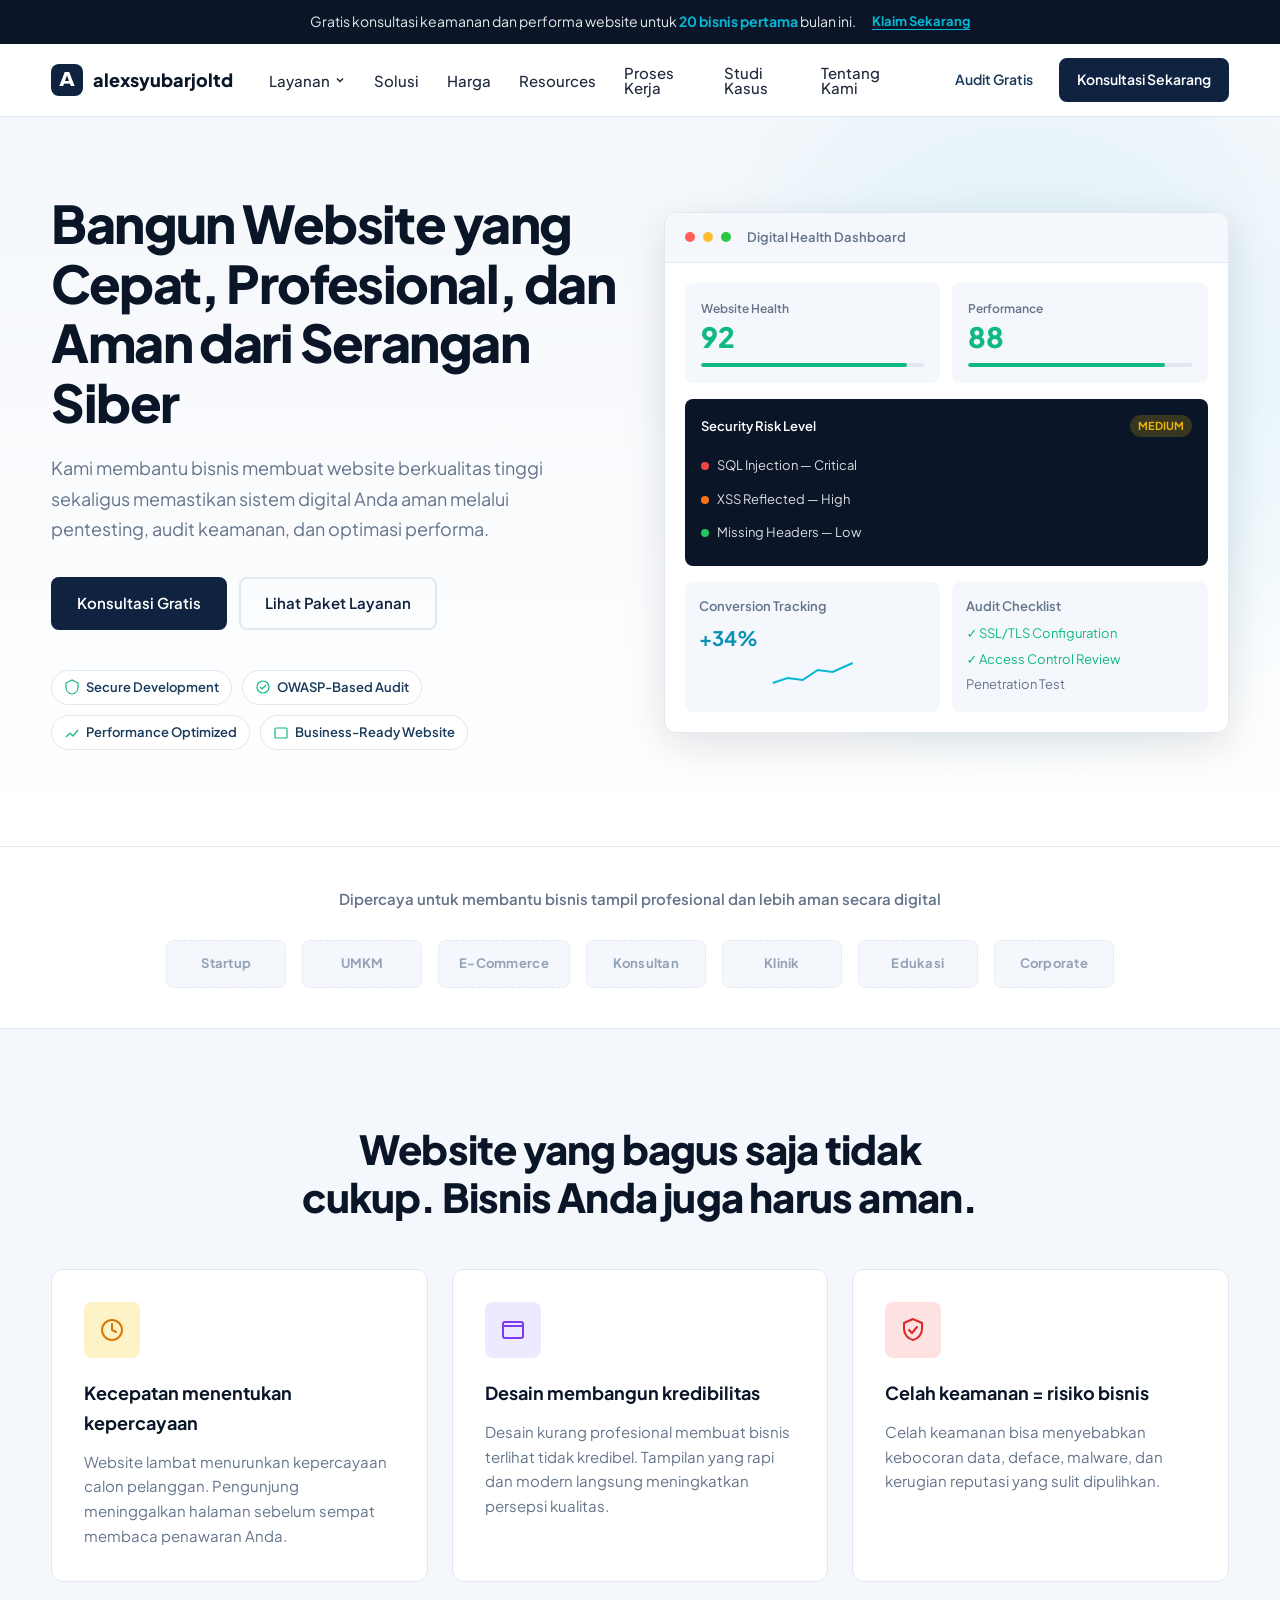
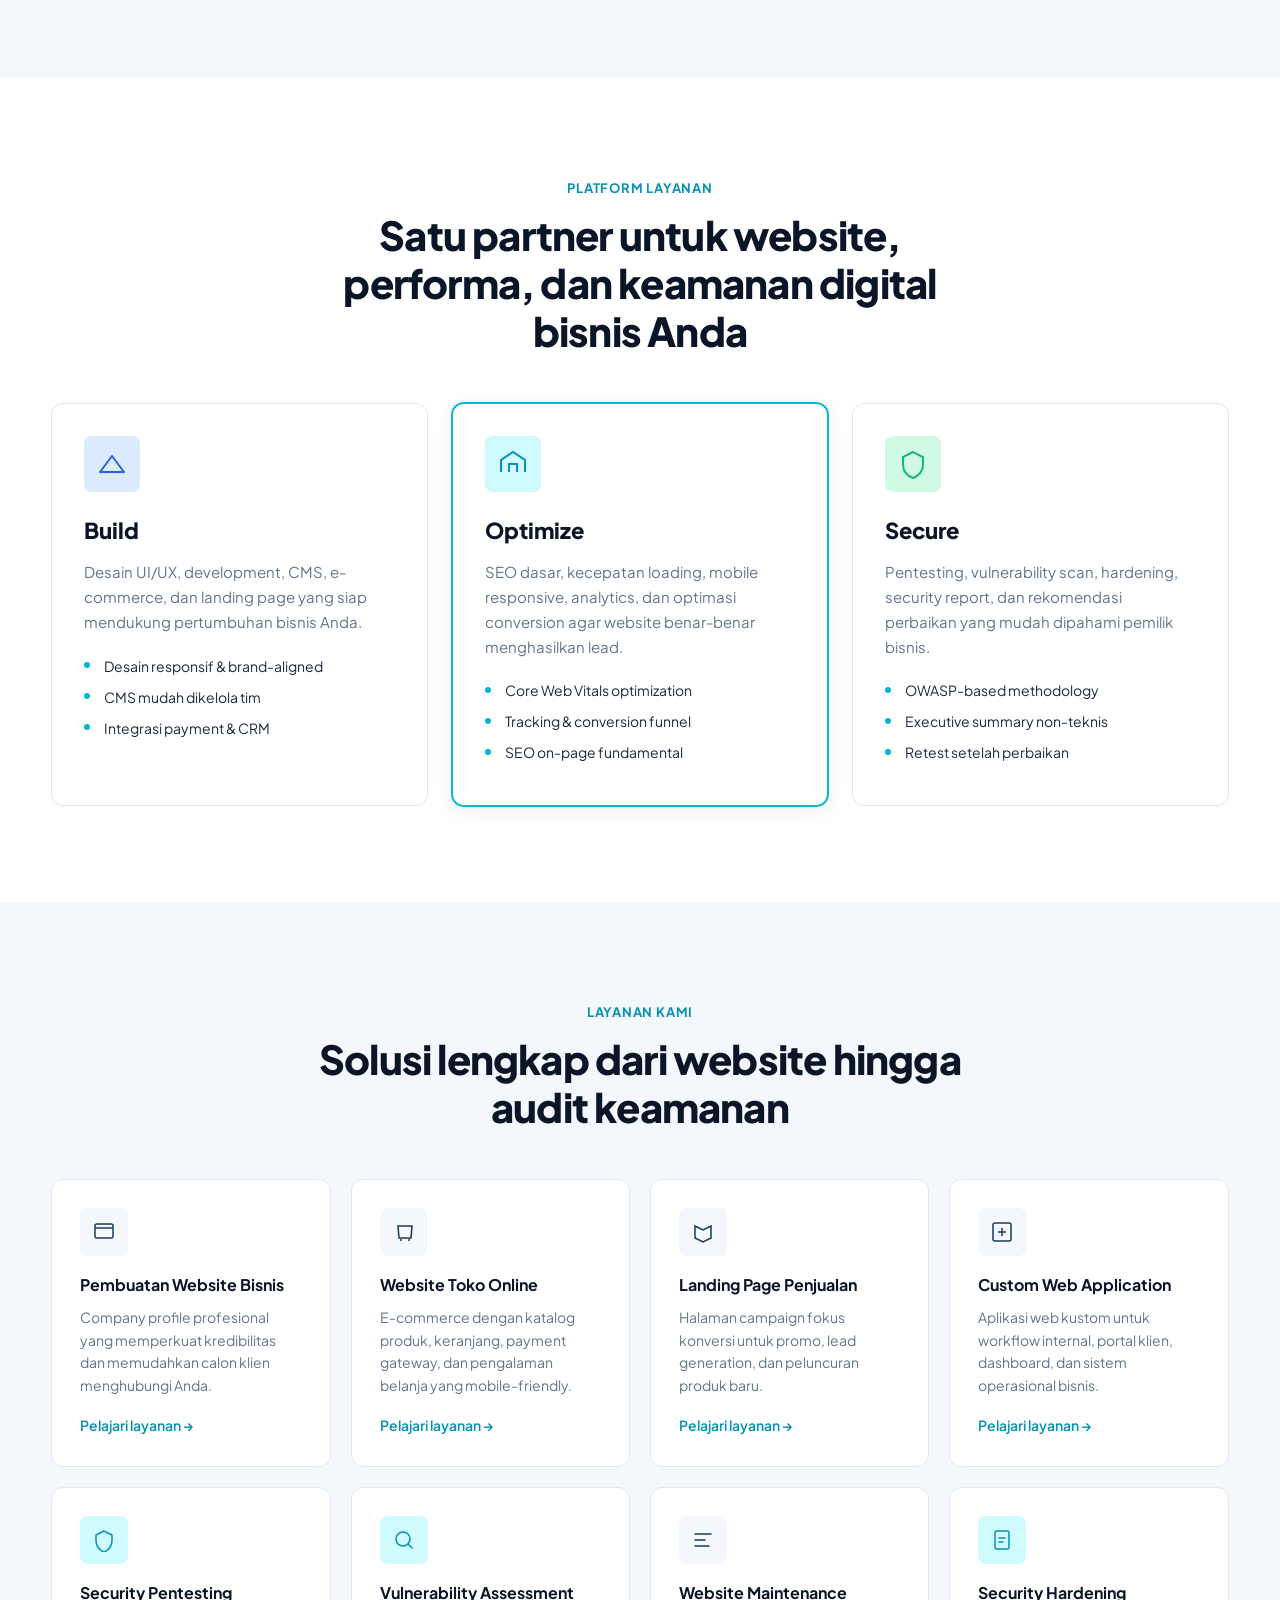
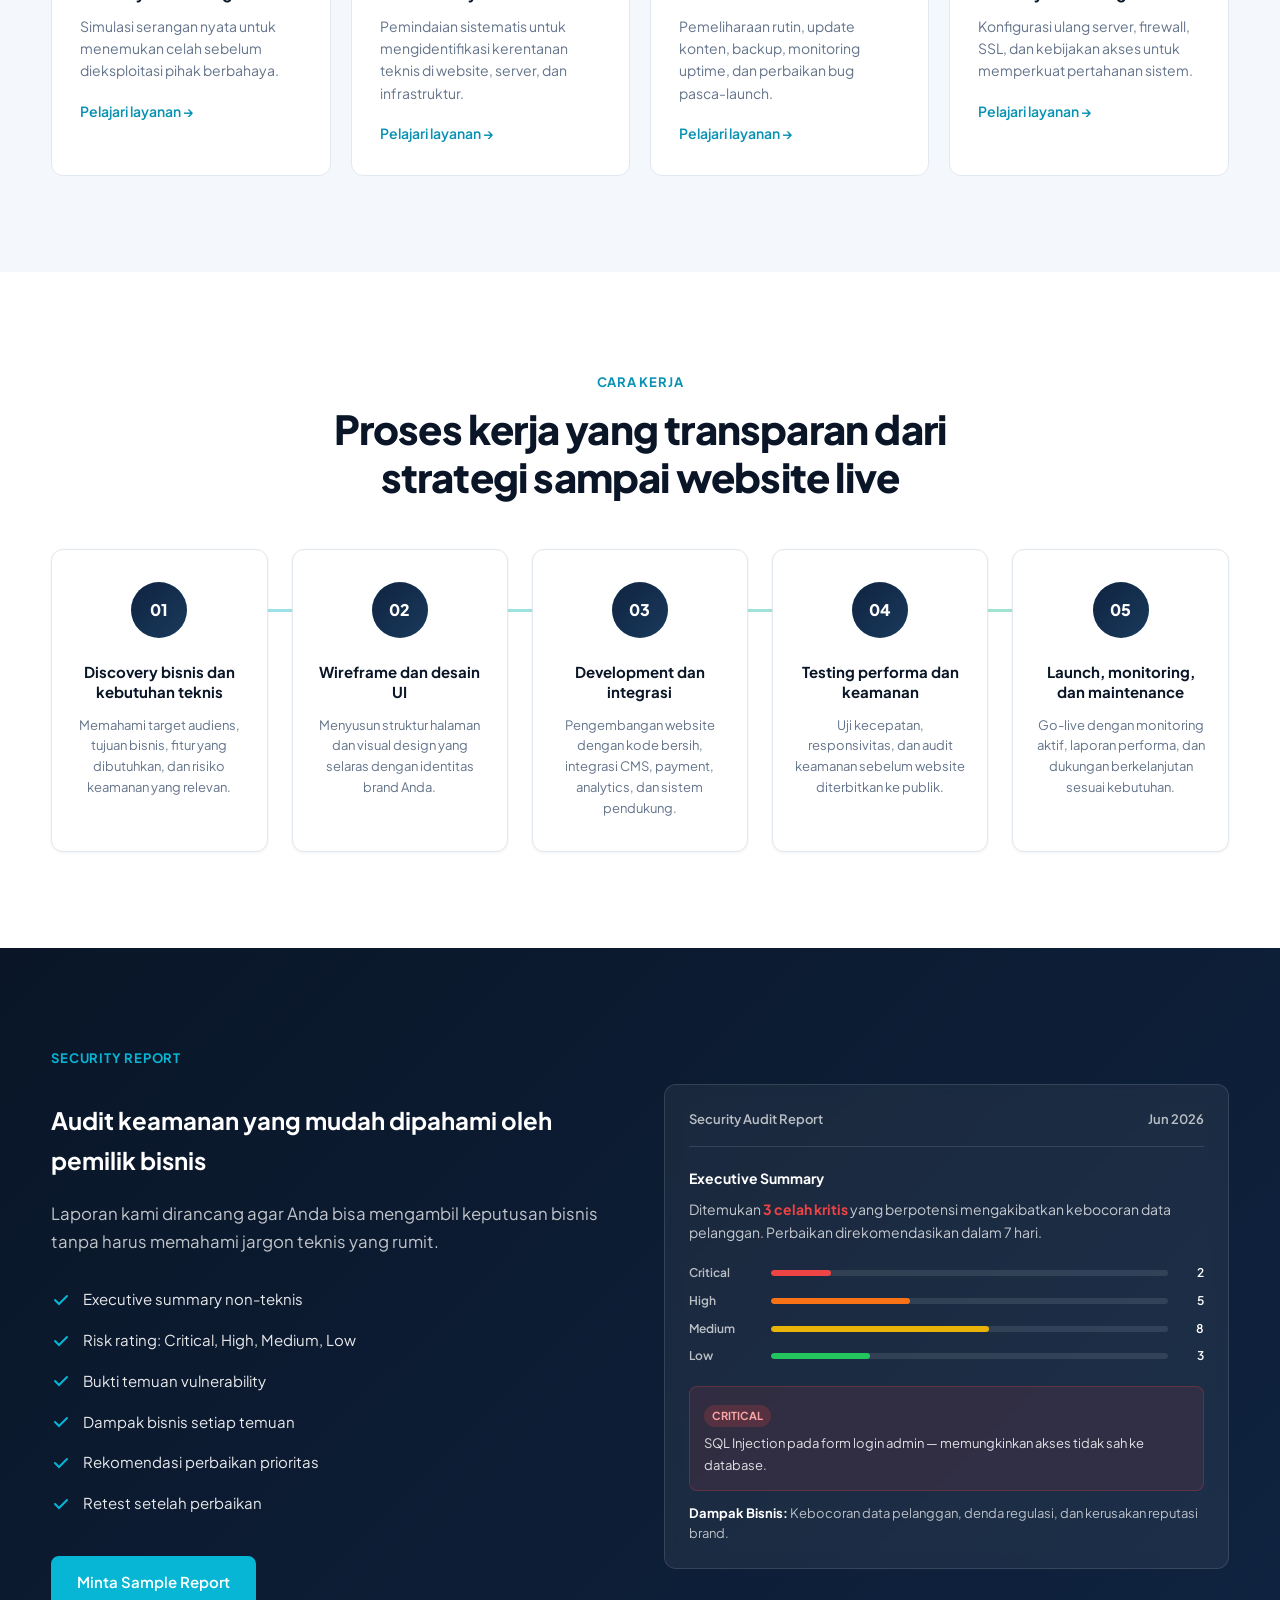
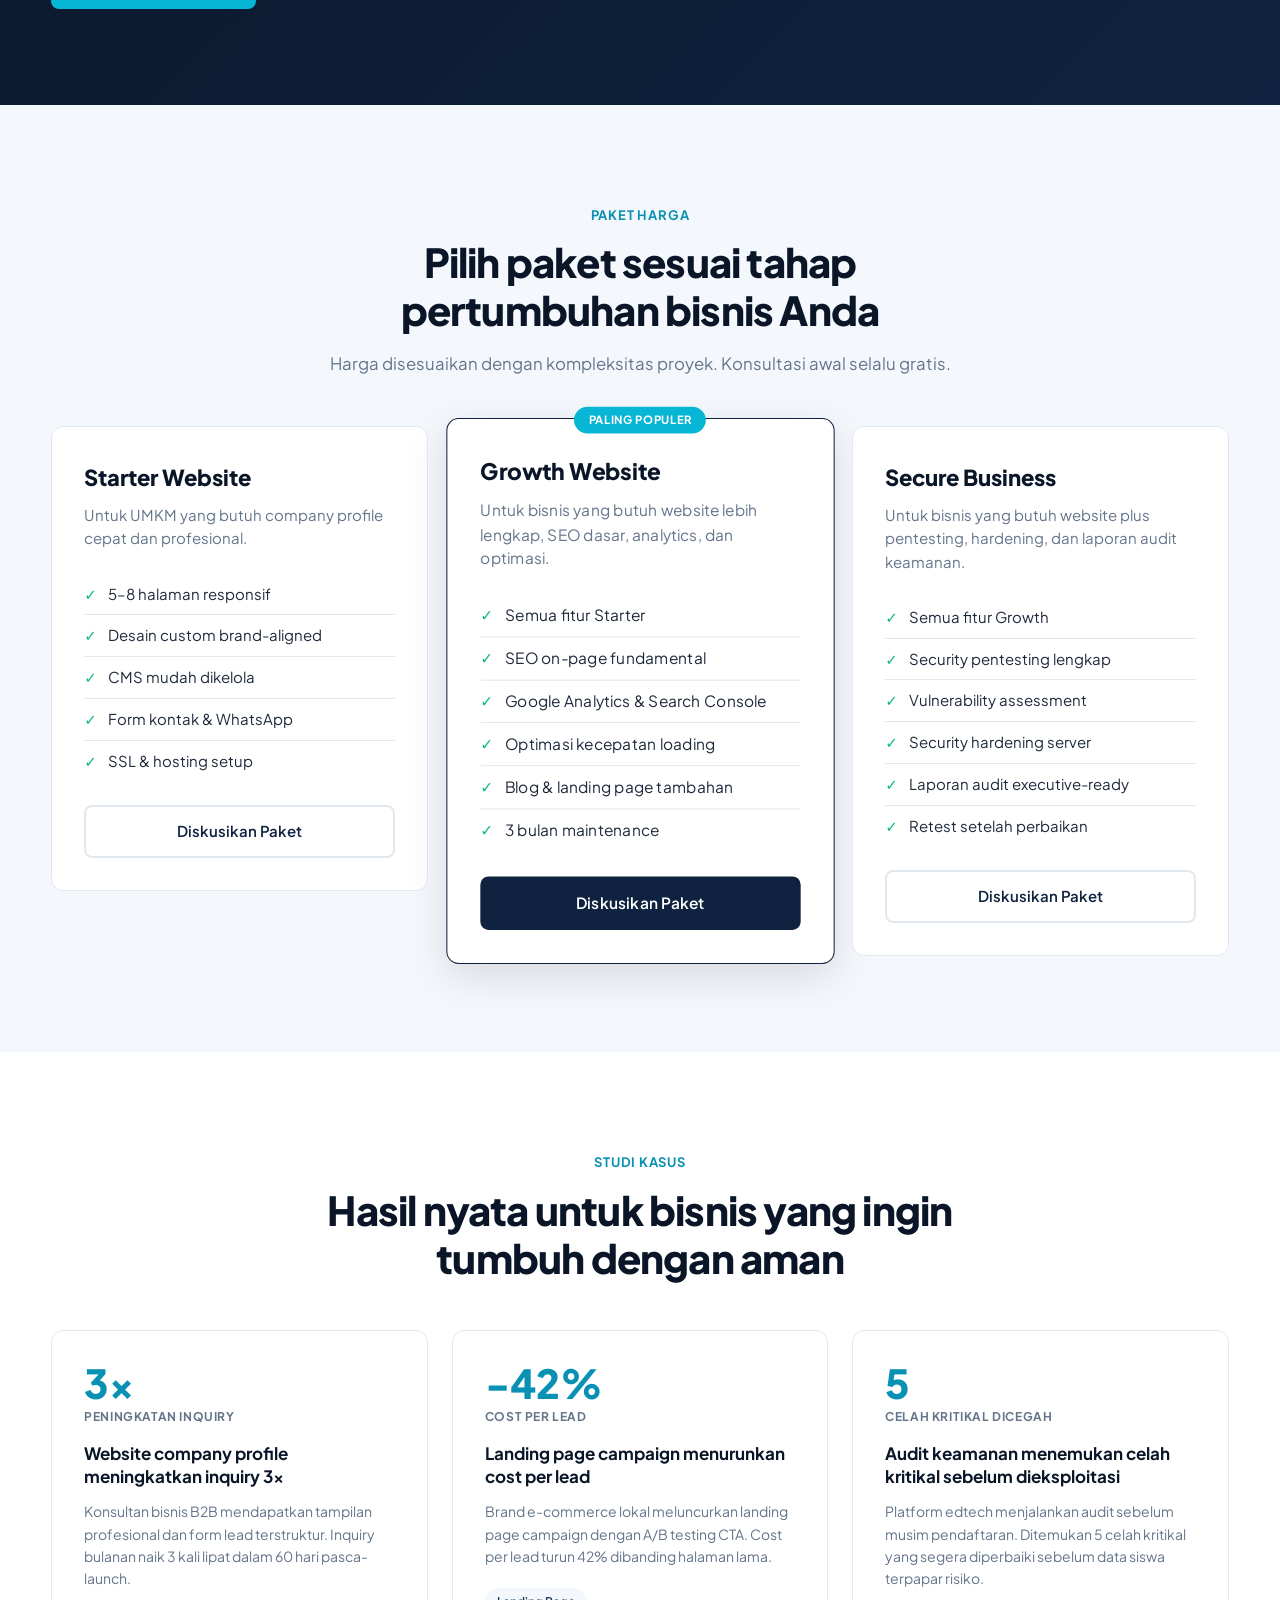
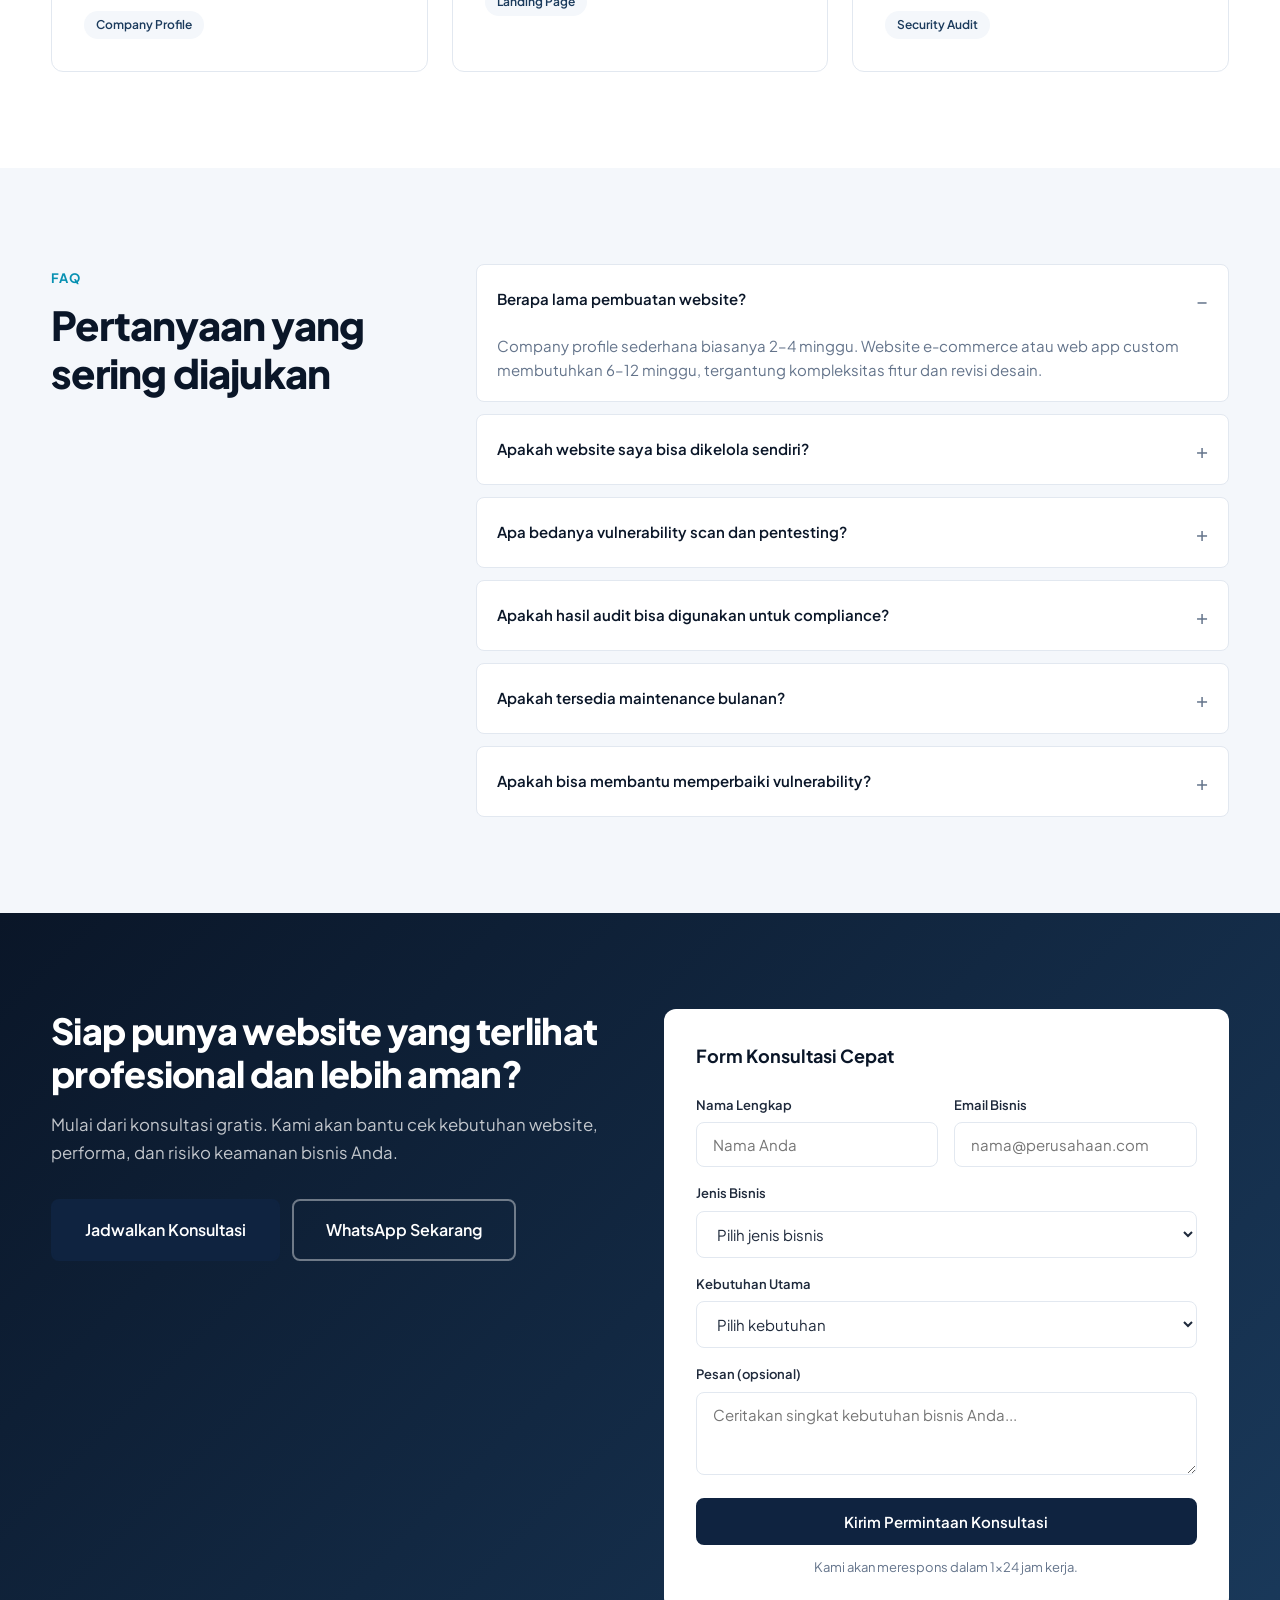
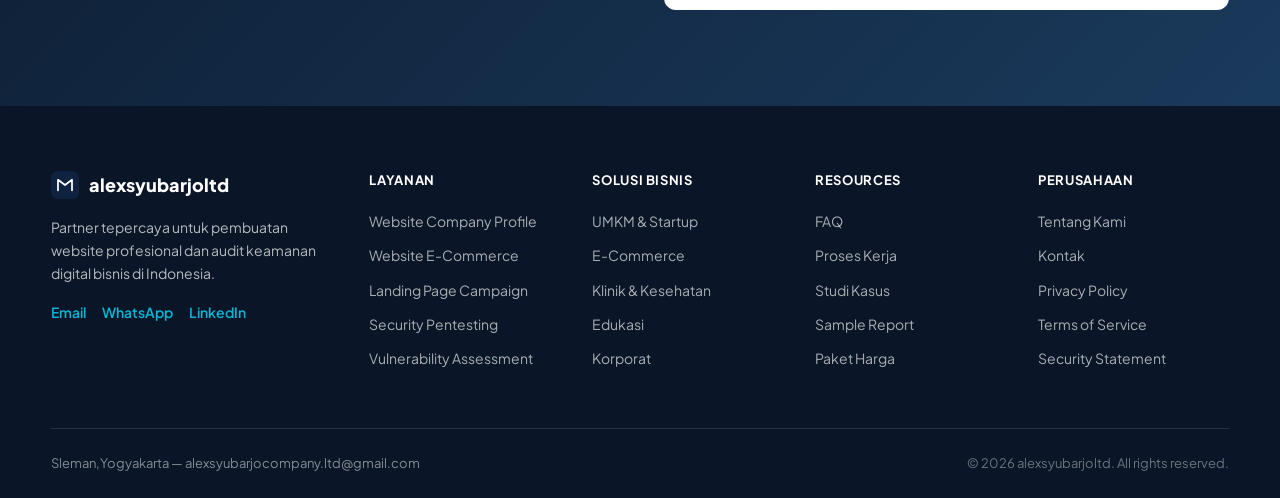
==== index.html @ 3403815f "Initial commit" ====
<!DOCTYPE html>
<html lang="id">

<head>
  <meta charset="UTF-8" />
  <meta name="viewport" content="width=device-width, initial-scale=1.0" />
  <meta name="description"
    content="alexsyubarjoltd — jasa pembuatan website profesional, pentesting, dan audit keamanan bisnis. Website cepat, kredibel, dan aman dari serangan siber." />
  <title>alexsyubarjoltd — Website Profesional &amp; Audit Keamanan Bisnis</title>
  <link rel="preconnect" href="https://fonts.googleapis.com" />
  <link rel="preconnect" href="https://fonts.gstatic.com" crossorigin />
  <link href="https://fonts.googleapis.com/css2?family=Plus+Jakarta+Sans:wght@400;500;600;700;800&display=swap"
    rel="stylesheet" />
  <link rel="icon" type="image/svg+xml" href="favicon.svg" />
  <link rel="stylesheet" href="styles.css" />
</head>

<body>
  <!-- Loading Screen -->
  <div id="pageLoader" class="page-loader">
    <div class="loader-inner">
      <div class="loader-logo">
        <svg width="48" height="48" viewBox="0 0 32 32" fill="none" aria-hidden="true">
          <rect width="32" height="32" rx="8" fill="#0f2340" />
          <text x="16" y="22" text-anchor="middle" font-family="system-ui,sans-serif" font-weight="900" font-size="20" fill="#fff">A</text>
        </svg>
      </div>
      <span class="loader-brand">alexsyubarjoltd</span>
      <div class="loader-spinner">
        <svg width="40" height="40" viewBox="0 0 40 40" aria-hidden="true">
          <circle cx="20" cy="20" r="16" stroke="rgba(255,255,255,0.15)" stroke-width="3" fill="none" />
          <circle cx="20" cy="20" r="16" stroke="#06b6d4" stroke-width="3" fill="none" stroke-dasharray="80 21"
            stroke-linecap="round" />
        </svg>
      </div>
      <p class="loader-tagline">Mempersiapkan website Anda...</p>
    </div>
  </div>

  <!-- 1. Announcement bar -->
  <div class="announcement-bar">
    <div class="container announcement-inner">
      <p>Gratis konsultasi keamanan dan performa website untuk <strong>20 bisnis pertama</strong> bulan ini.</p>
      <a href="#kontak" class="announcement-cta">Klaim Sekarang</a>
    </div>
  </div>

  <!-- 2. Header -->
  <header class="site-header" id="header">
    <div class="container header-inner">
      <a href="#" class="logo" aria-label="alexsyubarjoltd">
        <span class="logo-mark" aria-hidden="true">
          <svg width="32" height="32" viewBox="0 0 32 32" fill="none">
            <rect width="32" height="32" rx="8" fill="currentColor" />
            <text x="16" y="22" text-anchor="middle" font-family="system-ui,sans-serif" font-weight="900" font-size="20"
              fill="#fff">A</text>
          </svg>
        </span>
        <span class="logo-text">alexsyubarjoltd</span>
      </a>

      <button class="nav-toggle" type="button" aria-label="Menu" aria-expanded="false" id="navToggle">
        <span></span><span></span><span></span>
      </button>

      <nav class="main-nav" id="mainNav" aria-label="Navigasi utama">
        <div class="nav-item has-mega">
          <button class="nav-link nav-trigger" type="button" aria-expanded="false" aria-haspopup="true"
            id="layananTrigger">
            Layanan
            <svg class="chevron" width="12" height="12" viewBox="0 0 12 12" aria-hidden="true">
              <path d="M3 4.5L6 7.5L9 4.5" stroke="currentColor" stroke-width="1.5" fill="none" />
            </svg>
          </button>
          <div class="mega-menu" id="megaMenu" role="menu">
            <div class="mega-grid">
              <div class="mega-col">
                <span class="mega-label">Pembuatan Website</span>
                <a href="company-profile.html" role="menuitem">Website Company Profile</a>
                <a href="ecommerce.html" role="menuitem">Website E-Commerce</a>
                <a href="landing-page.html" role="menuitem">Landing Page Campaign</a>
                <a href="web-app.html" role="menuitem">Web App Development</a>
              </div>
              <div class="mega-col">
                <span class="mega-label">Keamanan Digital</span>
                <a href="pentesting.html" role="menuitem">Security Pentesting</a>
                <a href="vulnerability.html" role="menuitem">Vulnerability Assessment</a>
                <a href="audit-infrastruktur.html" role="menuitem">Audit Infrastruktur Digital</a>
                <a href="maintenance.html" role="menuitem">Maintenance &amp; Hardening</a>
              </div>
              <div class="mega-promo">
                <p class="mega-promo-title">Butuh audit cepat?</p>
                <p>Dapatkan penilaian risiko awal gratis untuk website bisnis Anda.</p>
                <a href="#kontak" class="btn btn-accent btn-sm">Audit Gratis</a>
              </div>
            </div>
          </div>
        </div>
        <a href="#solusi" class="nav-link">Solusi</a>
        <a href="#harga" class="nav-link">Harga</a>
        <a href="#faq" class="nav-link">Resources</a>
        <a href="#proses" class="nav-link">Proses Kerja</a>
        <a href="#studi-kasus" class="nav-link">Studi Kasus</a>
        <a href="#kontak" class="nav-link">Tentang Kami</a>
      </nav>

      <div class="header-actions">
        <a href="#audit" class="btn btn-ghost btn-sm hide-mobile">Audit Gratis</a>
        <a href="#kontak" class="btn btn-primary btn-sm">Konsultasi Sekarang</a>
      </div>
    </div>
  </header>

  <main>
    <!-- 3. Hero -->
    <section class="hero" id="beranda">
      <div class="container hero-grid">
        <div class="hero-copy">
          <h1>Bangun Website yang Cepat, Profesional, dan Aman dari Serangan Siber</h1>
          <p class="hero-sub">Kami membantu bisnis membuat website berkualitas tinggi sekaligus memastikan sistem
            digital Anda aman melalui pentesting, audit keamanan, dan optimasi performa.</p>
          <div class="hero-actions">
            <a href="#kontak" class="btn btn-primary">Konsultasi Gratis</a>
            <a href="#harga" class="btn btn-outline">Lihat Paket Layanan</a>
          </div>
          <div class="trust-badges">
            <span class="badge"><svg width="16" height="16" viewBox="0 0 16 16" aria-hidden="true">
                <path d="M8 1L2 4v4c0 3.5 2.5 6.5 6 7 3.5-.5 6-3.5 6-7V4L8 1z" stroke="currentColor" fill="none"
                  stroke-width="1.2" />
              </svg> Secure Development</span>
            <span class="badge"><svg width="16" height="16" viewBox="0 0 16 16" aria-hidden="true">
                <circle cx="8" cy="8" r="6" stroke="currentColor" fill="none" stroke-width="1.2" />
                <path d="M5 8l2 2 4-4" stroke="currentColor" fill="none" stroke-width="1.2" />
              </svg> OWASP-Based Audit</span>
            <span class="badge"><svg width="16" height="16" viewBox="0 0 16 16" aria-hidden="true">
                <path d="M2 12l4-4 3 3 5-6" stroke="currentColor" fill="none" stroke-width="1.2" />
              </svg> Performance Optimized</span>
            <span class="badge"><svg width="16" height="16" viewBox="0 0 16 16" aria-hidden="true">
                <rect x="2" y="3" width="12" height="10" rx="1" stroke="currentColor" fill="none" stroke-width="1.2" />
              </svg> Business-Ready Website</span>
          </div>
        </div>

        <div class="hero-visual" aria-hidden="true">
          <div class="dashboard-mockup">
            <div class="mockup-header">
              <span class="dot red"></span><span class="dot yellow"></span><span class="dot green"></span>
              <span class="mockup-title">Digital Health Dashboard</span>
            </div>
            <div class="mockup-body">
              <div class="score-row">
                <div class="score-card">
                  <span class="score-label">Website Health</span>
                  <span class="score-value good">92</span>
                  <div class="score-bar"><span style="width:92%"></span></div>
                </div>
                <div class="score-card">
                  <span class="score-label">Performance</span>
                  <span class="score-value good">88</span>
                  <div class="score-bar"><span style="width:88%"></span></div>
                </div>
              </div>
              <div class="risk-panel">
                <div class="risk-header">
                  <span>Security Risk Level</span>
                  <span class="risk-tag medium">Medium</span>
                </div>
                <div class="risk-items">
                  <div class="risk-item"><span class="risk-dot critical"></span> SQL Injection — Critical</div>
                  <div class="risk-item"><span class="risk-dot high"></span> XSS Reflected — High</div>
                  <div class="risk-item"><span class="risk-dot low"></span> Missing Headers — Low</div>
                </div>
              </div>
              <div class="mockup-bottom">
                <div class="conversion-mini">
                  <span>Conversion Tracking</span>
                  <strong>+34%</strong>
                  <svg viewBox="0 0 80 30" class="sparkline">
                    <polyline points="0,25 15,20 30,22 45,12 60,14 80,5" fill="none" stroke="currentColor"
                      stroke-width="2" />
                  </svg>
                </div>
                <div class="checklist-mini">
                  <span>Audit Checklist</span>
                  <ul>
                    <li class="done">SSL/TLS Configuration</li>
                    <li class="done">Access Control Review</li>
                    <li>Penetration Test</li>
                  </ul>
                </div>
              </div>
            </div>
          </div>
          <div class="hero-glow"></div>
        </div>
      </div>
    </section>

    <!-- 4. Social proof -->
    <section class="social-proof">
      <div class="container">
        <p class="social-proof-title">Dipercaya untuk membantu bisnis tampil profesional dan lebih aman secara digital
        </p>
        <div class="logo-strip">
          <div class="logo-placeholder"><span>Startup</span></div>
          <div class="logo-placeholder"><span>UMKM</span></div>
          <div class="logo-placeholder"><span>E-Commerce</span></div>
          <div class="logo-placeholder"><span>Konsultan</span></div>
          <div class="logo-placeholder"><span>Klinik</span></div>
          <div class="logo-placeholder"><span>Edukasi</span></div>
          <div class="logo-placeholder"><span>Corporate</span></div>
        </div>
      </div>
    </section>

    <!-- 5. Problem -->
    <section class="section section-alt" id="masalah">
      <div class="container">
        <div class="section-header center">
          <h2>Website yang bagus saja tidak cukup. Bisnis Anda juga harus aman.</h2>
        </div>
        <div class="problem-grid">
          <article class="problem-card">
            <div class="problem-icon slow">
              <svg width="28" height="28" viewBox="0 0 28 28" aria-hidden="true">
                <circle cx="14" cy="14" r="10" stroke="currentColor" fill="none" stroke-width="2" />
                <path d="M14 8v6l4 2" stroke="currentColor" fill="none" stroke-width="2" stroke-linecap="round" />
              </svg>
            </div>
            <h3>Kecepatan menentukan kepercayaan</h3>
            <p>Website lambat menurunkan kepercayaan calon pelanggan. Pengunjung meninggalkan halaman sebelum sempat
              membaca penawaran Anda.</p>
          </article>
          <article class="problem-card">
            <div class="problem-icon design">
              <svg width="28" height="28" viewBox="0 0 28 28" aria-hidden="true">
                <rect x="4" y="6" width="20" height="16" rx="2" stroke="currentColor" fill="none" stroke-width="2" />
                <path d="M4 10h20" stroke="currentColor" stroke-width="2" />
              </svg>
            </div>
            <h3>Desain membangun kredibilitas</h3>
            <p>Desain kurang profesional membuat bisnis terlihat tidak kredibel. Tampilan yang rapi dan modern langsung
              meningkatkan persepsi kualitas.</p>
          </article>
          <article class="problem-card">
            <div class="problem-icon security">
              <svg width="28" height="28" viewBox="0 0 28 28" aria-hidden="true">
                <path d="M14 3L5 7v6c0 5.5 4 10 9 11 5-1 9-5.5 9-11V7l-9-4z" stroke="currentColor" fill="none"
                  stroke-width="2" />
                <path d="M10 14l3 3 5-6" stroke="currentColor" fill="none" stroke-width="2" stroke-linecap="round" />
              </svg>
            </div>
            <h3>Celah keamanan = risiko bisnis</h3>
            <p>Celah keamanan bisa menyebabkan kebocoran data, deface, malware, dan kerugian reputasi yang sulit
              dipulihkan.</p>
          </article>
        </div>
      </div>
    </section>

    <!-- 6. Solution / Platform -->
    <section class="section" id="solusi">
      <div class="container">
        <div class="section-header center">
          <span class="eyebrow">Platform Layanan</span>
          <h2>Satu partner untuk website, performa, dan keamanan digital bisnis Anda</h2>
        </div>
        <div class="pillar-grid">
          <article class="pillar-card">
            <div class="pillar-icon build">
              <svg width="32" height="32" viewBox="0 0 32 32" aria-hidden="true">
                <path d="M4 24l12-16 12 16H4z" stroke="currentColor" fill="none" stroke-width="2"
                  stroke-linejoin="round" />
              </svg>
            </div>
            <h3>Build</h3>
            <p>Desain UI/UX, development, CMS, e-commerce, dan landing page yang siap mendukung pertumbuhan bisnis Anda.
            </p>
            <ul>
              <li>Desain responsif &amp; brand-aligned</li>
              <li>CMS mudah dikelola tim</li>
              <li>Integrasi payment &amp; CRM</li>
            </ul>
          </article>
          <article class="pillar-card featured">
            <div class="pillar-icon optimize">
              <svg width="32" height="32" viewBox="0 0 32 32" aria-hidden="true">
                <path d="M4 24V12l12-8 12 8v12" stroke="currentColor" fill="none" stroke-width="2" />
                <path d="M12 24v-8h8v8" stroke="currentColor" fill="none" stroke-width="2" />
              </svg>
            </div>
            <h3>Optimize</h3>
            <p>SEO dasar, kecepatan loading, mobile responsive, analytics, dan optimasi conversion agar website
              benar-benar menghasilkan lead.</p>
            <ul>
              <li>Core Web Vitals optimization</li>
              <li>Tracking &amp; conversion funnel</li>
              <li>SEO on-page fundamental</li>
            </ul>
          </article>
          <article class="pillar-card">
            <div class="pillar-icon secure">
              <svg width="32" height="32" viewBox="0 0 32 32" aria-hidden="true">
                <path d="M16 4L6 9v8c0 6 4.5 11.5 10 13 5.5-1.5 10-7 10-13V9l-10-5z" stroke="currentColor" fill="none"
                  stroke-width="2" />
              </svg>
            </div>
            <h3>Secure</h3>
            <p>Pentesting, vulnerability scan, hardening, security report, dan rekomendasi perbaikan yang mudah dipahami
              pemilik bisnis.</p>
            <ul>
              <li>OWASP-based methodology</li>
              <li>Executive summary non-teknis</li>
              <li>Retest setelah perbaikan</li>
            </ul>
          </article>
        </div>
      </div>
    </section>

    <!-- 7. Service cards -->
    <section class="section section-alt" id="layanan">
      <div class="container">
        <div class="section-header center">
          <span class="eyebrow">Layanan Kami</span>
          <h2>Solusi lengkap dari website hingga audit keamanan</h2>
        </div>
        <div class="service-grid">
          <article class="service-card">
            <div class="service-icon"><svg width="24" height="24" viewBox="0 0 24 24" aria-hidden="true">
                <rect x="3" y="4" width="18" height="14" rx="2" stroke="currentColor" fill="none" stroke-width="1.5" />
                <path d="M3 8h18" stroke="currentColor" stroke-width="1.5" />
              </svg></div>
            <h3>Pembuatan Website Bisnis</h3>
            <p>Company profile profesional yang memperkuat kredibilitas dan memudahkan calon klien menghubungi Anda.</p>
            <a href="company-profile.html" class="service-link">Pelajari layanan →</a>
          </article>
          <article class="service-card">
            <div class="service-icon"><svg width="24" height="24" viewBox="0 0 24 24" aria-hidden="true">
                <path d="M6 6h14l-1 12H7L6 6z" stroke="currentColor" fill="none" stroke-width="1.5" />
                <circle cx="9" cy="20" r="1" fill="currentColor" />
                <circle cx="17" cy="20" r="1" fill="currentColor" />
              </svg></div>
            <h3>Website Toko Online</h3>
            <p>E-commerce dengan katalog produk, keranjang, payment gateway, dan pengalaman belanja yang
              mobile-friendly.</p>
            <a href="ecommerce.html" class="service-link">Pelajari layanan →</a>
          </article>
          <article class="service-card">
            <div class="service-icon"><svg width="24" height="24" viewBox="0 0 24 24" aria-hidden="true">
                <path d="M4 18V6l8 4 8-4v12l-8 4-8-4z" stroke="currentColor" fill="none" stroke-width="1.5" />
              </svg></div>
            <h3>Landing Page Penjualan</h3>
            <p>Halaman campaign fokus konversi untuk promo, lead generation, dan peluncuran produk baru.</p>
            <a href="landing-page.html" class="service-link">Pelajari layanan →</a>
          </article>
          <article class="service-card">
            <div class="service-icon"><svg width="24" height="24" viewBox="0 0 24 24" aria-hidden="true">
                <rect x="3" y="3" width="18" height="18" rx="2" stroke="currentColor" fill="none" stroke-width="1.5" />
                <path d="M8 12h8M12 8v8" stroke="currentColor" stroke-width="1.5" />
              </svg></div>
            <h3>Custom Web Application</h3>
            <p>Aplikasi web kustom untuk workflow internal, portal klien, dashboard, dan sistem operasional bisnis.</p>
            <a href="web-app.html" class="service-link">Pelajari layanan →</a>
          </article>
          <article class="service-card">
            <div class="service-icon accent"><svg width="24" height="24" viewBox="0 0 24 24" aria-hidden="true">
                <path d="M12 3L4 7v6c0 5 3.5 9.5 8 11 4.5-1.5 8-6 8-11V7l-8-4z" stroke="currentColor" fill="none"
                  stroke-width="1.5" />
              </svg></div>
            <h3>Security Pentesting</h3>
            <p>Simulasi serangan nyata untuk menemukan celah sebelum dieksploitasi pihak berbahaya.</p>
            <a href="pentesting.html" class="service-link">Pelajari layanan →</a>
          </article>
          <article class="service-card">
            <div class="service-icon accent"><svg width="24" height="24" viewBox="0 0 24 24" aria-hidden="true">
                <circle cx="11" cy="11" r="7" stroke="currentColor" fill="none" stroke-width="1.5" />
                <path d="M16 16l4 4" stroke="currentColor" stroke-width="1.5" stroke-linecap="round" />
              </svg></div>
            <h3>Vulnerability Assessment</h3>
            <p>Pemindaian sistematis untuk mengidentifikasi kerentanan teknis di website, server, dan infrastruktur.</p>
            <a href="vulnerability.html" class="service-link">Pelajari layanan →</a>
          </article>
          <article class="service-card">
            <div class="service-icon"><svg width="24" height="24" viewBox="0 0 24 24" aria-hidden="true">
                <path d="M4 6h16M4 12h10M4 18h14" stroke="currentColor" stroke-width="1.5" stroke-linecap="round" />
              </svg></div>
            <h3>Website Maintenance</h3>
            <p>Pemeliharaan rutin, update konten, backup, monitoring uptime, dan perbaikan bug pasca-launch.</p>
            <a href="maintenance.html" class="service-link">Pelajari layanan →</a>
          </article>
          <article class="service-card">
            <div class="service-icon accent"><svg width="24" height="24" viewBox="0 0 24 24" aria-hidden="true">
                <rect x="5" y="3" width="14" height="18" rx="2" stroke="currentColor" fill="none" stroke-width="1.5" />
                <path d="M9 10h6M9 14h4" stroke="currentColor" stroke-width="1.5" stroke-linecap="round" />
              </svg></div>
            <h3>Security Hardening</h3>
            <p>Konfigurasi ulang server, firewall, SSL, dan kebijakan akses untuk memperkuat pertahanan sistem.</p>
            <a href="audit-infrastruktur.html" class="service-link">Pelajari layanan →</a>
          </article>
        </div>
      </div>
    </section>

    <!-- 8. Process -->
    <section class="section" id="proses">
      <div class="container">
        <div class="section-header center">
          <span class="eyebrow">Cara Kerja</span>
          <h2>Proses kerja yang transparan dari strategi sampai website live</h2>
        </div>
        <div class="process-track">
          <article class="process-step">
            <span class="step-num">01</span>
            <h3>Discovery bisnis dan kebutuhan teknis</h3>
            <p>Memahami target audiens, tujuan bisnis, fitur yang dibutuhkan, dan risiko keamanan yang relevan.</p>
          </article>
          <article class="process-step">
            <span class="step-num">02</span>
            <h3>Wireframe dan desain UI</h3>
            <p>Menyusun struktur halaman dan visual design yang selaras dengan identitas brand Anda.</p>
          </article>
          <article class="process-step">
            <span class="step-num">03</span>
            <h3>Development dan integrasi</h3>
            <p>Pengembangan website dengan kode bersih, integrasi CMS, payment, analytics, dan sistem pendukung.</p>
          </article>
          <article class="process-step">
            <span class="step-num">04</span>
            <h3>Testing performa dan keamanan</h3>
            <p>Uji kecepatan, responsivitas, dan audit keamanan sebelum website diterbitkan ke publik.</p>
          </article>
          <article class="process-step">
            <span class="step-num">05</span>
            <h3>Launch, monitoring, dan maintenance</h3>
            <p>Go-live dengan monitoring aktif, laporan performa, dan dukungan berkelanjutan sesuai kebutuhan.</p>
          </article>
        </div>
      </div>
    </section>

    <!-- 9. Security audit -->
    <section class="section section-dark" id="audit">
      <div class="container audit-grid">
        <div class="audit-copy">
          <span class="eyebrow light">Security Report</span>
          <h2>Audit keamanan yang mudah dipahami oleh pemilik bisnis</h2>
          <p>Laporan kami dirancang agar Anda bisa mengambil keputusan bisnis tanpa harus memahami jargon teknis yang
            rumit.</p>
          <ul class="audit-features">
            <li>
              <svg width="20" height="20" viewBox="0 0 20 20" aria-hidden="true">
                <path d="M4 10l4 4 8-8" stroke="currentColor" fill="none" stroke-width="2" stroke-linecap="round" />
              </svg>
              Executive summary non-teknis
            </li>
            <li>
              <svg width="20" height="20" viewBox="0 0 20 20" aria-hidden="true">
                <path d="M4 10l4 4 8-8" stroke="currentColor" fill="none" stroke-width="2" stroke-linecap="round" />
              </svg>
              Risk rating: Critical, High, Medium, Low
            </li>
            <li>
              <svg width="20" height="20" viewBox="0 0 20 20" aria-hidden="true">
                <path d="M4 10l4 4 8-8" stroke="currentColor" fill="none" stroke-width="2" stroke-linecap="round" />
              </svg>
              Bukti temuan vulnerability
            </li>
            <li>
              <svg width="20" height="20" viewBox="0 0 20 20" aria-hidden="true">
                <path d="M4 10l4 4 8-8" stroke="currentColor" fill="none" stroke-width="2" stroke-linecap="round" />
              </svg>
              Dampak bisnis setiap temuan
            </li>
            <li>
              <svg width="20" height="20" viewBox="0 0 20 20" aria-hidden="true">
                <path d="M4 10l4 4 8-8" stroke="currentColor" fill="none" stroke-width="2" stroke-linecap="round" />
              </svg>
              Rekomendasi perbaikan prioritas
            </li>
            <li>
              <svg width="20" height="20" viewBox="0 0 20 20" aria-hidden="true">
                <path d="M4 10l4 4 8-8" stroke="currentColor" fill="none" stroke-width="2" stroke-linecap="round" />
              </svg>
              Retest setelah perbaikan
            </li>
          </ul>
          <a href="#kontak" class="btn btn-accent">Minta Sample Report</a>
        </div>
        <div class="audit-report" aria-hidden="true">
          <div class="report-card">
            <div class="report-header">
              <span>Security Audit Report</span>
              <span class="report-date">Jun 2026</span>
            </div>
            <div class="report-summary">
              <h4>Executive Summary</h4>
              <p>Ditemukan <strong>3 celah kritis</strong> yang berpotensi mengakibatkan kebocoran data pelanggan.
                Perbaikan direkomendasikan dalam 7 hari.</p>
            </div>
            <div class="report-ratings">
              <div class="rating-row critical"><span>Critical</span>
                <div class="rating-bar"><span style="width:15%"></span></div><span>2</span>
              </div>
              <div class="rating-row high"><span>High</span>
                <div class="rating-bar"><span style="width:35%"></span></div><span>5</span>
              </div>
              <div class="rating-row medium"><span>Medium</span>
                <div class="rating-bar"><span style="width:55%"></span></div><span>8</span>
              </div>
              <div class="rating-row low"><span>Low</span>
                <div class="rating-bar"><span style="width:25%"></span></div><span>3</span>
              </div>
            </div>
            <div class="report-finding">
              <span class="finding-tag critical">Critical</span>
              <p>SQL Injection pada form login admin — memungkinkan akses tidak sah ke database.</p>
            </div>
            <div class="report-impact">
              <strong>Dampak Bisnis:</strong> Kebocoran data pelanggan, denda regulasi, dan kerusakan reputasi brand.
            </div>
          </div>
        </div>
      </div>
    </section>

    <!-- 10. Pricing -->
    <section class="section section-alt" id="harga">
      <div class="container">
        <div class="section-header center">
          <span class="eyebrow">Paket Harga</span>
          <h2>Pilih paket sesuai tahap pertumbuhan bisnis Anda</h2>
          <p class="section-desc">Harga disesuaikan dengan kompleksitas proyek. Konsultasi awal selalu gratis.</p>
        </div>
        <div class="pricing-grid">
          <article class="pricing-card">
            <h3>Starter Website</h3>
            <p class="pricing-desc">Untuk UMKM yang butuh company profile cepat dan profesional.</p>
            <ul class="pricing-features">
              <li>5–8 halaman responsif</li>
              <li>Desain custom brand-aligned</li>
              <li>CMS mudah dikelola</li>
              <li>Form kontak &amp; WhatsApp</li>
              <li>SSL &amp; hosting setup</li>
            </ul>
            <a href="#kontak" class="btn btn-outline btn-block">Diskusikan Paket</a>
          </article>
          <article class="pricing-card popular">
            <span class="popular-badge">Paling Populer</span>
            <h3>Growth Website</h3>
            <p class="pricing-desc">Untuk bisnis yang butuh website lebih lengkap, SEO dasar, analytics, dan optimasi.
            </p>
            <ul class="pricing-features">
              <li>Semua fitur Starter</li>
              <li>SEO on-page fundamental</li>
              <li>Google Analytics &amp; Search Console</li>
              <li>Optimasi kecepatan loading</li>
              <li>Blog &amp; landing page tambahan</li>
              <li>3 bulan maintenance</li>
            </ul>
            <a href="#kontak" class="btn btn-primary btn-block">Diskusikan Paket</a>
          </article>
          <article class="pricing-card">
            <h3>Secure Business</h3>
            <p class="pricing-desc">Untuk bisnis yang butuh website plus pentesting, hardening, dan laporan audit
              keamanan.</p>
            <ul class="pricing-features">
              <li>Semua fitur Growth</li>
              <li>Security pentesting lengkap</li>
              <li>Vulnerability assessment</li>
              <li>Security hardening server</li>
              <li>Laporan audit executive-ready</li>
              <li>Retest setelah perbaikan</li>
            </ul>
            <a href="#kontak" class="btn btn-outline btn-block">Diskusikan Paket</a>
          </article>
        </div>
      </div>
    </section>

    <!-- 11. Case studies -->
    <section class="section" id="studi-kasus">
      <div class="container">
        <div class="section-header center">
          <span class="eyebrow">Studi Kasus</span>
          <h2>Hasil nyata untuk bisnis yang ingin tumbuh dengan aman</h2>
        </div>
        <div class="case-grid">
          <article class="case-card">
            <div class="case-metric">3×</div>
            <span class="case-label">Peningkatan Inquiry</span>
            <h3>Website company profile meningkatkan inquiry 3x</h3>
            <p>Konsultan bisnis B2B mendapatkan tampilan profesional dan form lead terstruktur. Inquiry bulanan naik 3
              kali lipat dalam 60 hari pasca-launch.</p>
            <span class="case-tag">Company Profile</span>
          </article>
          <article class="case-card">
            <div class="case-metric">-42%</div>
            <span class="case-label">Cost per Lead</span>
            <h3>Landing page campaign menurunkan cost per lead</h3>
            <p>Brand e-commerce lokal meluncurkan landing page campaign dengan A/B testing CTA. Cost per lead turun 42%
              dibanding halaman lama.</p>
            <span class="case-tag">Landing Page</span>
          </article>
          <article class="case-card">
            <div class="case-metric">5</div>
            <span class="case-label">Celah Kritikal Dicegah</span>
            <h3>Audit keamanan menemukan celah kritikal sebelum dieksploitasi</h3>
            <p>Platform edtech menjalankan audit sebelum musim pendaftaran. Ditemukan 5 celah kritikal yang segera
              diperbaiki sebelum data siswa terpapar risiko.</p>
            <span class="case-tag">Security Audit</span>
          </article>
        </div>
      </div>
    </section>

    <!-- 12. FAQ -->
    <section class="section section-alt" id="faq">
      <div class="container faq-container">
        <div class="section-header">
          <span class="eyebrow">FAQ</span>
          <h2>Pertanyaan yang sering diajukan</h2>
        </div>
        <div class="faq-list" id="faqList">
          <details class="faq-item" open>
            <summary>Berapa lama pembuatan website?</summary>
            <p>Company profile sederhana biasanya 2–4 minggu. Website e-commerce atau web app custom membutuhkan 6–12
              minggu, tergantung kompleksitas fitur dan revisi desain.</p>
          </details>
          <details class="faq-item">
            <summary>Apakah website saya bisa dikelola sendiri?</summary>
            <p>Ya. Kami menggunakan CMS yang mudah dipelajari tim Anda. Kami juga menyediakan panduan singkat dan sesi
              handover agar Anda bisa update konten secara mandiri.</p>
          </details>
          <details class="faq-item">
            <summary>Apa bedanya vulnerability scan dan pentesting?</summary>
            <p>Vulnerability scan menggunakan tools otomatis untuk mendeteksi kerentanan umum secara cepat. Pentesting
              melibatkan simulasi serangan manual oleh ahli keamanan untuk menemukan celah yang tidak terdeteksi scan
              otomatis.</p>
          </details>
          <details class="faq-item">
            <summary>Apakah hasil audit bisa digunakan untuk compliance?</summary>
            <p>Laporan audit kami dapat menjadi dokumentasi pendukung untuk kebutuhan compliance internal, due diligence
              investor, atau persiapan sertifikasi keamanan. Format disesuaikan dengan standar OWASP.</p>
          </details>
          <details class="faq-item">
            <summary>Apakah tersedia maintenance bulanan?</summary>
            <p>Ya. Kami menawarkan paket maintenance bulanan yang mencakup update keamanan, backup, monitoring uptime,
              dan dukungan teknis sesuai SLA yang disepakati.</p>
          </details>
          <details class="faq-item">
            <summary>Apakah bisa membantu memperbaiki vulnerability?</summary>
            <p>Tentu. Tim development kami dapat menerapkan rekomendasi perbaikan dari laporan audit, lalu melakukan
              retest untuk memastikan celah sudah tertutup dengan benar.</p>
          </details>
        </div>
      </div>
    </section>

    <!-- 13. Final CTA -->
    <section class="section cta-section" id="kontak">
      <div class="container cta-inner">
        <div class="cta-copy">
          <h2>Siap punya website yang terlihat profesional dan lebih aman?</h2>
          <p>Mulai dari konsultasi gratis. Kami akan bantu cek kebutuhan website, performa, dan risiko keamanan bisnis
            Anda.</p>
          <div class="cta-actions">
            <a href="mailto:hello@nexusforge.id" class="btn btn-primary btn-lg">Jadwalkan Konsultasi</a>
            <a href="https://wa.me/6281234567890?text=Halo%2C%20saya%20ingin%20konsultasi%20website%20dan%20audit%20keamanan"
              class="btn btn-outline-light btn-lg" target="_blank" rel="noopener">WhatsApp Sekarang</a>
          </div>
        </div>
        <form class="contact-form" id="contactForm" novalidate>
          <h3>Form Konsultasi Cepat</h3>
          <div class="form-row">
            <label>
              <span>Nama Lengkap</span>
              <input type="text" name="name" required placeholder="Nama Anda" />
            </label>
            <label>
              <span>Email Bisnis</span>
              <input type="email" name="email" required placeholder="nama@perusahaan.com" />
            </label>
          </div>
          <label>
            <span>Jenis Bisnis</span>
            <select name="business" required>
              <option value="">Pilih jenis bisnis</option>
              <option>UMKM / Startup</option>
              <option>E-Commerce</option>
              <option>Korporat / Enterprise</option>
              <option>Klinik / Kesehatan</option>
              <option>Sekolah / Kampus</option>
              <option>Organisasi / Lainnya</option>
            </select>
          </label>
          <label>
            <span>Kebutuhan Utama</span>
            <select name="need" required>
              <option value="">Pilih kebutuhan</option>
              <option>Pembuatan Website Baru</option>
              <option>Redesign Website</option>
              <option>Security Audit / Pentesting</option>
              <option>Website + Audit Keamanan</option>
              <option>Maintenance &amp; Support</option>
            </select>
          </label>
          <label>
            <span>Pesan (opsional)</span>
            <textarea name="message" rows="3" placeholder="Ceritakan singkat kebutuhan bisnis Anda..."></textarea>
          </label>
          <button type="submit" class="btn btn-primary btn-block">Kirim Permintaan Konsultasi</button>
          <p class="form-note">Kami akan merespons dalam 1×24 jam kerja.</p>
        </form>
      </div>
    </section>
  </main>

  <!-- 14. Footer -->
  <footer class="site-footer">
    <div class="container footer-grid">
      <div class="footer-brand">
        <a href="#" class="logo footer-logo">
          <span class="logo-mark" aria-hidden="true">
            <svg width="28" height="28" viewBox="0 0 32 32" fill="none">
              <rect width="32" height="32" rx="8" fill="currentColor" />
              <path d="M8 22V10l8 6 8-6v12" stroke="#fff" stroke-width="2" stroke-linecap="round"
                stroke-linejoin="round" />
            </svg>
          </span>
          <span class="logo-text">alexsyubarjoltd</span>
        </a>
        <p>Partner tepercaya untuk pembuatan website profesional dan audit keamanan digital bisnis di Indonesia.</p>
        <div class="footer-social">
          <a href="mailto:hello@nexusforge.id" aria-label="Email">Email</a>
          <a href="https://wa.me/6281234567890" target="_blank" rel="noopener" aria-label="WhatsApp">WhatsApp</a>
          <a href="https://linkedin.com" target="_blank" rel="noopener" aria-label="LinkedIn">LinkedIn</a>
        </div>
      </div>
      <div class="footer-col">
        <h4>Layanan</h4>
        <ul>
          <li><a href="company-profile.html">Website Company Profile</a></li>
          <li><a href="ecommerce.html">Website E-Commerce</a></li>
          <li><a href="landing-page.html">Landing Page Campaign</a></li>
          <li><a href="pentesting.html">Security Pentesting</a></li>
          <li><a href="vulnerability.html">Vulnerability Assessment</a></li>
        </ul>
      </div>
      <div class="footer-col">
        <h4>Solusi Bisnis</h4>
        <ul>
          <li><a href="#solusi">UMKM &amp; Startup</a></li>
          <li><a href="#solusi">E-Commerce</a></li>
          <li><a href="#solusi">Klinik &amp; Kesehatan</a></li>
          <li><a href="#solusi">Edukasi</a></li>
          <li><a href="#solusi">Korporat</a></li>
        </ul>
      </div>
      <div class="footer-col">
        <h4>Resources</h4>
        <ul>
          <li><a href="#faq">FAQ</a></li>
          <li><a href="#proses">Proses Kerja</a></li>
          <li><a href="#studi-kasus">Studi Kasus</a></li>
          <li><a href="#audit">Sample Report</a></li>
          <li><a href="#harga">Paket Harga</a></li>
        </ul>
      </div>
      <div class="footer-col">
        <h4>Perusahaan</h4>
        <ul>
          <li><a href="#kontak">Tentang Kami</a></li>
          <li><a href="#kontak">Kontak</a></li>
          <li><a href="#">Privacy Policy</a></li>
          <li><a href="#">Terms of Service</a></li>
          <li><a href="#">Security Statement</a></li>
        </ul>
      </div>
    </div>
    <div class="container footer-bottom">
      <address>Sleman,Yogyakarta — alexsyubarjocompany.ltd@gmail.com </address>
      <p>&copy; <span id="year"></span> alexsyubarjoltd. All rights reserved.</p>
    </div>
  </footer>

  <script src="script.js"></script>
</body>

</html>
---- styles.css ----
/* NexusForge Digital — B2B Landing Page */

:root {
  --navy-900: #0a1628;
  --navy-800: #0f2340;
  --navy-700: #1a3a5c;
  --navy-600: #234b73;
  --navy-100: #e8eef5;
  --navy-50: #f4f7fb;
  --white: #ffffff;
  --cyan: #06b6d4;
  --cyan-dark: #0891b2;
  --green: #10b981;
  --green-light: #d1fae5;
  --text: #1e293b;
  --text-muted: #64748b;
  --text-light: #94a3b8;
  --border: #e2e8f0;
  --border-dark: rgba(255, 255, 255, 0.12);
  --critical: #ef4444;
  --high: #f97316;
  --medium: #eab308;
  --low: #22c55e;
  --radius: 8px;
  --radius-lg: 12px;
  --shadow-sm: 0 1px 3px rgba(10, 22, 40, 0.06);
  --shadow-md: 0 4px 20px rgba(10, 22, 40, 0.08);
  --shadow-lg: 0 12px 40px rgba(10, 22, 40, 0.12);
  --font: "Plus Jakarta Sans", system-ui, -apple-system, sans-serif;
  --header-h: 72px;
  --announce-h: 44px;
  --transition: 0.2s ease;
  --container: min(1200px, 92vw);
}

*,
*::before,
*::after {
  box-sizing: border-box;
}

/* ── Loading Screen ─────────────────────────────────────── */
@keyframes spin {
  to { transform: rotate(360deg); }
}

@keyframes loader-fade-in {
  from { opacity: 0; transform: translateY(16px); }
  to   { opacity: 1; transform: translateY(0); }
}

@keyframes loader-pulse {
  0%, 100% { opacity: 1; }
  50%       { opacity: 0.4; }
}

.page-loader {
  position: fixed;
  inset: 0;
  z-index: 9999;
  display: flex;
  align-items: center;
  justify-content: center;
  background: linear-gradient(135deg, var(--navy-900) 0%, var(--navy-800) 60%, #0d1f38 100%);
  transition: opacity 0.5s ease, visibility 0.5s ease;
}

.page-loader.hide {
  opacity: 0;
  visibility: hidden;
  pointer-events: none;
}

.loader-inner {
  display: flex;
  flex-direction: column;
  align-items: center;
  gap: 1rem;
  animation: loader-fade-in 0.6s ease both;
}

.loader-logo {
  display: flex;
  align-items: center;
  justify-content: center;
  width: 80px;
  height: 80px;
  background: rgba(255,255,255,0.06);
  border: 1px solid rgba(255,255,255,0.12);
  border-radius: 20px;
  margin-bottom: 0.5rem;
}

.loader-logo svg {
  width: 48px;
  height: 48px;
}

.loader-brand {
  font-family: var(--font);
  font-size: 1.375rem;
  font-weight: 800;
  color: var(--white);
  letter-spacing: -0.02em;
}

.loader-spinner {
  margin-top: 0.5rem;
  animation: spin 0.9s linear infinite;
}

.loader-tagline {
  font-family: var(--font);
  font-size: 0.8125rem;
  color: rgba(255,255,255,0.45);
  margin: 0;
  animation: loader-pulse 1.6s ease-in-out infinite;
  letter-spacing: 0.02em;
}

html {
  scroll-behavior: smooth;
  overflow-x: hidden;
}

body {
  margin: 0;
  font-family: var(--font);
  font-size: 16px;
  line-height: 1.65;
  color: var(--text);
  background: var(--white);
  -webkit-font-smoothing: antialiased;
  overflow-x: hidden;
}

img {
  max-width: 100%;
  height: auto;
  display: block;
}

a {
  color: var(--navy-700);
  text-decoration: none;
  transition: color var(--transition);
}

a:hover {
  color: var(--cyan-dark);
}

.container {
  width: var(--container);
  margin-inline: auto;
}

/* Typography */
.eyebrow {
  display: inline-block;
  font-size: 0.8125rem;
  font-weight: 700;
  letter-spacing: 0.06em;
  text-transform: uppercase;
  color: var(--cyan-dark);
  margin-bottom: 0.75rem;
}

.eyebrow.light {
  color: var(--cyan);
}

.section-header {
  margin-bottom: 3rem;
}

.section-header.center {
  text-align: center;
  max-width: 680px;
  margin-inline: auto;
  margin-bottom: 3rem;
}

.section-header h2 {
  font-size: clamp(1.75rem, 4vw, 2.5rem);
  font-weight: 800;
  line-height: 1.2;
  color: var(--navy-900);
  margin: 0;
  letter-spacing: -0.02em;
}

.section-desc {
  color: var(--text-muted);
  margin: 1rem 0 0;
  font-size: 1.05rem;
}

.section {
  padding: clamp(4rem, 8vw, 6rem) 0;
}

.section-alt {
  background: var(--navy-50);
}

.section-dark {
  background: linear-gradient(135deg, var(--navy-900) 0%, var(--navy-800) 100%);
  color: var(--white);
}

.section-dark h2 {
  color: var(--white);
}

/* Buttons */
.btn {
  display: inline-flex;
  align-items: center;
  justify-content: center;
  gap: 0.5rem;
  padding: 0.75rem 1.5rem;
  font-family: var(--font);
  font-size: 0.9375rem;
  font-weight: 600;
  border: 2px solid transparent;
  border-radius: var(--radius);
  cursor: pointer;
  transition: background var(--transition), color var(--transition), border-color var(--transition), transform var(--transition), box-shadow var(--transition);
  white-space: nowrap;
}

.btn:hover {
  transform: translateY(-1px);
}

.btn-sm {
  padding: 0.5rem 1rem;
  font-size: 0.875rem;
}

.btn-lg {
  padding: 1rem 2rem;
  font-size: 1rem;
}

.btn-block {
  width: 100%;
}

.btn-primary {
  background: var(--navy-800);
  color: var(--white);
  border-color: var(--navy-800);
}

.btn-primary:hover {
  background: var(--navy-700);
  border-color: var(--navy-700);
  color: var(--white);
  box-shadow: var(--shadow-md);
}

.btn-accent {
  background: var(--cyan);
  color: var(--white);
  border-color: var(--cyan);
}

.btn-accent:hover {
  background: var(--cyan-dark);
  border-color: var(--cyan-dark);
  color: var(--white);
  box-shadow: 0 4px 20px rgba(6, 182, 212, 0.35);
}

.btn-outline {
  background: transparent;
  color: var(--navy-800);
  border-color: var(--border);
}

.btn-outline:hover {
  border-color: var(--navy-700);
  color: var(--navy-700);
  background: var(--white);
}

.btn-outline-light {
  background: transparent;
  color: var(--white);
  border-color: rgba(255, 255, 255, 0.4);
}

.btn-outline-light:hover {
  background: rgba(255, 255, 255, 0.1);
  border-color: var(--white);
  color: var(--white);
}

.btn-ghost {
  background: transparent;
  color: var(--navy-700);
  border-color: transparent;
}

.btn-ghost:hover {
  background: var(--navy-50);
  color: var(--navy-800);
}

/* Announcement bar */
.announcement-bar {
  background: var(--navy-900);
  color: rgba(255, 255, 255, 0.9);
  font-size: 0.875rem;
  position: relative;
  z-index: 110;
}

.announcement-inner {
  display: flex;
  align-items: center;
  justify-content: center;
  gap: 1rem;
  min-height: var(--announce-h);
  padding: 0.5rem 0;
  flex-wrap: wrap;
  text-align: center;
}

.announcement-inner p {
  margin: 0;
}

.announcement-inner strong {
  color: var(--cyan);
}

.announcement-cta {
  color: var(--cyan);
  font-weight: 700;
  font-size: 0.8125rem;
  text-decoration: underline;
  text-underline-offset: 3px;
}

.announcement-cta:hover {
  color: var(--white);
}

/* Header */
.site-header {
  position: sticky;
  top: 0;
  z-index: 100;
  background: rgba(255, 255, 255, 0.95);
  backdrop-filter: blur(12px);
  border-bottom: 1px solid var(--border);
  transition: box-shadow var(--transition);
}

.site-header.scrolled {
  box-shadow: var(--shadow-sm);
}

.header-inner {
  display: flex;
  align-items: center;
  gap: 1.5rem;
  min-height: var(--header-h);
}

.logo {
  display: flex;
  align-items: center;
  gap: 0.625rem;
  color: var(--navy-900);
  font-weight: 800;
  font-size: 1.125rem;
  flex-shrink: 0;
}

.logo:hover {
  color: var(--navy-900);
}

.logo-mark {
  color: var(--navy-800);
  display: flex;
}

.main-nav {
  display: flex;
  align-items: center;
  gap: 0.25rem;
  flex: 1;
  justify-content: center;
}

.nav-link,
.nav-trigger {
  display: inline-flex;
  align-items: center;
  gap: 0.25rem;
  padding: 0.5rem 0.75rem;
  font-size: 0.9375rem;
  font-weight: 500;
  color: var(--text);
  background: none;
  border: none;
  border-radius: var(--radius);
  cursor: pointer;
  font-family: var(--font);
  line-height: 1;
  transition: background var(--transition), color var(--transition);
}

.nav-link:hover,
.nav-trigger:hover,
.nav-link.active {
  color: var(--navy-800);
  background: var(--navy-50);
}

.nav-trigger .chevron {
  transition: transform var(--transition);
}

.nav-item.has-mega.open .nav-trigger .chevron {
  transform: rotate(180deg);
}

.header-actions {
  display: flex;
  align-items: center;
  gap: 0.5rem;
  flex-shrink: 0;
}

/* Mega menu */
.nav-item.has-mega {
  position: relative;
}

.mega-menu {
  position: absolute;
  top: calc(100% + 0.5rem);
  left: 50%;
  transform: translateX(-50%) translateY(8px);
  width: min(720px, 92vw);
  background: var(--white);
  border: 1px solid var(--border);
  border-radius: var(--radius-lg);
  box-shadow: var(--shadow-lg);
  padding: 1.5rem;
  opacity: 0;
  visibility: hidden;
  pointer-events: none;
  transition: none;
}

.nav-item.has-mega.open .mega-menu,
.nav-item.has-mega:hover .mega-menu {
  opacity: 1;
  visibility: visible;
  pointer-events: auto;
  transform: translateX(-50%) translateY(0);
}

.mega-grid {
  display: grid;
  grid-template-columns: 1fr 1fr 200px;
  gap: 1.5rem;
}

.mega-label {
  display: block;
  font-size: 0.75rem;
  font-weight: 700;
  text-transform: uppercase;
  letter-spacing: 0.06em;
  color: var(--text-muted);
  margin-bottom: 0.75rem;
}

.mega-col a {
  display: block;
  padding: 0.5rem 0.75rem;
  font-size: 0.9375rem;
  font-weight: 500;
  color: var(--text);
  border-radius: var(--radius);
  margin-bottom: 0.125rem;
}

.mega-col a:hover {
  background: var(--navy-50);
  color: var(--navy-800);
}

.mega-promo {
  background: linear-gradient(135deg, var(--navy-800), var(--navy-700));
  border-radius: var(--radius);
  padding: 1.25rem;
  color: rgba(255, 255, 255, 0.9);
  font-size: 0.875rem;
}

.mega-promo-title {
  font-weight: 700;
  font-size: 1rem;
  color: var(--white);
  margin: 0 0 0.5rem;
}

.mega-promo p {
  margin: 0 0 1rem;
  line-height: 1.5;
}

.nav-toggle {
  display: none;
  flex-direction: column;
  gap: 5px;
  padding: 8px;
  background: none;
  border: none;
  cursor: pointer;
  margin-left: auto;
}

.nav-toggle span {
  display: block;
  width: 22px;
  height: 2px;
  background: var(--navy-800);
  border-radius: 2px;
  transition: transform var(--transition), opacity var(--transition);
}

.nav-toggle.open span:nth-child(1) {
  transform: translateY(7px) rotate(45deg);
}

.nav-toggle.open span:nth-child(2) {
  opacity: 0;
}

.nav-toggle.open span:nth-child(3) {
  transform: translateY(-7px) rotate(-45deg);
}

/* Hero */
.hero {
  padding: clamp(3rem, 6vw, 5rem) 0 clamp(4rem, 8vw, 6rem);
  background: linear-gradient(180deg, var(--navy-50) 0%, var(--white) 100%);
  overflow: hidden;
}

.hero-grid {
  display: grid;
  grid-template-columns: 1fr 1fr;
  gap: 3rem;
  align-items: center;
}

.hero-copy h1 {
  font-size: clamp(2rem, 4.5vw, 3.25rem);
  font-weight: 800;
  line-height: 1.15;
  color: var(--navy-900);
  margin: 0 0 1.25rem;
  letter-spacing: -0.03em;
}

.hero-sub {
  font-size: 1.125rem;
  color: var(--text-muted);
  margin: 0 0 2rem;
  max-width: 520px;
  line-height: 1.7;
}

.hero-actions {
  display: flex;
  flex-wrap: wrap;
  gap: 0.75rem;
  margin-bottom: 2.5rem;
}

.trust-badges {
  display: flex;
  flex-wrap: wrap;
  gap: 0.625rem;
}

.badge {
  display: inline-flex;
  align-items: center;
  gap: 0.375rem;
  padding: 0.375rem 0.75rem;
  background: var(--white);
  border: 1px solid var(--border);
  border-radius: 100px;
  font-size: 0.8125rem;
  font-weight: 600;
  color: var(--navy-700);
}

.badge svg {
  color: var(--green);
  flex-shrink: 0;
}

/* Dashboard mockup */
.hero-visual {
  position: relative;
}

.hero-glow {
  position: absolute;
  inset: -20%;
  background: radial-gradient(circle at 60% 40%, rgba(6, 182, 212, 0.15), transparent 60%);
  pointer-events: none;
  z-index: 0;
}

.dashboard-mockup {
  position: relative;
  z-index: 1;
  background: var(--white);
  border: 1px solid var(--border);
  border-radius: var(--radius-lg);
  box-shadow: var(--shadow-lg);
  overflow: hidden;
}

.mockup-header {
  display: flex;
  align-items: center;
  gap: 0.5rem;
  padding: 0.875rem 1.25rem;
  background: var(--navy-50);
  border-bottom: 1px solid var(--border);
}

.dot {
  width: 10px;
  height: 10px;
  border-radius: 50%;
}

.dot.red { background: #ff5f57; }
.dot.yellow { background: #febc2e; }
.dot.green { background: #28c840; }

.mockup-title {
  margin-left: 0.5rem;
  font-size: 0.8125rem;
  font-weight: 600;
  color: var(--text-muted);
}

.mockup-body {
  padding: 1.25rem;
}

.score-row {
  display: grid;
  grid-template-columns: 1fr 1fr;
  gap: 0.75rem;
  margin-bottom: 1rem;
}

.score-card {
  background: var(--navy-50);
  border-radius: var(--radius);
  padding: 1rem;
}

.score-label {
  display: block;
  font-size: 0.75rem;
  font-weight: 600;
  color: var(--text-muted);
  margin-bottom: 0.25rem;
}

.score-value {
  font-size: 1.75rem;
  font-weight: 800;
  line-height: 1;
}

.score-value.good {
  color: var(--green);
}

.score-bar {
  height: 4px;
  background: var(--border);
  border-radius: 2px;
  margin-top: 0.5rem;
  overflow: hidden;
}

.score-bar span {
  display: block;
  height: 100%;
  background: var(--green);
  border-radius: 2px;
}

.risk-panel {
  background: var(--navy-900);
  border-radius: var(--radius);
  padding: 1rem;
  margin-bottom: 1rem;
  color: var(--white);
}

.risk-header {
  display: flex;
  justify-content: space-between;
  align-items: center;
  font-size: 0.8125rem;
  font-weight: 600;
  margin-bottom: 0.75rem;
}

.risk-tag {
  padding: 0.125rem 0.5rem;
  border-radius: 100px;
  font-size: 0.6875rem;
  font-weight: 700;
  text-transform: uppercase;
}

.risk-tag.medium {
  background: rgba(234, 179, 8, 0.2);
  color: var(--medium);
}

.risk-item {
  display: flex;
  align-items: center;
  gap: 0.5rem;
  font-size: 0.8125rem;
  padding: 0.375rem 0;
  color: rgba(255, 255, 255, 0.85);
}

.risk-dot {
  width: 8px;
  height: 8px;
  border-radius: 50%;
  flex-shrink: 0;
}

.risk-dot.critical { background: var(--critical); }
.risk-dot.high { background: var(--high); }
.risk-dot.low { background: var(--low); }

.mockup-bottom {
  display: grid;
  grid-template-columns: 1fr 1fr;
  gap: 0.75rem;
}

.conversion-mini,
.checklist-mini {
  background: var(--navy-50);
  border-radius: var(--radius);
  padding: 0.875rem;
  font-size: 0.8125rem;
}

.conversion-mini span,
.checklist-mini span {
  display: block;
  font-weight: 600;
  color: var(--text-muted);
  margin-bottom: 0.25rem;
}

.conversion-mini strong {
  font-size: 1.25rem;
  color: var(--cyan-dark);
}

.sparkline {
  width: 100%;
  height: 30px;
  color: var(--cyan);
  margin-top: 0.25rem;
}

.checklist-mini ul {
  list-style: none;
  padding: 0;
  margin: 0.25rem 0 0;
}

.checklist-mini li {
  padding: 0.125rem 0;
  color: var(--text-muted);
}

.checklist-mini li.done {
  color: var(--green);
}

.checklist-mini li.done::before {
  content: "✓ ";
  font-weight: 700;
}

/* Social proof */
.social-proof {
  padding: 2.5rem 0;
  border-top: 1px solid var(--border);
  border-bottom: 1px solid var(--border);
  background: var(--white);
}

.social-proof-title {
  text-align: center;
  font-size: 0.9375rem;
  font-weight: 600;
  color: var(--text-muted);
  margin: 0 0 1.75rem;
}

.logo-strip {
  display: flex;
  flex-wrap: wrap;
  justify-content: center;
  gap: 1rem;
}

.logo-placeholder {
  display: flex;
  align-items: center;
  justify-content: center;
  min-width: 120px;
  height: 48px;
  padding: 0 1.25rem;
  background: var(--navy-50);
  border: 1px dashed var(--border);
  border-radius: var(--radius);
  font-size: 0.8125rem;
  font-weight: 700;
  color: var(--text-light);
  letter-spacing: 0.02em;
}

/* Problem cards */
.problem-grid {
  display: grid;
  grid-template-columns: repeat(3, 1fr);
  gap: 1.5rem;
}

.problem-card {
  background: var(--white);
  border: 1px solid var(--border);
  border-radius: var(--radius-lg);
  padding: 2rem;
  transition: box-shadow var(--transition), transform var(--transition);
}

.problem-card:hover {
  box-shadow: var(--shadow-md);
  transform: translateY(-2px);
}

.problem-icon {
  width: 56px;
  height: 56px;
  display: flex;
  align-items: center;
  justify-content: center;
  border-radius: var(--radius);
  margin-bottom: 1.25rem;
}

.problem-icon.slow {
  background: #fef3c7;
  color: #d97706;
}

.problem-icon.design {
  background: #ede9fe;
  color: #7c3aed;
}

.problem-icon.security {
  background: #fee2e2;
  color: #dc2626;
}

.problem-card h3 {
  font-size: 1.125rem;
  font-weight: 700;
  color: var(--navy-900);
  margin: 0 0 0.75rem;
}

.problem-card p {
  margin: 0;
  color: var(--text-muted);
  font-size: 0.9375rem;
}

/* Pillars */
.pillar-grid {
  display: grid;
  grid-template-columns: repeat(3, 1fr);
  gap: 1.5rem;
}

.pillar-card {
  background: var(--white);
  border: 1px solid var(--border);
  border-radius: var(--radius-lg);
  padding: 2rem;
  transition: box-shadow var(--transition);
}

.pillar-card:hover {
  box-shadow: var(--shadow-md);
}

.pillar-card.featured {
  border-color: var(--cyan);
  box-shadow: 0 0 0 1px var(--cyan), var(--shadow-md);
}

.pillar-icon {
  width: 56px;
  height: 56px;
  display: flex;
  align-items: center;
  justify-content: center;
  border-radius: var(--radius);
  margin-bottom: 1.25rem;
}

.pillar-icon.build {
  background: #dbeafe;
  color: #2563eb;
}

.pillar-icon.optimize {
  background: #cffafe;
  color: var(--cyan-dark);
}

.pillar-icon.secure {
  background: var(--green-light);
  color: var(--green);
}

.pillar-card h3 {
  font-size: 1.375rem;
  font-weight: 800;
  color: var(--navy-900);
  margin: 0 0 0.75rem;
}

.pillar-card > p {
  color: var(--text-muted);
  font-size: 0.9375rem;
  margin: 0 0 1.25rem;
}

.pillar-card ul {
  list-style: none;
  padding: 0;
  margin: 0;
}

.pillar-card li {
  position: relative;
  padding-left: 1.25rem;
  font-size: 0.875rem;
  color: var(--text);
  margin-bottom: 0.5rem;
}

.pillar-card li::before {
  content: "";
  position: absolute;
  left: 0;
  top: 0.55em;
  width: 6px;
  height: 6px;
  background: var(--cyan);
  border-radius: 50%;
}

/* Service cards */
.service-grid {
  display: grid;
  grid-template-columns: repeat(4, 1fr);
  gap: 1.25rem;
}

.service-card {
  background: var(--white);
  border: 1px solid var(--border);
  border-radius: var(--radius-lg);
  padding: 1.75rem;
  transition: box-shadow var(--transition), border-color var(--transition);
}

.service-card:hover {
  box-shadow: var(--shadow-md);
  border-color: var(--cyan);
}

.service-icon {
  width: 48px;
  height: 48px;
  display: flex;
  align-items: center;
  justify-content: center;
  background: var(--navy-50);
  border-radius: var(--radius);
  color: var(--navy-700);
  margin-bottom: 1rem;
}

.service-icon.accent {
  background: #cffafe;
  color: var(--cyan-dark);
}

.service-card h3 {
  font-size: 1rem;
  font-weight: 700;
  color: var(--navy-900);
  margin: 0 0 0.5rem;
}

.service-card p {
  font-size: 0.875rem;
  color: var(--text-muted);
  margin: 0 0 1rem;
  line-height: 1.6;
}

.service-link {
  font-size: 0.875rem;
  font-weight: 600;
  color: var(--cyan-dark);
}

.service-link:hover {
  color: var(--navy-800);
}

/* Process */
.process-track {
  display: grid;
  grid-template-columns: repeat(5, 1fr);
  gap: 1.5rem;
  position: relative;
}

.process-track::before {
  content: "";
  position: absolute;
  top: 60px;
  left: 10%;
  right: 10%;
  height: 3px;
  background: linear-gradient(90deg, var(--cyan), var(--green));
  opacity: 0.4;
  z-index: 0;
  border-radius: 3px;
}

.process-step {
  position: relative;
  z-index: 1;
  text-align: center;
  padding: 2rem 1.25rem;
  background: var(--white);
  border: 1px solid var(--border);
  border-radius: var(--radius-lg);
  box-shadow: var(--shadow-sm);
  transition: transform var(--transition), box-shadow var(--transition), border-color var(--transition);
  display: flex;
  flex-direction: column;
  align-items: center;
}

.process-step:hover {
  transform: translateY(-8px);
  box-shadow: var(--shadow-lg);
  border-color: var(--cyan);
}

.step-num {
  display: inline-flex;
  align-items: center;
  justify-content: center;
  width: 56px;
  height: 56px;
  background: linear-gradient(135deg, var(--navy-800), var(--navy-700));
  color: var(--white);
  font-size: 1rem;
  font-weight: 800;
  border-radius: 50%;
  margin-bottom: 1.5rem;
  box-shadow: 0 0 0 4px var(--white), 0 0 0 2px rgba(6, 182, 212, 0.5);
  transition: transform var(--transition), box-shadow var(--transition), background var(--transition);
  z-index: 2;
  position: relative;
}

.process-step:hover .step-num {
  transform: scale(1.1);
  box-shadow: 0 0 0 4px var(--white), 0 0 0 2px var(--cyan);
  background: linear-gradient(135deg, var(--cyan), var(--cyan-dark));
}

.process-step h3 {
  font-size: 0.9375rem;
  font-weight: 700;
  color: var(--navy-900);
  margin: 0 0 0.75rem;
  line-height: 1.35;
}

.process-step p {
  font-size: 0.8125rem;
  color: var(--text-muted);
  margin: 0;
  line-height: 1.6;
}

/* Audit section */
.audit-grid {
  display: grid;
  grid-template-columns: 1fr 1fr;
  gap: 3rem;
  align-items: center;
}

.audit-copy p {
  color: rgba(255, 255, 255, 0.75);
  font-size: 1.05rem;
  margin: 0 0 1.5rem;
}

.audit-features {
  list-style: none;
  padding: 0;
  margin: 0 0 2rem;
}

.audit-features li {
  display: flex;
  align-items: center;
  gap: 0.75rem;
  padding: 0.5rem 0;
  font-size: 0.9375rem;
  color: rgba(255, 255, 255, 0.9);
}

.audit-features svg {
  color: var(--cyan);
  flex-shrink: 0;
}

.report-card {
  background: rgba(255, 255, 255, 0.06);
  border: 1px solid var(--border-dark);
  border-radius: var(--radius-lg);
  padding: 1.5rem;
  backdrop-filter: blur(8px);
}

.report-header {
  display: flex;
  justify-content: space-between;
  align-items: center;
  font-size: 0.8125rem;
  font-weight: 600;
  color: rgba(255, 255, 255, 0.7);
  margin-bottom: 1.25rem;
  padding-bottom: 1rem;
  border-bottom: 1px solid var(--border-dark);
}

.report-summary h4 {
  font-size: 0.875rem;
  font-weight: 700;
  color: var(--white);
  margin: 0 0 0.5rem;
}

.report-summary p {
  font-size: 0.875rem;
  color: rgba(255, 255, 255, 0.75);
  margin: 0 0 1.25rem;
  line-height: 1.6;
}

.report-summary strong {
  color: var(--critical);
}

.report-ratings {
  margin-bottom: 1.25rem;
}

.rating-row {
  display: grid;
  grid-template-columns: 70px 1fr 24px;
  align-items: center;
  gap: 0.75rem;
  margin-bottom: 0.5rem;
  font-size: 0.75rem;
  font-weight: 600;
}

.rating-row span:first-child {
  color: rgba(255, 255, 255, 0.7);
}

.rating-row span:last-child {
  color: var(--white);
  text-align: right;
}

.rating-bar {
  height: 6px;
  background: rgba(255, 255, 255, 0.1);
  border-radius: 3px;
  overflow: hidden;
}

.rating-bar span {
  display: block;
  height: 100%;
  border-radius: 3px;
}

.rating-row.critical .rating-bar span { background: var(--critical); }
.rating-row.high .rating-bar span { background: var(--high); }
.rating-row.medium .rating-bar span { background: var(--medium); }
.rating-row.low .rating-bar span { background: var(--low); }

.report-finding {
  background: rgba(239, 68, 68, 0.1);
  border: 1px solid rgba(239, 68, 68, 0.25);
  border-radius: var(--radius);
  padding: 0.875rem;
  margin-bottom: 0.75rem;
}

.finding-tag {
  display: inline-block;
  padding: 0.125rem 0.5rem;
  border-radius: 100px;
  font-size: 0.6875rem;
  font-weight: 700;
  text-transform: uppercase;
  margin-bottom: 0.375rem;
}

.finding-tag.critical {
  background: rgba(239, 68, 68, 0.2);
  color: #fca5a5;
}

.report-finding p {
  font-size: 0.8125rem;
  color: rgba(255, 255, 255, 0.85);
  margin: 0;
}

.report-impact {
  font-size: 0.8125rem;
  color: rgba(255, 255, 255, 0.7);
  line-height: 1.55;
}

.report-impact strong {
  color: var(--white);
}

/* Pricing */
.pricing-grid {
  display: grid;
  grid-template-columns: repeat(3, 1fr);
  gap: 1.5rem;
  align-items: start;
}

.pricing-card {
  position: relative;
  background: var(--white);
  border: 1px solid var(--border);
  border-radius: var(--radius-lg);
  padding: 2rem;
  transition: box-shadow var(--transition), transform var(--transition);
}

.pricing-card:hover {
  box-shadow: var(--shadow-md);
}

.pricing-card.popular {
  border-color: var(--navy-800);
  box-shadow: var(--shadow-lg);
  transform: scale(1.03);
}

.popular-badge {
  position: absolute;
  top: -12px;
  left: 50%;
  transform: translateX(-50%);
  background: var(--cyan);
  color: var(--white);
  font-size: 0.6875rem;
  font-weight: 700;
  text-transform: uppercase;
  letter-spacing: 0.04em;
  padding: 0.25rem 0.875rem;
  border-radius: 100px;
  white-space: nowrap;
}

.pricing-card h3 {
  font-size: 1.375rem;
  font-weight: 800;
  color: var(--navy-900);
  margin: 0 0 0.5rem;
}

.pricing-desc {
  font-size: 0.9375rem;
  color: var(--text-muted);
  margin: 0 0 1.5rem;
  line-height: 1.55;
}

.pricing-features {
  list-style: none;
  padding: 0;
  margin: 0 0 1.5rem;
}

.pricing-features li {
  position: relative;
  padding: 0.5rem 0 0.5rem 1.5rem;
  font-size: 0.9375rem;
  color: var(--text);
  border-bottom: 1px solid var(--border);
}

.pricing-features li:last-child {
  border-bottom: none;
}

.pricing-features li::before {
  content: "✓";
  position: absolute;
  left: 0;
  color: var(--green);
  font-weight: 700;
}

/* Case studies */
.case-grid {
  display: grid;
  grid-template-columns: repeat(3, 1fr);
  gap: 1.5rem;
}

.case-card {
  background: var(--white);
  border: 1px solid var(--border);
  border-radius: var(--radius-lg);
  padding: 2rem;
  transition: box-shadow var(--transition);
}

.case-card:hover {
  box-shadow: var(--shadow-md);
}

.case-metric {
  font-size: 2.5rem;
  font-weight: 800;
  color: var(--cyan-dark);
  line-height: 1;
  margin-bottom: 0.25rem;
}

.case-label {
  display: block;
  font-size: 0.75rem;
  font-weight: 700;
  text-transform: uppercase;
  letter-spacing: 0.05em;
  color: var(--text-muted);
  margin-bottom: 1rem;
}

.case-card h3 {
  font-size: 1.0625rem;
  font-weight: 700;
  color: var(--navy-900);
  margin: 0 0 0.75rem;
  line-height: 1.35;
}

.case-card p {
  font-size: 0.875rem;
  color: var(--text-muted);
  margin: 0 0 1.25rem;
  line-height: 1.6;
}

.case-tag {
  display: inline-block;
  padding: 0.25rem 0.75rem;
  background: var(--navy-50);
  border-radius: 100px;
  font-size: 0.75rem;
  font-weight: 600;
  color: var(--navy-700);
}

/* FAQ */
.faq-container {
  display: grid;
  grid-template-columns: 1fr 2fr;
  gap: 3rem;
  align-items: start;
}

.faq-list {
  display: flex;
  flex-direction: column;
  gap: 0.75rem;
}

.faq-item {
  background: var(--white);
  border: 1px solid var(--border);
  border-radius: var(--radius);
  overflow: hidden;
}

.faq-item summary {
  padding: 1.125rem 1.25rem;
  font-weight: 600;
  font-size: 0.9375rem;
  color: var(--navy-900);
  cursor: pointer;
  list-style: none;
  display: flex;
  justify-content: space-between;
  align-items: center;
  transition: background var(--transition);
}

.faq-item summary::-webkit-details-marker {
  display: none;
}

.faq-item summary::after {
  content: "+";
  font-size: 1.25rem;
  font-weight: 400;
  color: var(--text-muted);
  transition: transform var(--transition);
}

.faq-item[open] summary::after {
  content: "−";
}

.faq-item summary:hover {
  background: var(--navy-50);
}

.faq-item p {
  padding: 0 1.25rem 1.125rem;
  margin: 0;
  font-size: 0.9375rem;
  color: var(--text-muted);
  line-height: 1.65;
}

/* CTA section */
.cta-section {
  background: linear-gradient(135deg, var(--navy-900) 0%, var(--navy-700) 100%);
  color: var(--white);
}

.cta-inner {
  display: grid;
  grid-template-columns: 1fr 1fr;
  gap: 3rem;
  align-items: start;
}

.cta-copy h2 {
  font-size: clamp(1.75rem, 3.5vw, 2.25rem);
  font-weight: 800;
  line-height: 1.2;
  margin: 0 0 1rem;
  letter-spacing: -0.02em;
}

.cta-copy p {
  color: rgba(255, 255, 255, 0.75);
  font-size: 1.05rem;
  margin: 0 0 2rem;
}

.cta-actions {
  display: flex;
  flex-wrap: wrap;
  gap: 0.75rem;
}

.contact-form {
  background: var(--white);
  border-radius: var(--radius-lg);
  padding: 2rem;
  color: var(--text);
}

.contact-form h3 {
  font-size: 1.125rem;
  font-weight: 700;
  color: var(--navy-900);
  margin: 0 0 1.5rem;
}

.form-row {
  display: grid;
  grid-template-columns: 1fr 1fr;
  gap: 1rem;
}

.contact-form label {
  display: block;
  margin-bottom: 1rem;
}

.contact-form label span {
  display: block;
  font-size: 0.8125rem;
  font-weight: 600;
  color: var(--text);
  margin-bottom: 0.375rem;
}

.contact-form input,
.contact-form select,
.contact-form textarea {
  width: 100%;
  padding: 0.75rem 1rem;
  font-family: var(--font);
  font-size: 0.9375rem;
  border: 1px solid var(--border);
  border-radius: var(--radius);
  background: var(--white);
  color: var(--text);
  transition: border-color var(--transition), box-shadow var(--transition);
}

.contact-form input:focus,
.contact-form select:focus,
.contact-form textarea:focus {
  outline: none;
  border-color: var(--cyan);
  box-shadow: 0 0 0 3px rgba(6, 182, 212, 0.15);
}

.form-note {
  text-align: center;
  font-size: 0.8125rem;
  color: var(--text-muted);
  margin: 0.75rem 0 0;
}

.form-success {
  display: none;
  text-align: center;
  padding: 2rem;
}

.form-success.show {
  display: block;
}

.form-success svg {
  color: var(--green);
  margin-bottom: 1rem;
}

/* Footer */
.site-footer {
  background: var(--navy-900);
  color: rgba(255, 255, 255, 0.7);
  padding: 4rem 0 0;
}

.footer-grid {
  display: grid;
  grid-template-columns: 1.5fr repeat(4, 1fr);
  gap: 2rem;
  padding-bottom: 3rem;
  border-bottom: 1px solid var(--border-dark);
}

.footer-brand p {
  font-size: 0.875rem;
  line-height: 1.65;
  margin: 1rem 0;
  max-width: 280px;
}

.footer-logo {
  color: var(--white);
}

.footer-logo:hover {
  color: var(--white);
}

.footer-social {
  display: flex;
  gap: 1rem;
}

.footer-social a {
  font-size: 0.875rem;
  font-weight: 600;
  color: var(--cyan);
}

.footer-social a:hover {
  color: var(--white);
}

.footer-col h4 {
  font-size: 0.8125rem;
  font-weight: 700;
  text-transform: uppercase;
  letter-spacing: 0.05em;
  color: var(--white);
  margin: 0 0 1rem;
}

.footer-col ul {
  list-style: none;
  padding: 0;
  margin: 0;
}

.footer-col li {
  margin-bottom: 0.5rem;
}

.footer-col a {
  font-size: 0.875rem;
  color: rgba(255, 255, 255, 0.65);
}

.footer-col a:hover {
  color: var(--white);
}

.footer-bottom {
  display: flex;
  justify-content: space-between;
  align-items: center;
  flex-wrap: wrap;
  gap: 1rem;
  padding: 1.5rem 0;
  font-size: 0.8125rem;
}

.footer-bottom address {
  font-style: normal;
  color: rgba(255, 255, 255, 0.5);
}

.footer-bottom p {
  margin: 0;
  color: rgba(255, 255, 255, 0.4);
}

.hide-mobile {
  display: inline-flex;
}

/* Responsive */
@media (max-width: 1100px) {
  .service-grid {
    grid-template-columns: repeat(2, 1fr);
  }

  .process-track {
    grid-template-columns: repeat(3, 1fr);
    gap: 2rem;
  }

  .process-track::before {
    display: none;
  }
}

@media (max-width: 900px) {
  .hero-grid,
  .audit-grid,
  .cta-inner,
  .faq-container,
  .footer-grid {
    grid-template-columns: 1fr;
  }

  .problem-grid,
  .pillar-grid,
  .pricing-grid,
  .case-grid {
    grid-template-columns: 1fr;
  }

  .pricing-card.popular {
    transform: none;
  }

  .process-track {
    grid-template-columns: 1fr;
  }

  .process-step {
    text-align: center;
    display: flex;
    flex-direction: column;
    align-items: center;
    gap: 1rem;
    padding: 1.5rem;
  }

  .step-num {
    margin-bottom: 0;
  }

  .hero-visual {
    order: -1;
    max-width: 520px;
    margin-inline: auto;
  }

  .hide-mobile {
    display: none;
  }

  .mega-grid {
    grid-template-columns: 1fr;
  }

  .mega-promo {
    display: none;
  }
}

@media (max-width: 768px) {
  .nav-toggle {
    display: flex;
  }

  .main-nav {
    position: absolute;
    top: 100%;
    left: 0;
    right: 0;
    bottom: auto;
    height: calc(100vh - var(--header-h));
    flex-direction: column;
    align-items: stretch;
    justify-content: flex-start;
    background: var(--white);
    padding: 1rem;
    gap: 0.25rem;
    overflow-y: auto;
    transform: translateX(100%);
    transition: transform 0.3s ease;
    z-index: 99;
  }

  .main-nav.open {
    transform: translateX(0);
  }

  .nav-link,
  .nav-trigger {
    width: 100%;
    justify-content: space-between;
    padding: 0.875rem 1rem;
  }

  .header-actions {
    display: none;
  }

  .nav-item.has-mega {
    width: 100%;
  }

  .mega-menu {
    position: static;
    transform: none;
    width: 100%;
    box-shadow: none;
    border: none;
    padding: 0 0 0 1rem;
    opacity: 1;
    visibility: visible;
    pointer-events: auto;
    display: none;
  }

  .nav-item.has-mega.open .mega-menu {
    display: block;
  }

  .nav-item.has-mega:hover .mega-menu {
    transform: none;
  }

  .service-grid {
    grid-template-columns: 1fr;
  }

  .form-row {
    grid-template-columns: 1fr;
  }

  .footer-grid {
    grid-template-columns: 1fr 1fr;
  }

  .footer-brand {
    grid-column: 1 / -1;
  }

  .announcement-inner {
    font-size: 0.8125rem;
  }

  .trust-badges {
    gap: 0.5rem;
  }

  .badge {
    font-size: 0.75rem;
  }
}

@media (max-width: 480px) {
  .footer-grid {
    grid-template-columns: 1fr;
  }

  .cta-actions {
    flex-direction: column;
  }

  .cta-actions .btn {
    width: 100%;
  }

  .hero-actions {
    flex-direction: column;
  }

  .hero-actions .btn {
    width: 100%;
  }
}
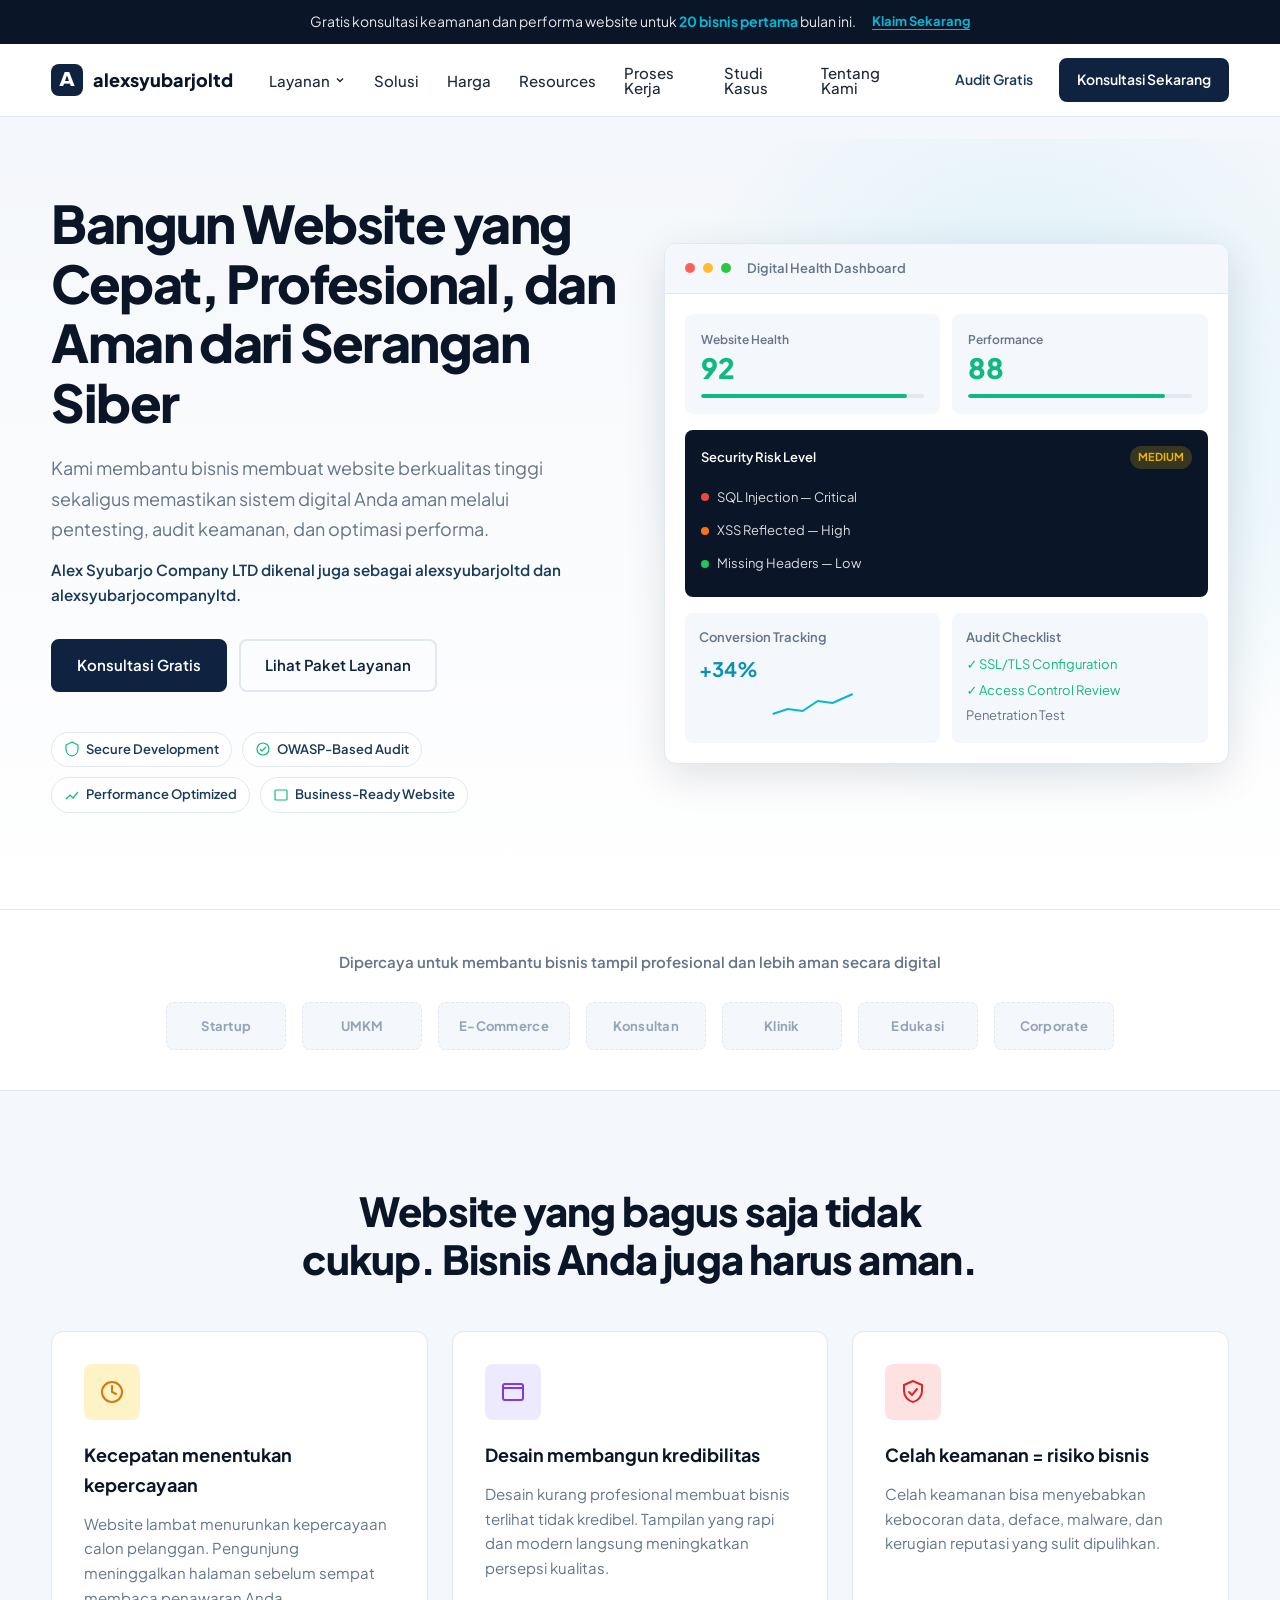
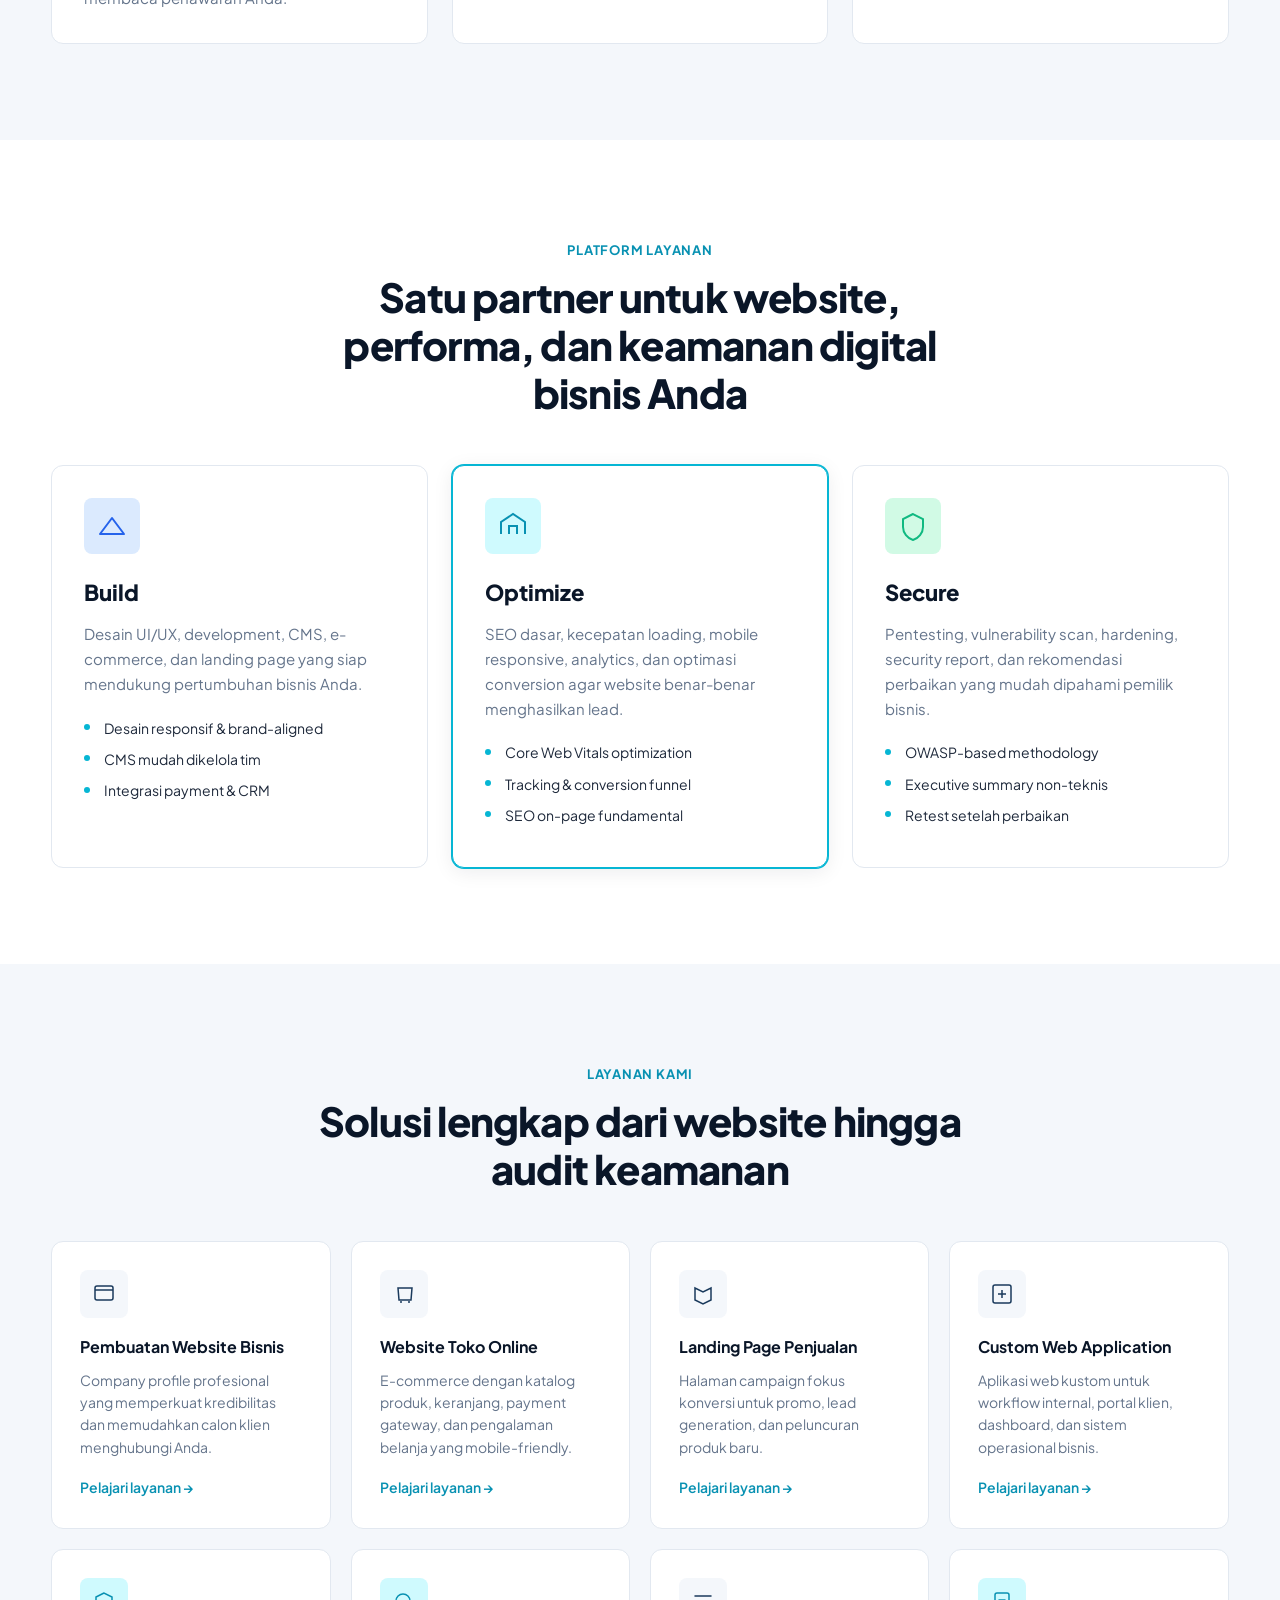
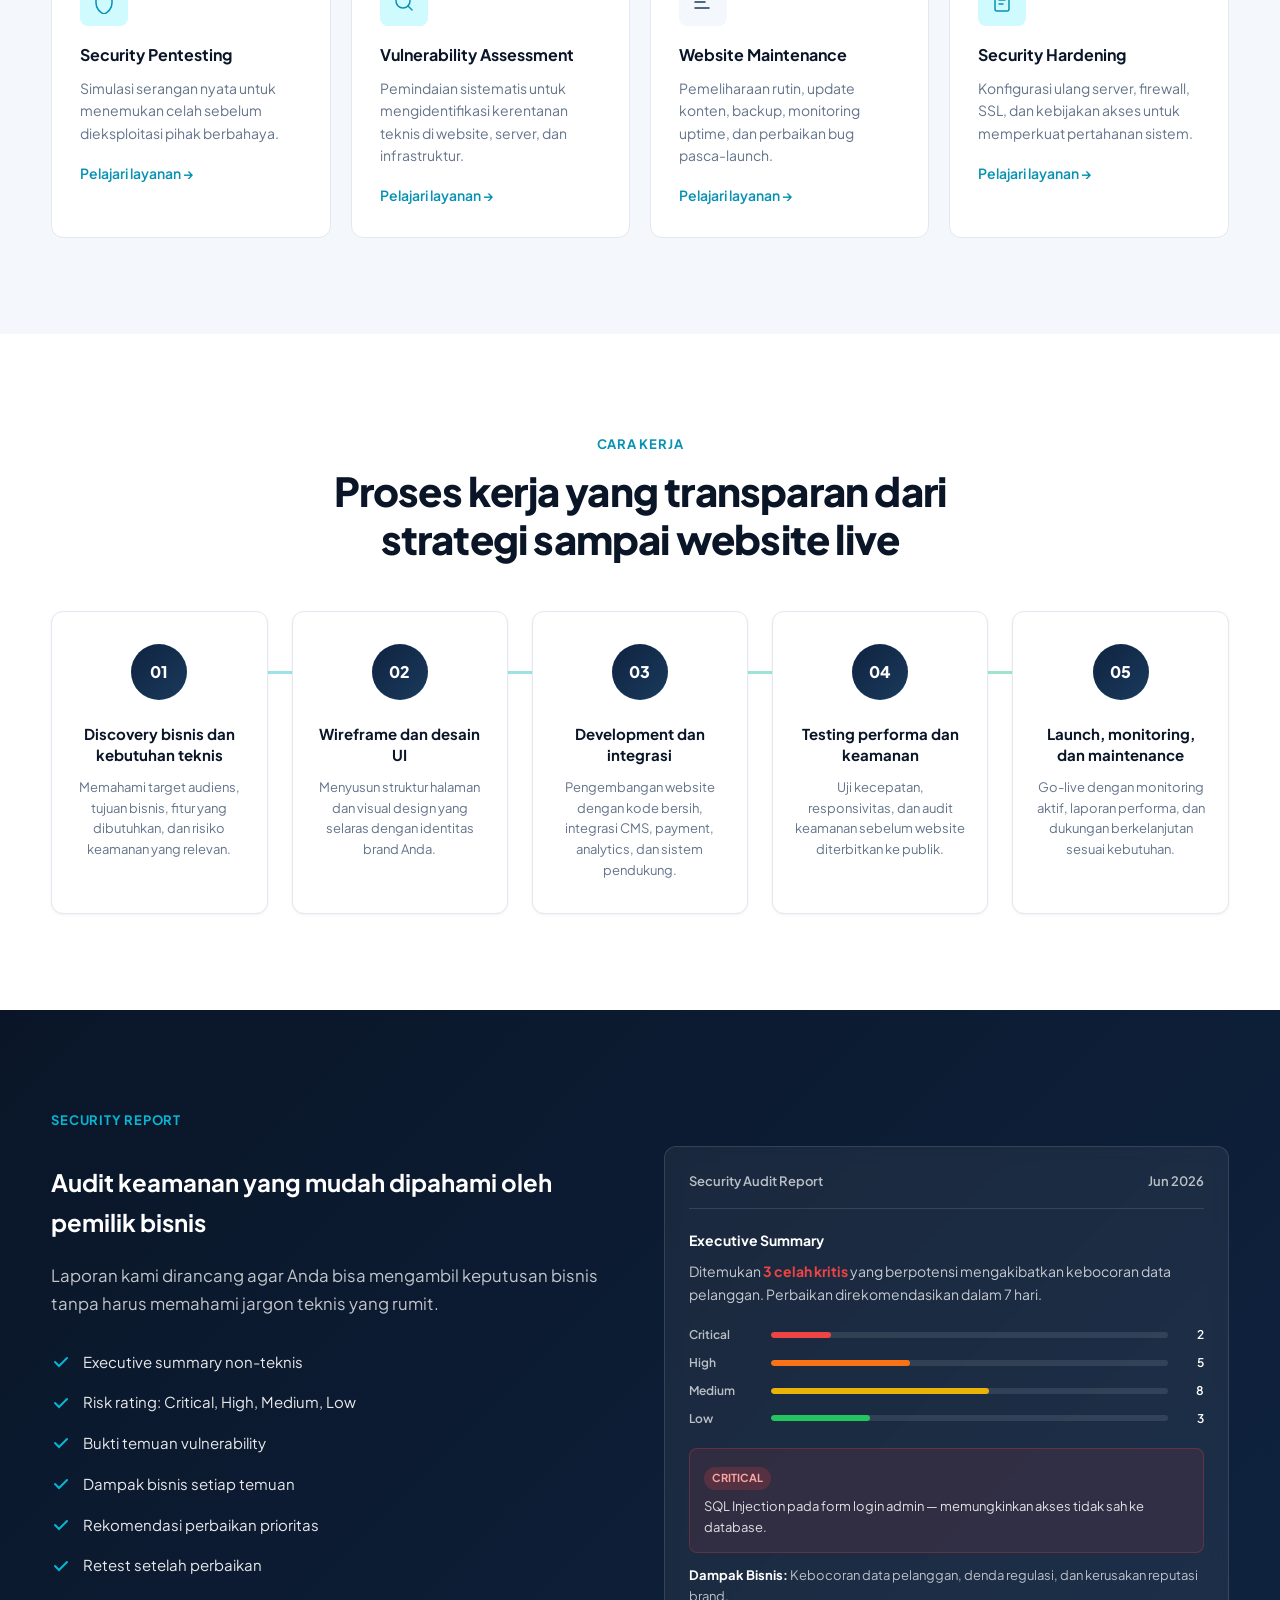
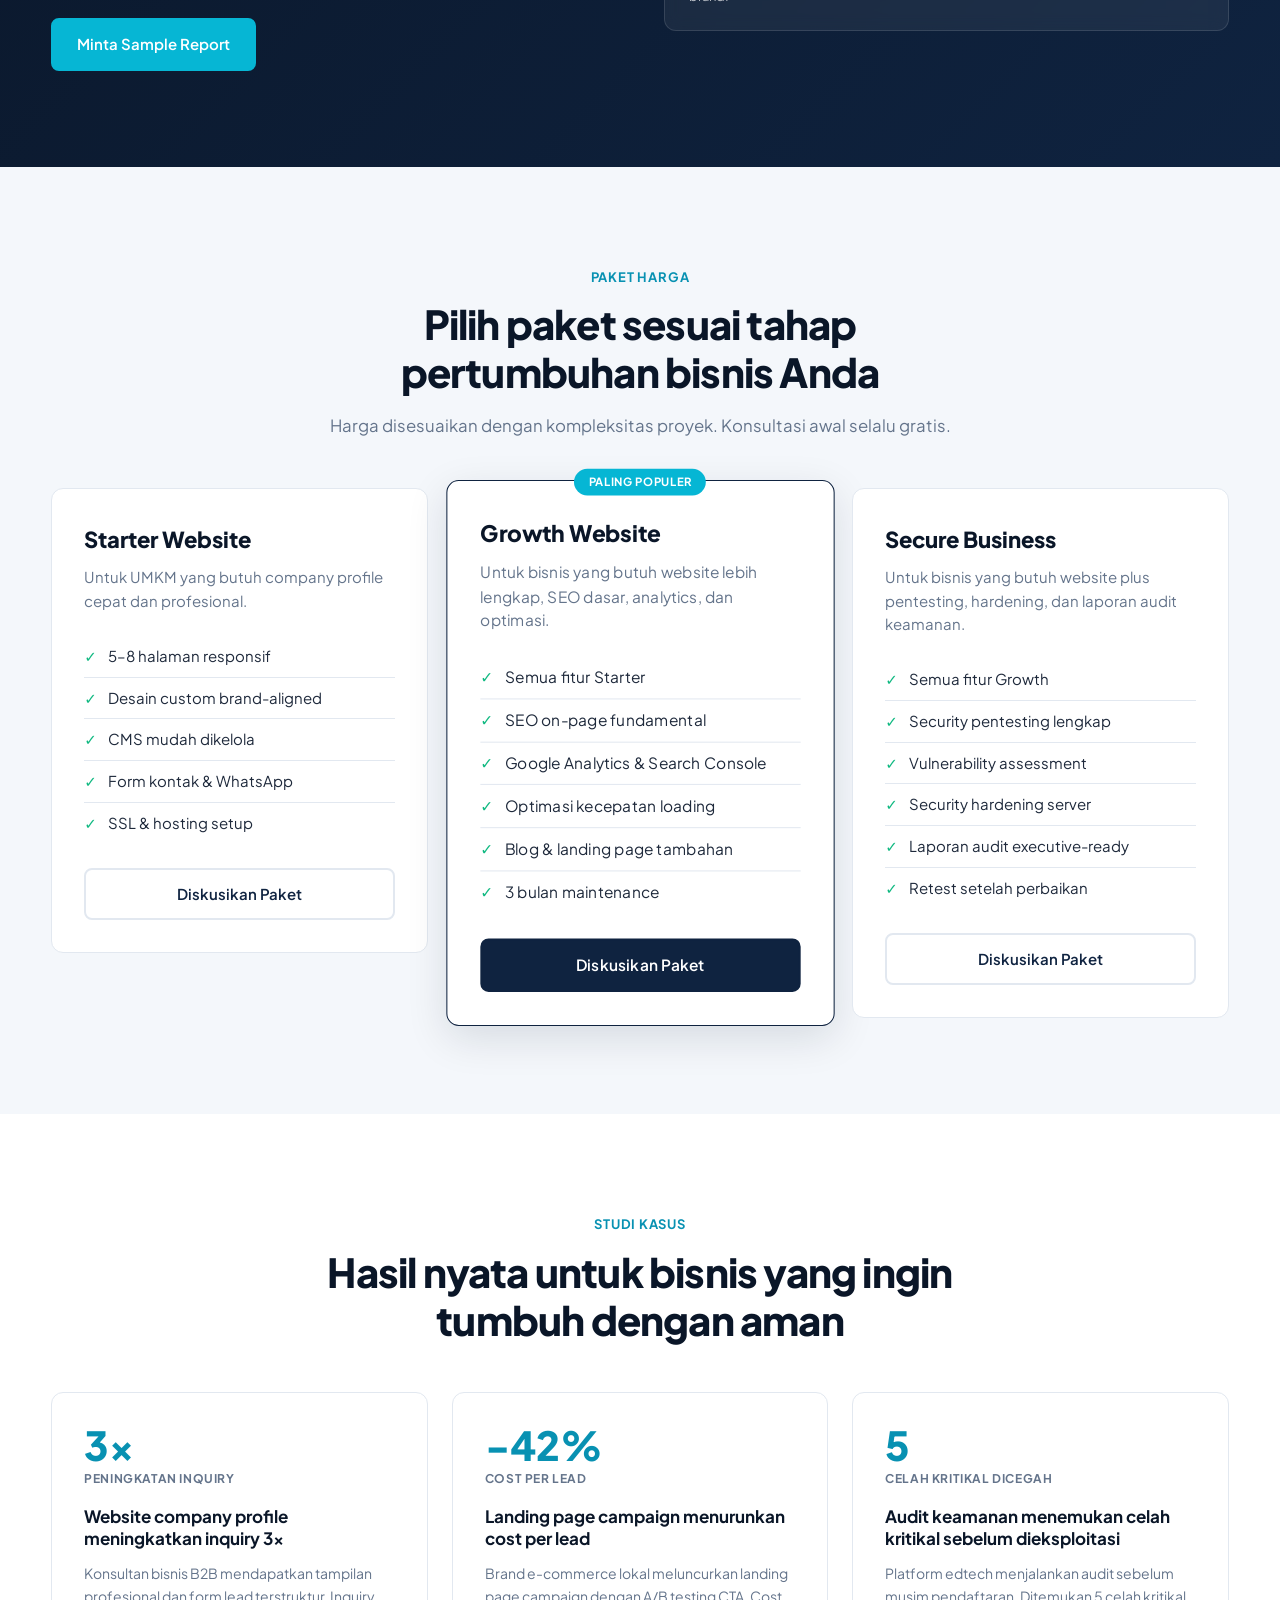
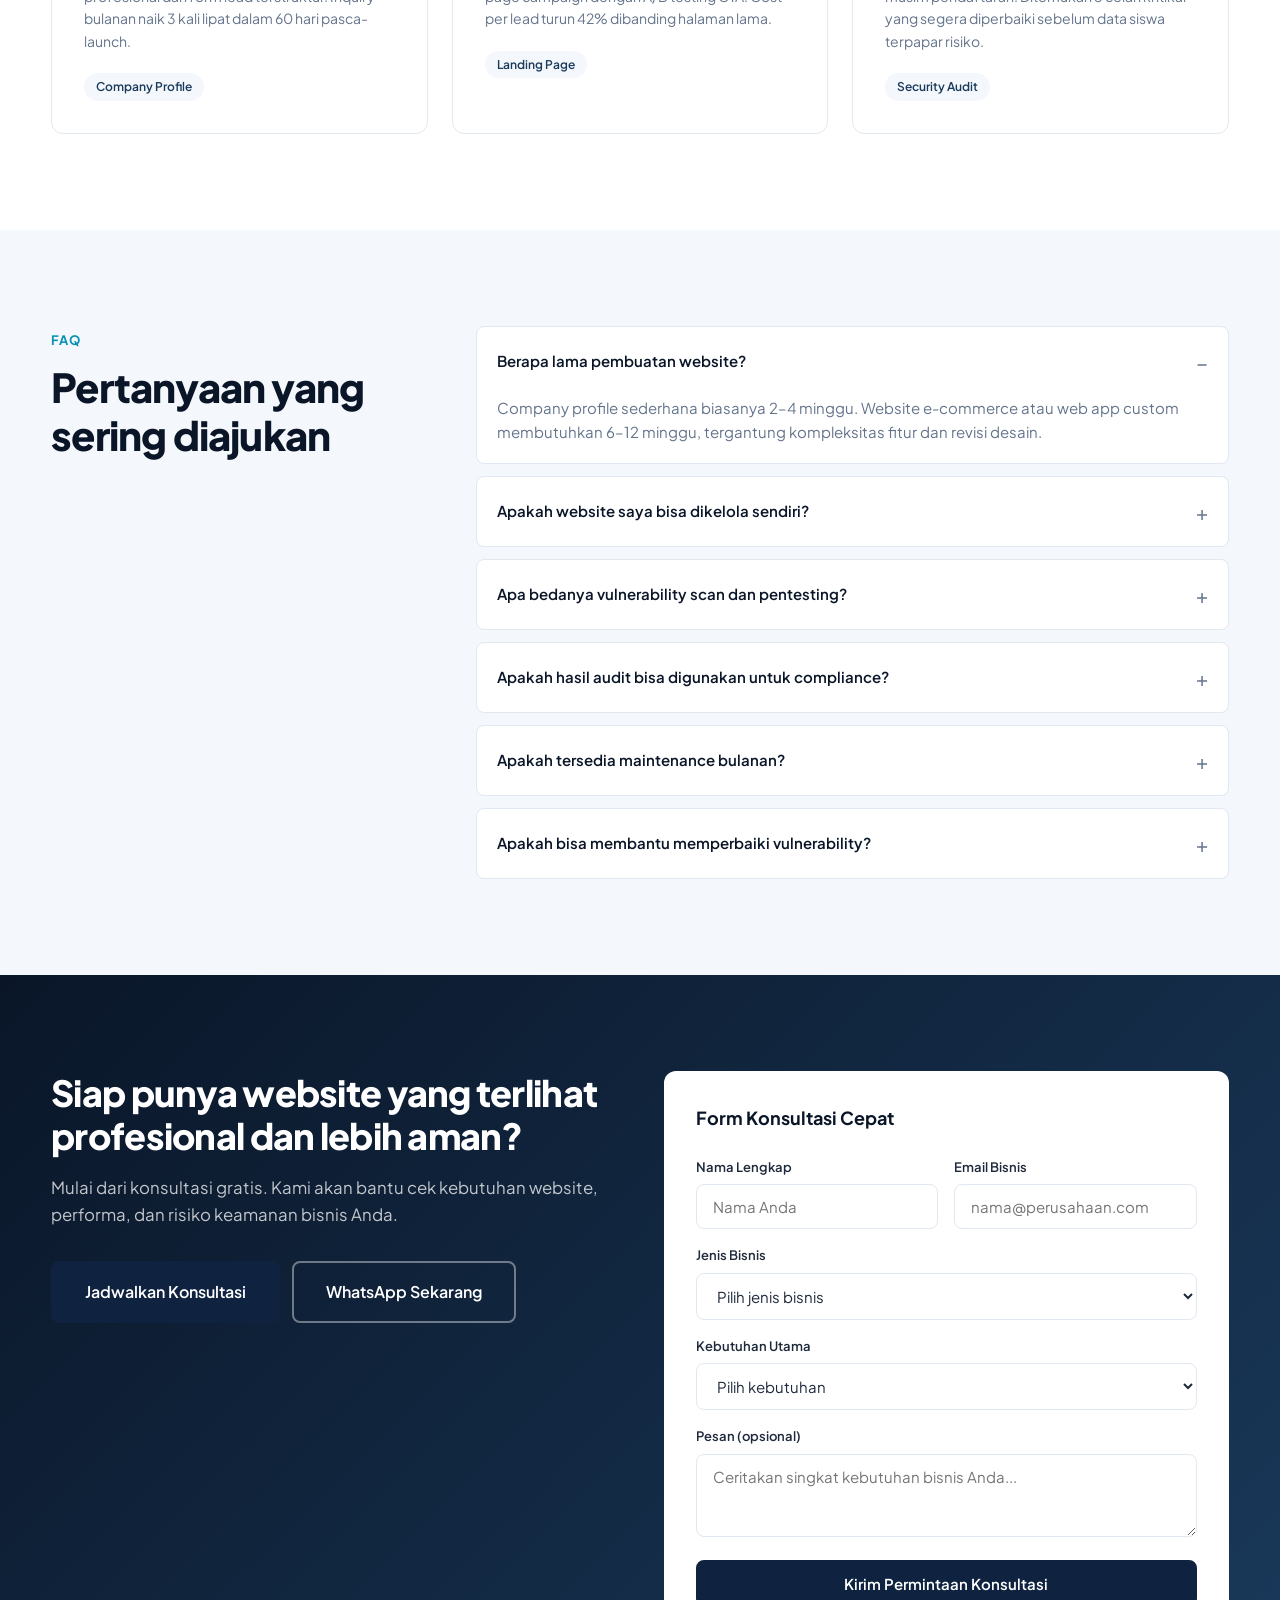
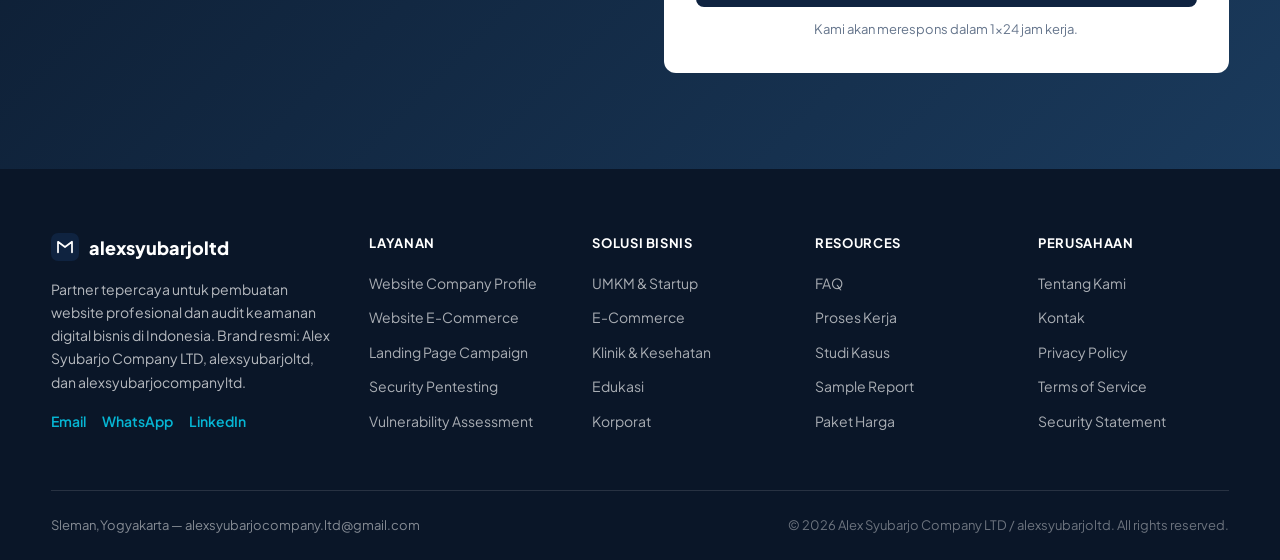
==== commit 18a06858: "Improve homepage indexing signals" ====
--- a/index.html
+++ b/index.html
@@ -5,14 +5,44 @@
   <meta charset="UTF-8" />
   <meta name="viewport" content="width=device-width, initial-scale=1.0" />
   <meta name="description"
-    content="alexsyubarjoltd — jasa pembuatan website profesional, pentesting, dan audit keamanan bisnis. Website cepat, kredibel, dan aman dari serangan siber." />
-  <title>alexsyubarjoltd — Website Profesional &amp; Audit Keamanan Bisnis</title>
+    content="Alex Syubarjo Company LTD, alexsyubarjoltd, dan alexsyubarjocompanyltd.web.id menyediakan jasa website profesional, pentesting, dan audit keamanan bisnis." />
+  <meta name="robots" content="index, follow" />
+  <title>Alex Syubarjo Company LTD | alexsyubarjoltd &amp; alexsyubarjocompanyltd</title>
+  <link rel="canonical" href="https://alexsyubarjocompanyltd.web.id/" />
   <link rel="preconnect" href="https://fonts.googleapis.com" />
   <link rel="preconnect" href="https://fonts.gstatic.com" crossorigin />
   <link href="https://fonts.googleapis.com/css2?family=Plus+Jakarta+Sans:wght@400;500;600;700;800&display=swap"
     rel="stylesheet" />
-  <link rel="icon" type="image/svg+xml" href="favicon.svg" />
+  <link rel="icon" href="/favicon.ico" sizes="any" />
+  <link rel="icon" type="image/svg+xml" href="/favicon.svg" />
+  <link rel="icon" type="image/png" sizes="48x48" href="/favicon-48.png" />
+  <link rel="apple-touch-icon" sizes="180x180" href="/apple-touch-icon.png" />
   <link rel="stylesheet" href="styles.css" />
+  <script type="application/ld+json">
+    {
+      "@context": "https://schema.org",
+      "@graph": [
+        {
+          "@type": "Organization",
+          "@id": "https://alexsyubarjocompanyltd.web.id/#organization",
+          "name": "Alex Syubarjo Company LTD",
+          "alternateName": ["alexsyubarjoltd", "alexsyubarjocompanyltd"],
+          "url": "https://alexsyubarjocompanyltd.web.id/",
+          "logo": "https://alexsyubarjocompanyltd.web.id/favicon-96.png"
+        },
+        {
+          "@type": "WebSite",
+          "@id": "https://alexsyubarjocompanyltd.web.id/#website",
+          "name": "Alex Syubarjo Company LTD",
+          "alternateName": ["alexsyubarjoltd", "alexsyubarjocompanyltd"],
+          "url": "https://alexsyubarjocompanyltd.web.id/",
+          "publisher": {
+            "@id": "https://alexsyubarjocompanyltd.web.id/#organization"
+          }
+        }
+      ]
+    }
+  </script>
 </head>
 
 <body>
@@ -119,6 +149,8 @@
           <h1>Bangun Website yang Cepat, Profesional, dan Aman dari Serangan Siber</h1>
           <p class="hero-sub">Kami membantu bisnis membuat website berkualitas tinggi sekaligus memastikan sistem
             digital Anda aman melalui pentesting, audit keamanan, dan optimasi performa.</p>
+          <p class="brand-alias">Alex Syubarjo Company LTD dikenal juga sebagai alexsyubarjoltd dan
+            alexsyubarjocompanyltd.</p>
           <div class="hero-actions">
             <a href="#kontak" class="btn btn-primary">Konsultasi Gratis</a>
             <a href="#harga" class="btn btn-outline">Lihat Paket Layanan</a>
@@ -666,7 +698,7 @@
             Anda.</p>
           <div class="cta-actions">
             <a href="mailto:hello@nexusforge.id" class="btn btn-primary btn-lg">Jadwalkan Konsultasi</a>
-            <a href="https://wa.me/6281234567890?text=Halo%2C%20saya%20ingin%20konsultasi%20website%20dan%20audit%20keamanan"
+            <a href="https://wa.me/6287805718296?text=Halo%2C%20saya%20ingin%20konsultasi%20website%20dan%20audit%20keamanan"
               class="btn btn-outline-light btn-lg" target="_blank" rel="noopener">WhatsApp Sekarang</a>
           </div>
         </div>
@@ -730,10 +762,11 @@
           </span>
           <span class="logo-text">alexsyubarjoltd</span>
         </a>
-        <p>Partner tepercaya untuk pembuatan website profesional dan audit keamanan digital bisnis di Indonesia.</p>
+        <p>Partner tepercaya untuk pembuatan website profesional dan audit keamanan digital bisnis di Indonesia.
+          Brand resmi: Alex Syubarjo Company LTD, alexsyubarjoltd, dan alexsyubarjocompanyltd.</p>
         <div class="footer-social">
           <a href="mailto:hello@nexusforge.id" aria-label="Email">Email</a>
-          <a href="https://wa.me/6281234567890" target="_blank" rel="noopener" aria-label="WhatsApp">WhatsApp</a>
+          <a href="https://wa.me/6287805718296" target="_blank" rel="noopener" aria-label="WhatsApp">WhatsApp</a>
           <a href="https://linkedin.com" target="_blank" rel="noopener" aria-label="LinkedIn">LinkedIn</a>
         </div>
       </div>
@@ -780,11 +813,11 @@
     </div>
     <div class="container footer-bottom">
       <address>Sleman,Yogyakarta — alexsyubarjocompany.ltd@gmail.com </address>
-      <p>&copy; <span id="year"></span> alexsyubarjoltd. All rights reserved.</p>
+      <p>&copy; <span id="year"></span> Alex Syubarjo Company LTD / alexsyubarjoltd. All rights reserved.</p>
     </div>
   </footer>
 
   <script src="script.js"></script>
 </body>
 
-</html>+</html>
--- a/styles.css
+++ b/styles.css
@@ -577,9 +577,18 @@
 .hero-sub {
   font-size: 1.125rem;
   color: var(--text-muted);
-  margin: 0 0 2rem;
+  margin: 0 0 0.75rem;
   max-width: 520px;
   line-height: 1.7;
+}
+
+.brand-alias {
+  max-width: 520px;
+  margin: 0 0 2rem;
+  color: var(--navy-700);
+  font-size: 0.95rem;
+  line-height: 1.65;
+  font-weight: 600;
 }
 
 .hero-actions {
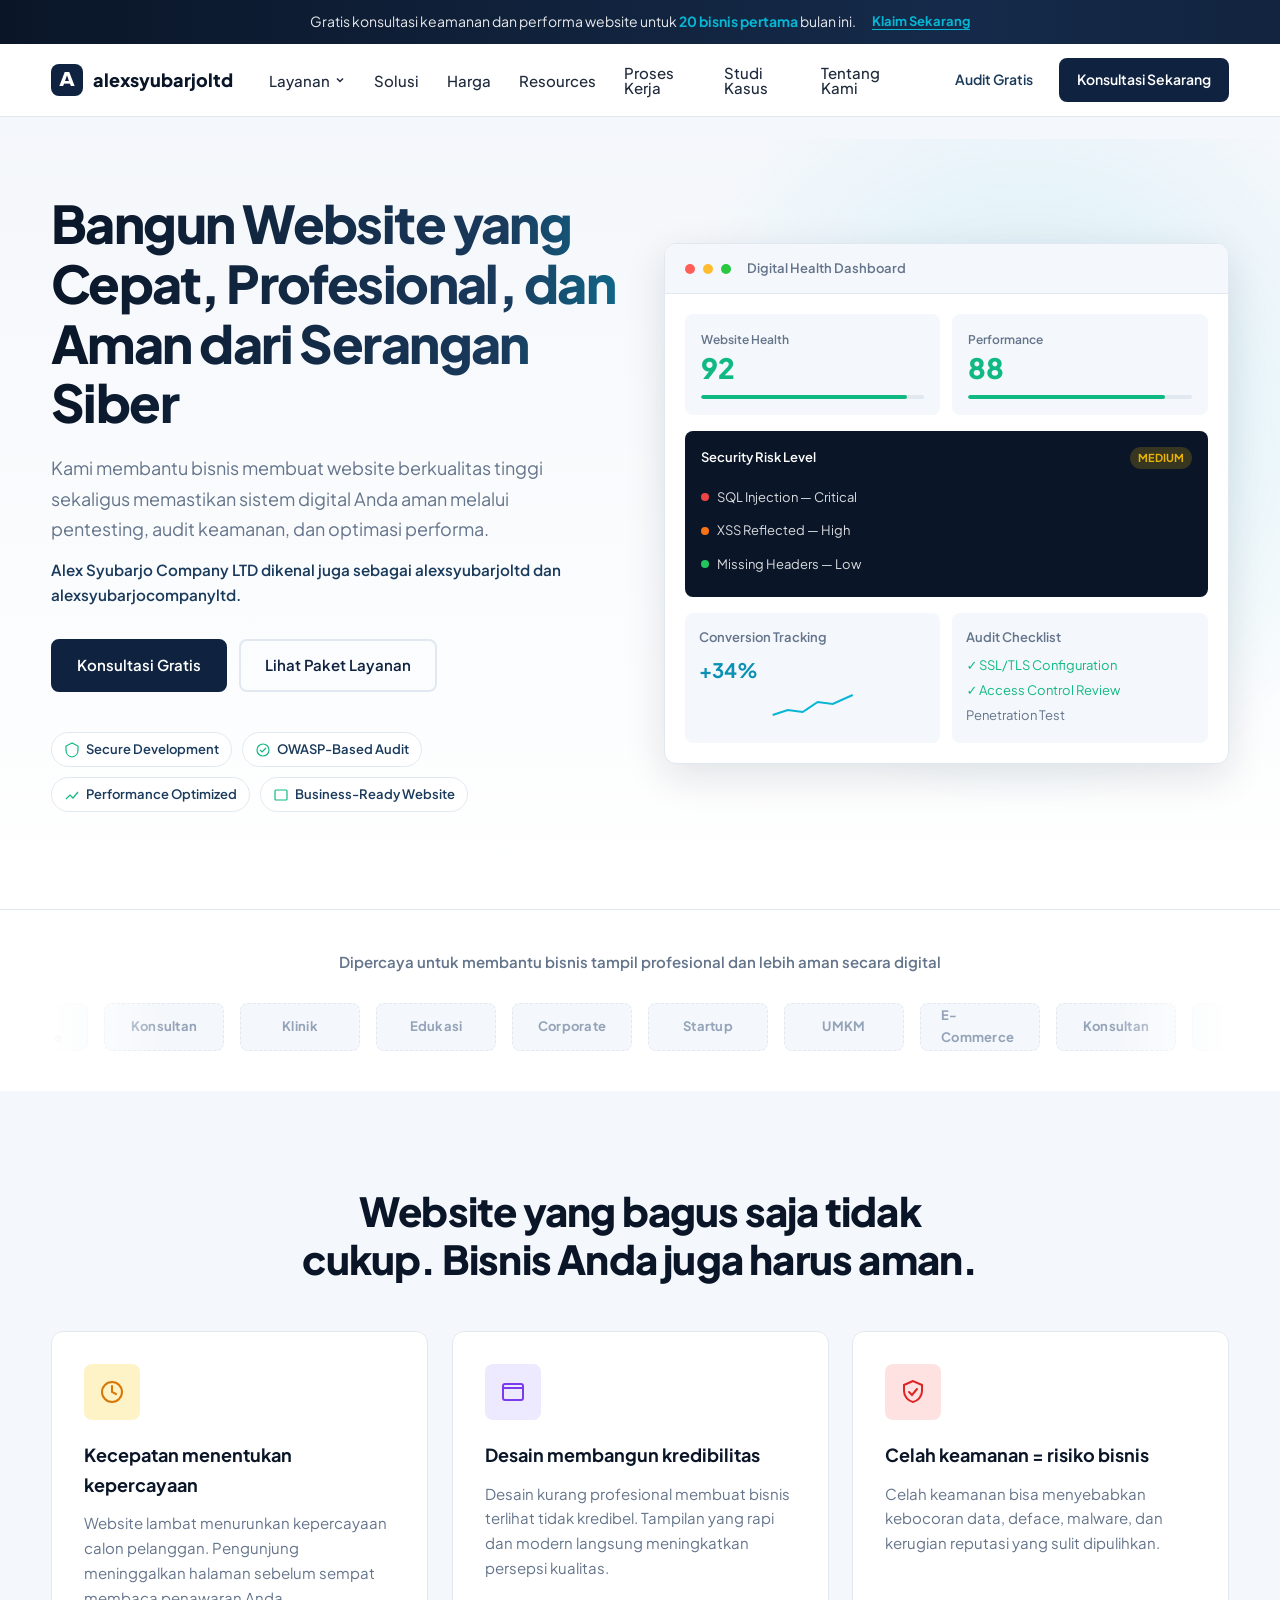
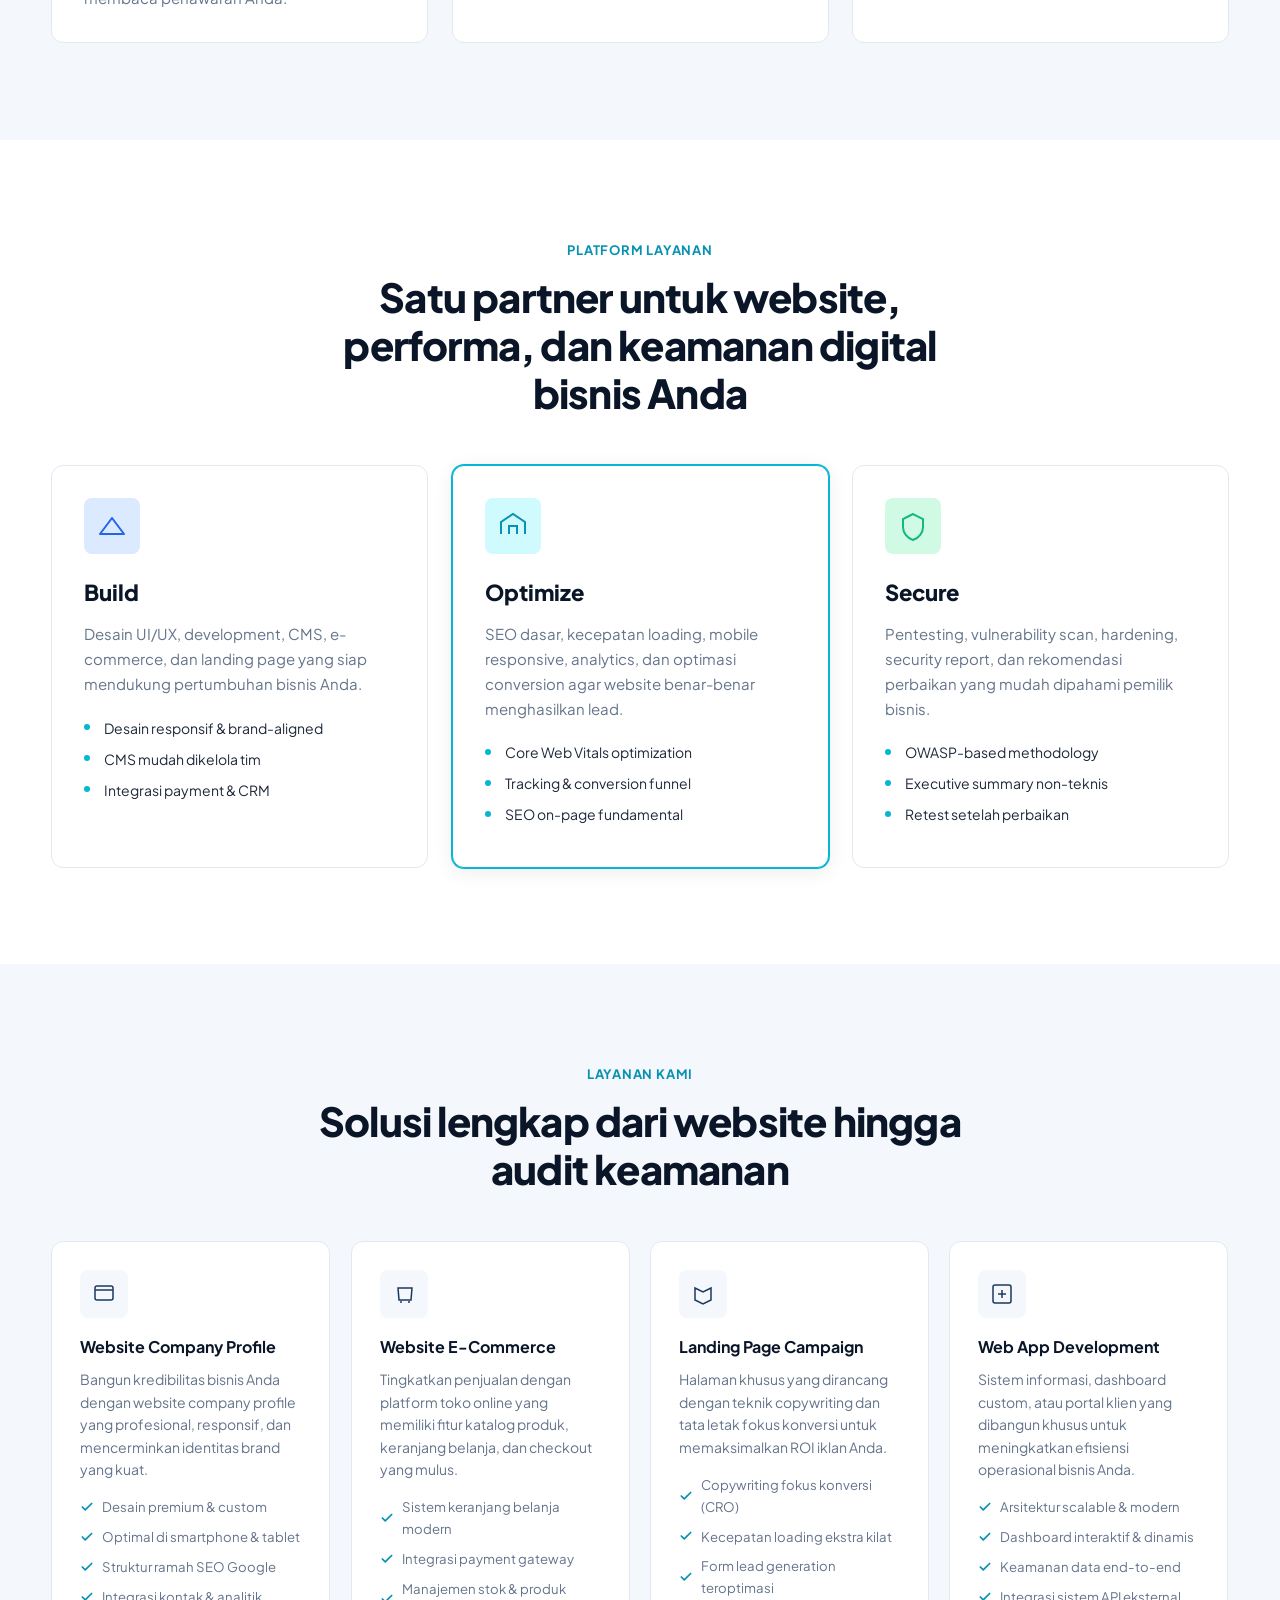
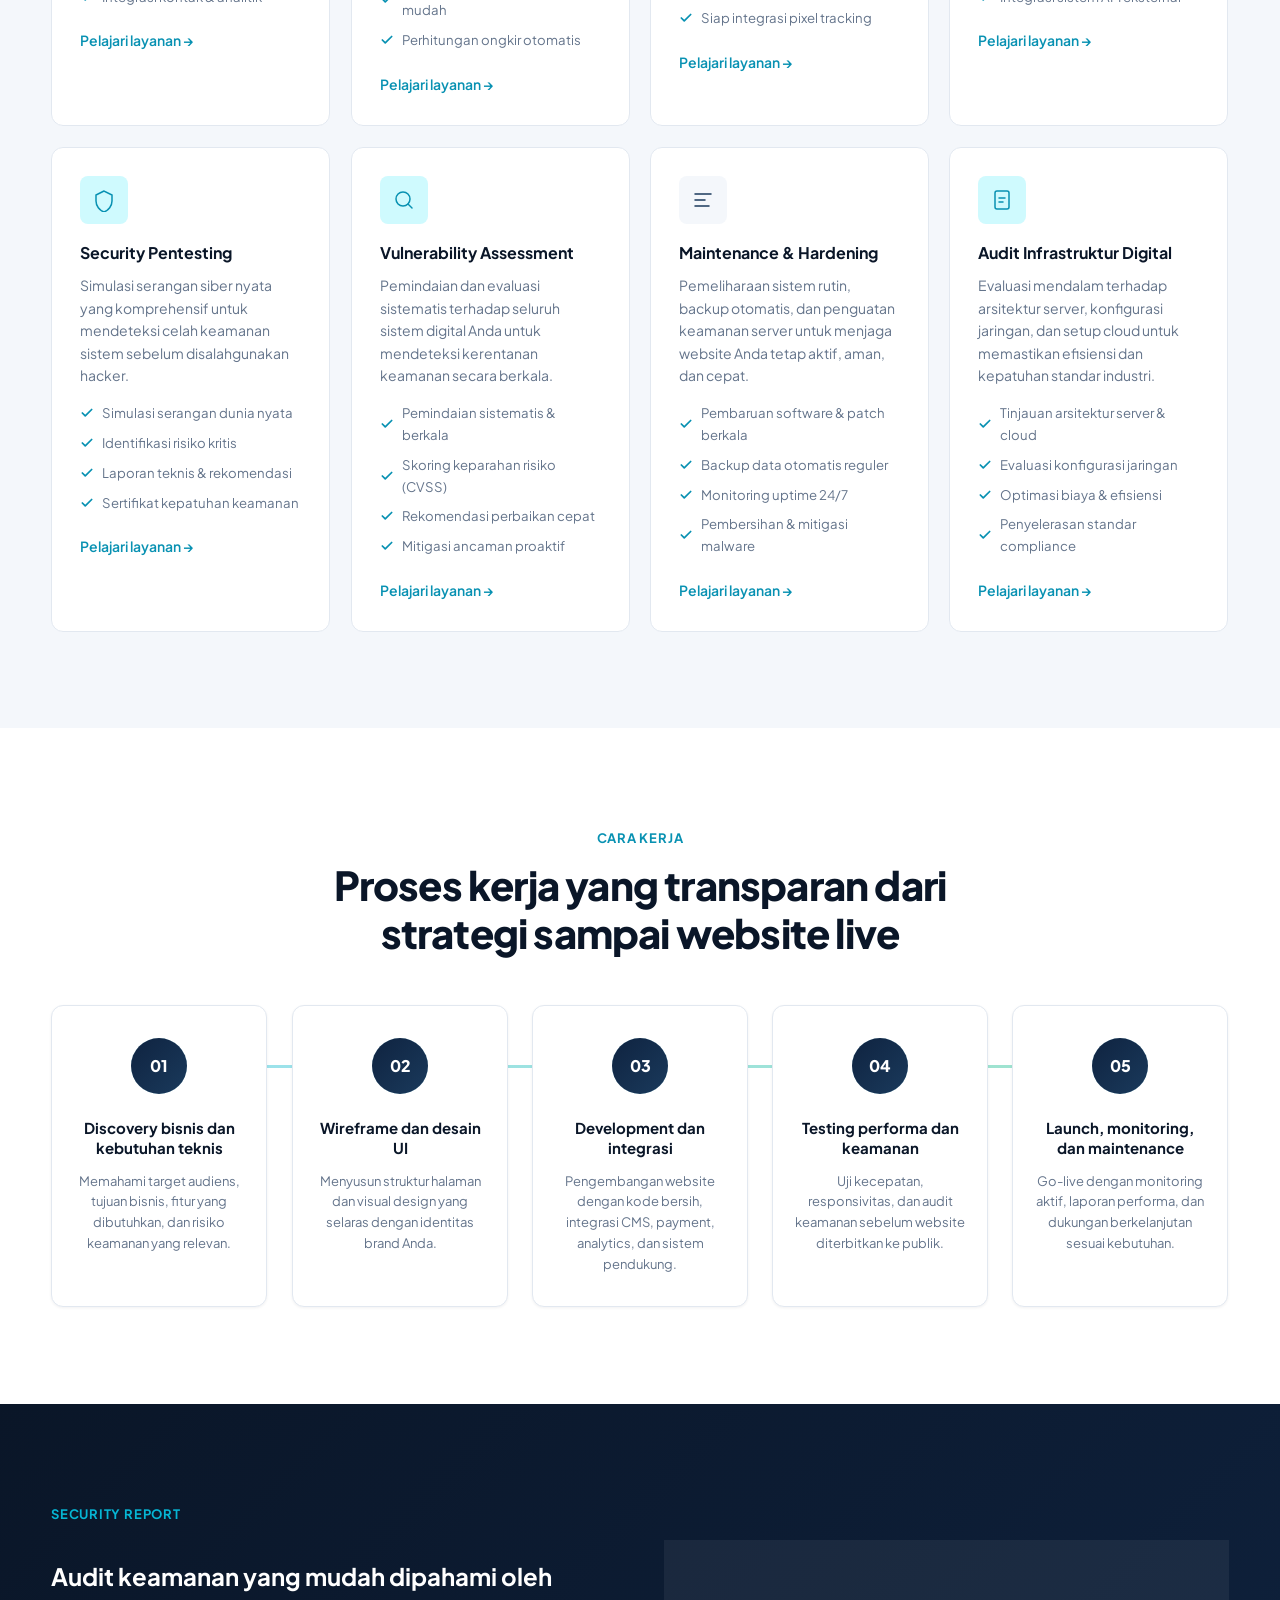
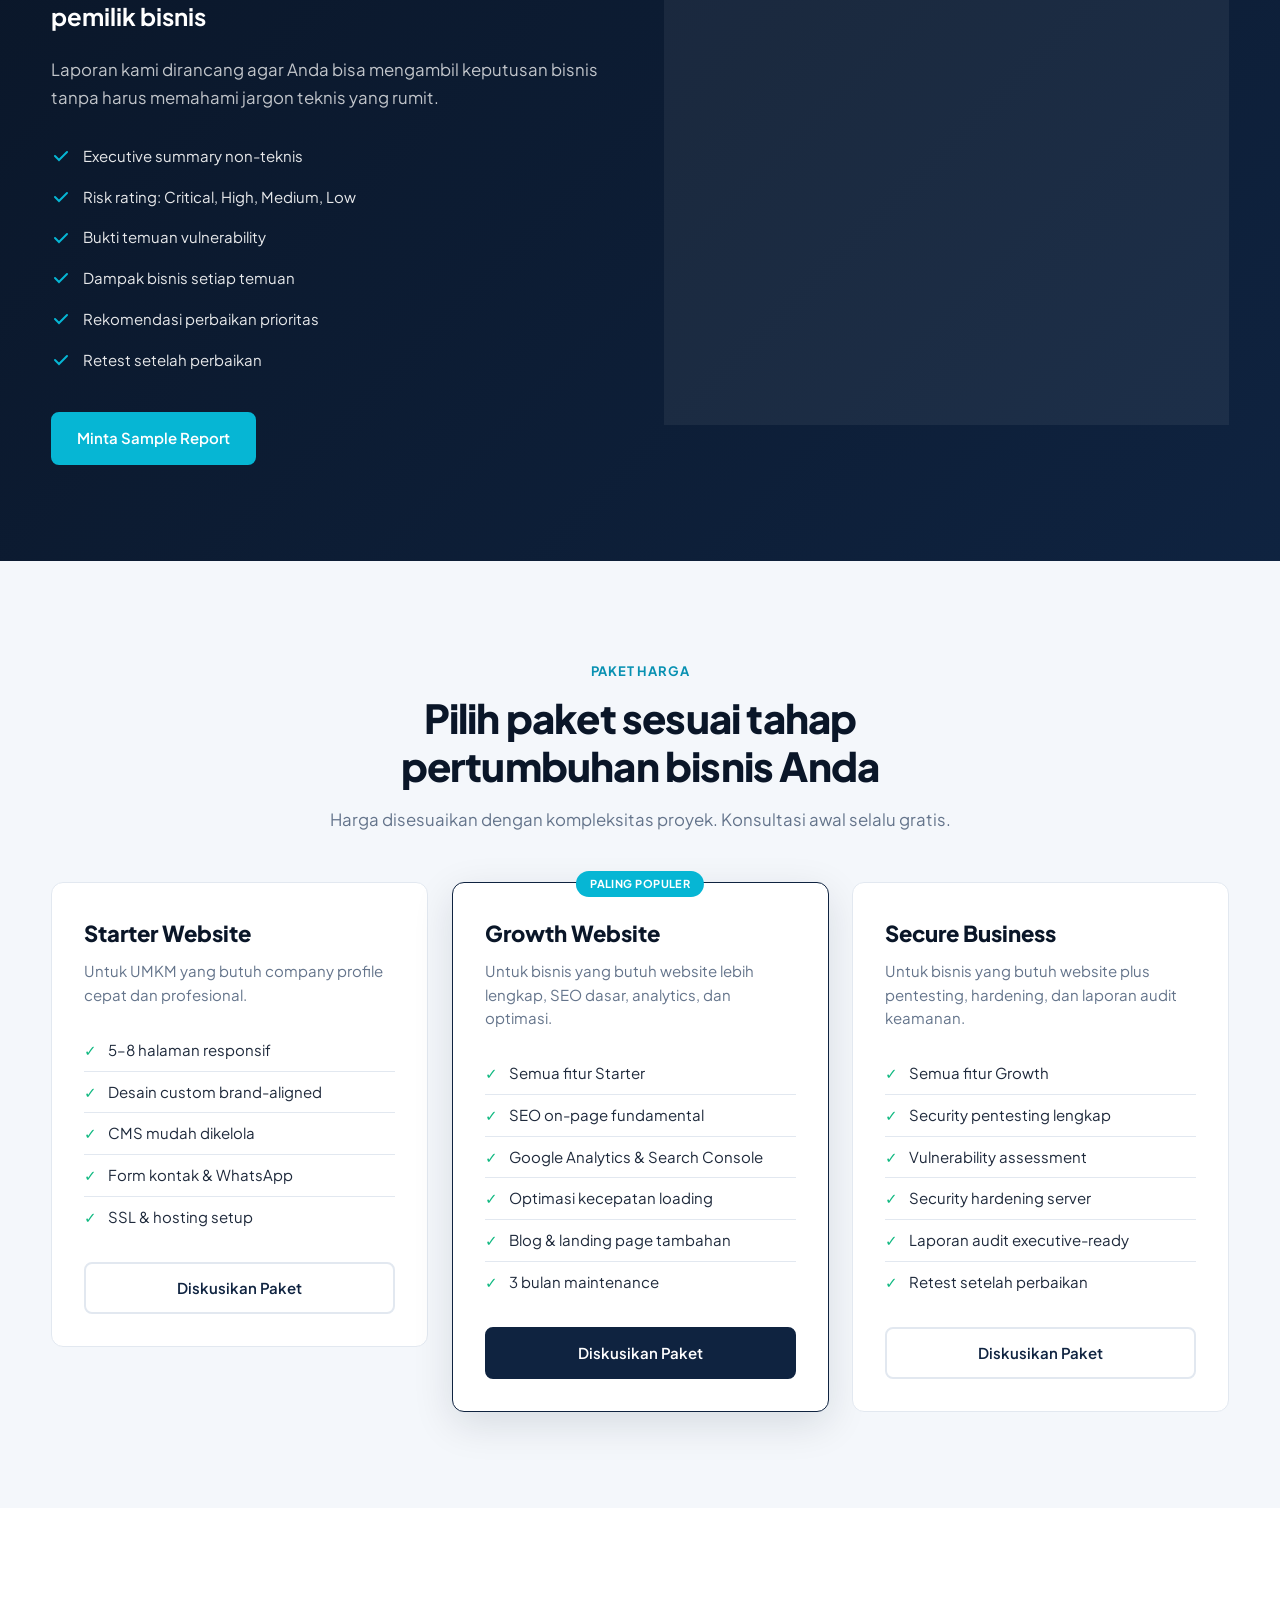
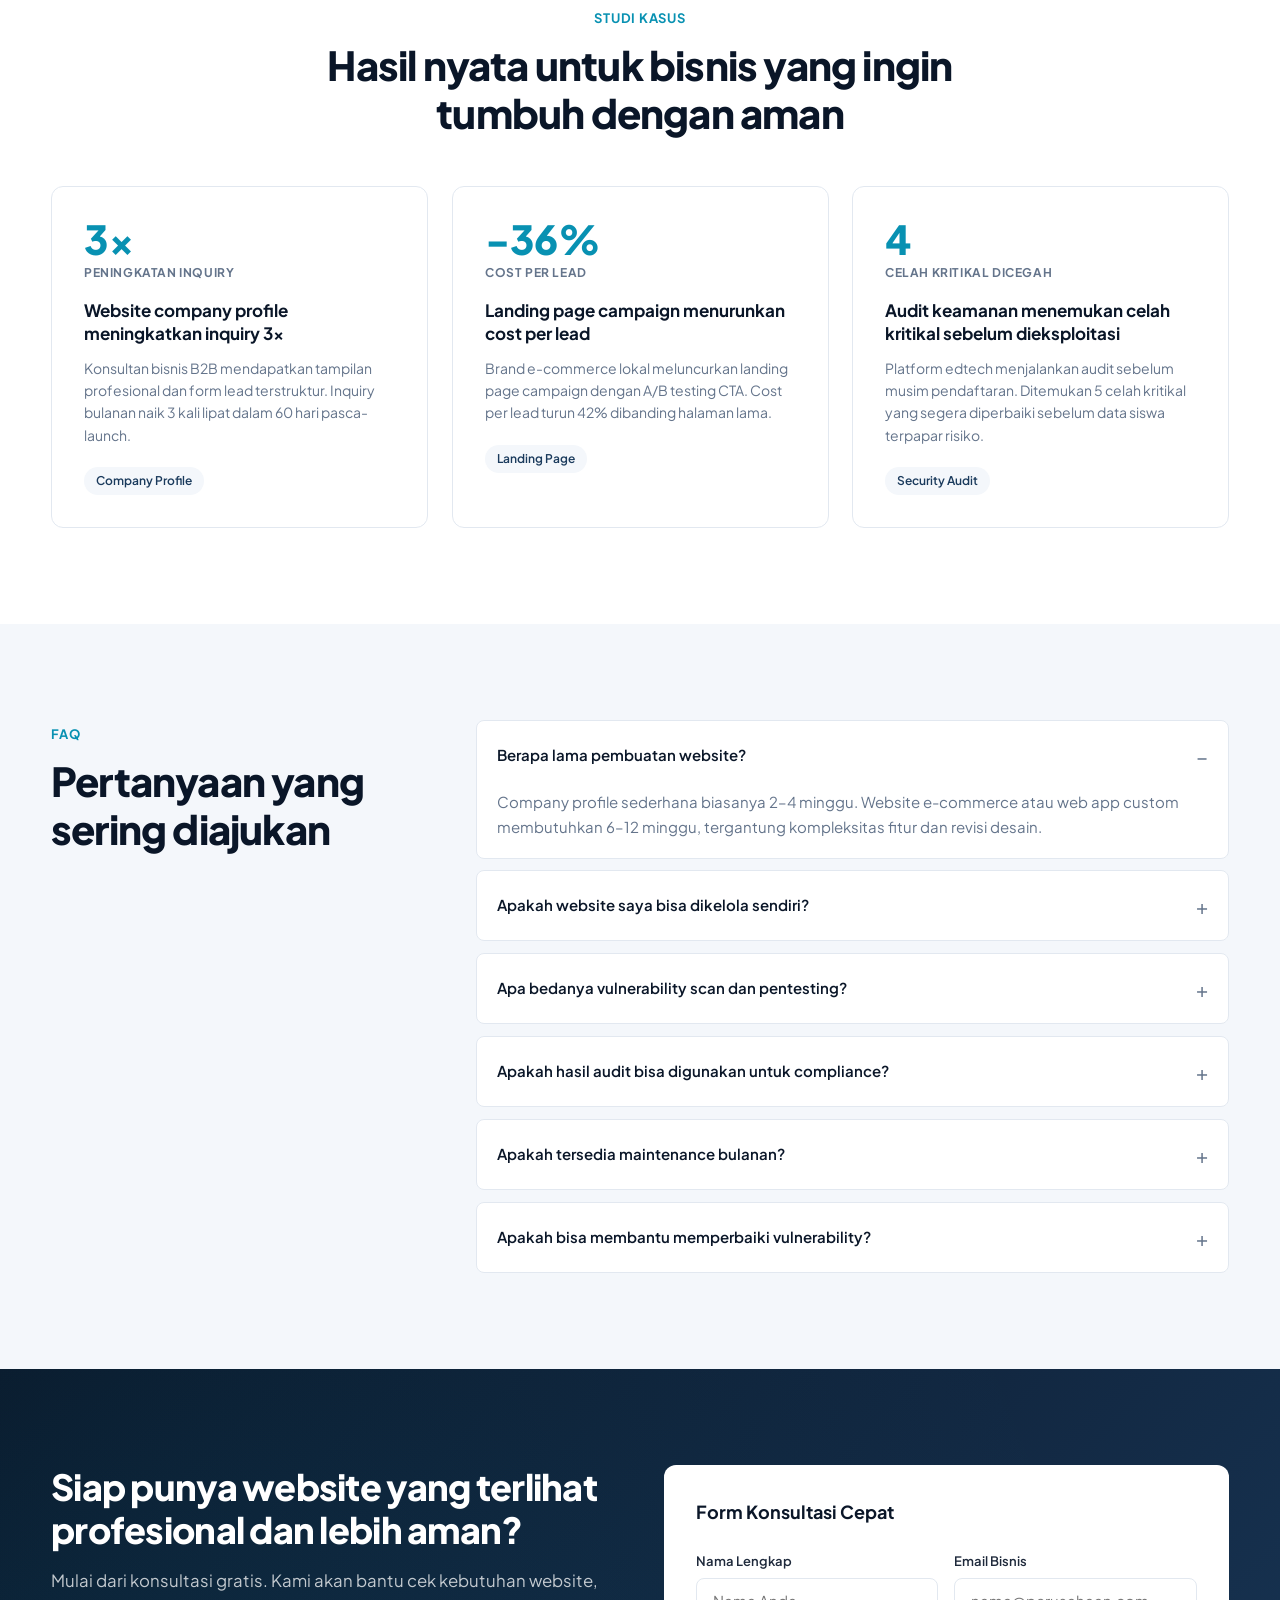
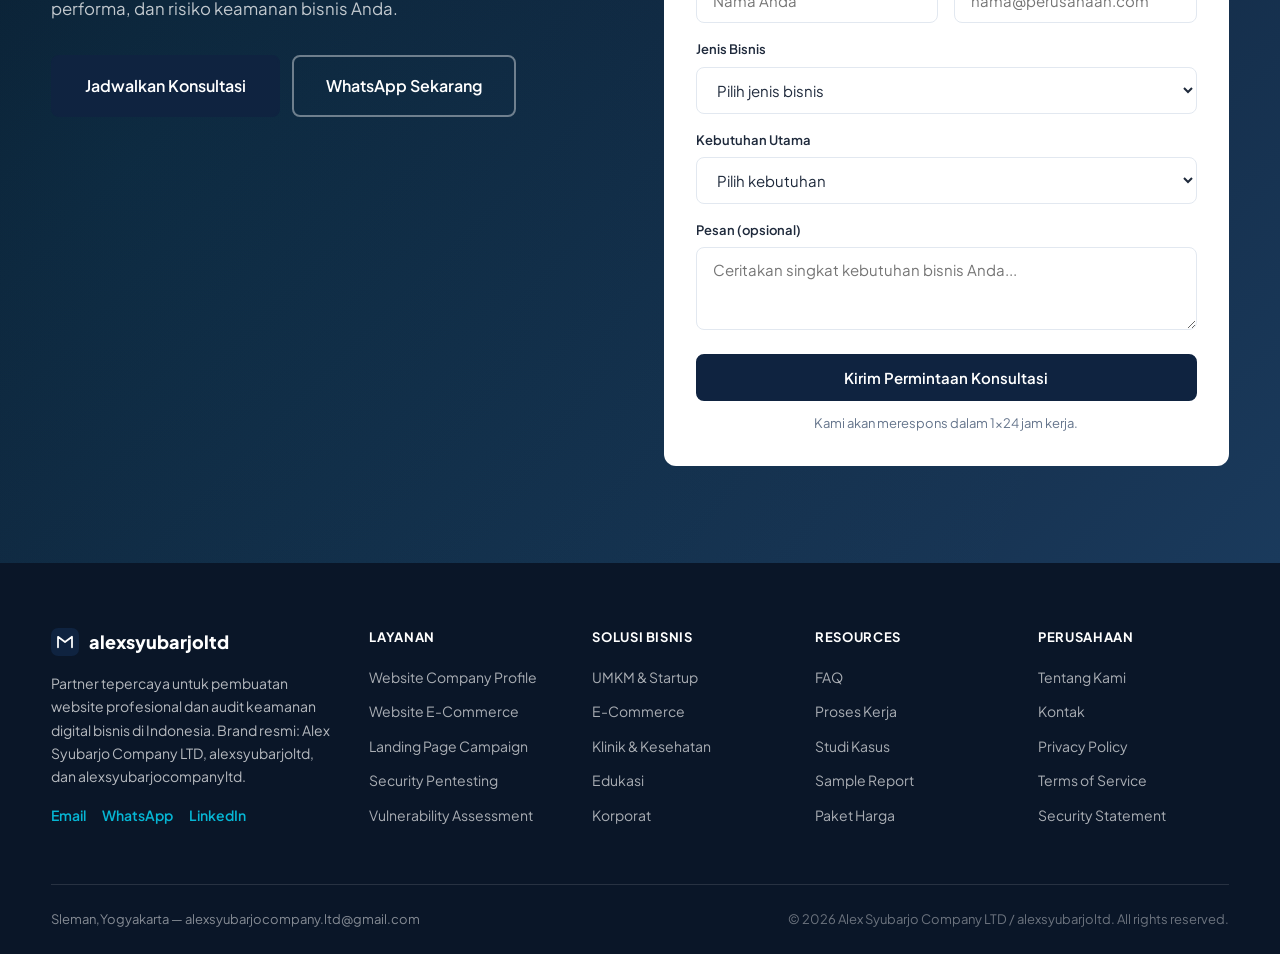
==== commit e04f1240: "feat: update WhatsApp greeting and expand Website Development Services content" ====
--- a/index.html
+++ b/index.html
@@ -363,8 +363,14 @@
                 <rect x="3" y="4" width="18" height="14" rx="2" stroke="currentColor" fill="none" stroke-width="1.5" />
                 <path d="M3 8h18" stroke="currentColor" stroke-width="1.5" />
               </svg></div>
-            <h3>Pembuatan Website Bisnis</h3>
-            <p>Company profile profesional yang memperkuat kredibilitas dan memudahkan calon klien menghubungi Anda.</p>
+            <h3>Website Company Profile</h3>
+            <p>Bangun kredibilitas bisnis Anda dengan website company profile yang profesional, responsif, dan mencerminkan identitas brand yang kuat.</p>
+            <ul class="service-features">
+              <li><svg width="14" height="14" viewBox="0 0 24 24" fill="none" stroke="currentColor" stroke-width="3" stroke-linecap="round" stroke-linejoin="round" aria-hidden="true"><polyline points="20 6 9 17 4 12"></polyline></svg> Desain premium & custom</li>
+              <li><svg width="14" height="14" viewBox="0 0 24 24" fill="none" stroke="currentColor" stroke-width="3" stroke-linecap="round" stroke-linejoin="round" aria-hidden="true"><polyline points="20 6 9 17 4 12"></polyline></svg> Optimal di smartphone & tablet</li>
+              <li><svg width="14" height="14" viewBox="0 0 24 24" fill="none" stroke="currentColor" stroke-width="3" stroke-linecap="round" stroke-linejoin="round" aria-hidden="true"><polyline points="20 6 9 17 4 12"></polyline></svg> Struktur ramah SEO Google</li>
+              <li><svg width="14" height="14" viewBox="0 0 24 24" fill="none" stroke="currentColor" stroke-width="3" stroke-linecap="round" stroke-linejoin="round" aria-hidden="true"><polyline points="20 6 9 17 4 12"></polyline></svg> Integrasi kontak & analitik</li>
+            </ul>
             <a href="company-profile.html" class="service-link">Pelajari layanan →</a>
           </article>
           <article class="service-card">
@@ -373,17 +379,28 @@
                 <circle cx="9" cy="20" r="1" fill="currentColor" />
                 <circle cx="17" cy="20" r="1" fill="currentColor" />
               </svg></div>
-            <h3>Website Toko Online</h3>
-            <p>E-commerce dengan katalog produk, keranjang, payment gateway, dan pengalaman belanja yang
-              mobile-friendly.</p>
+            <h3>Website E-Commerce</h3>
+            <p>Tingkatkan penjualan dengan platform toko online yang memiliki fitur katalog produk, keranjang belanja, dan checkout yang mulus.</p>
+            <ul class="service-features">
+              <li><svg width="14" height="14" viewBox="0 0 24 24" fill="none" stroke="currentColor" stroke-width="3" stroke-linecap="round" stroke-linejoin="round" aria-hidden="true"><polyline points="20 6 9 17 4 12"></polyline></svg> Sistem keranjang belanja modern</li>
+              <li><svg width="14" height="14" viewBox="0 0 24 24" fill="none" stroke="currentColor" stroke-width="3" stroke-linecap="round" stroke-linejoin="round" aria-hidden="true"><polyline points="20 6 9 17 4 12"></polyline></svg> Integrasi payment gateway</li>
+              <li><svg width="14" height="14" viewBox="0 0 24 24" fill="none" stroke="currentColor" stroke-width="3" stroke-linecap="round" stroke-linejoin="round" aria-hidden="true"><polyline points="20 6 9 17 4 12"></polyline></svg> Manajemen stok & produk mudah</li>
+              <li><svg width="14" height="14" viewBox="0 0 24 24" fill="none" stroke="currentColor" stroke-width="3" stroke-linecap="round" stroke-linejoin="round" aria-hidden="true"><polyline points="20 6 9 17 4 12"></polyline></svg> Perhitungan ongkir otomatis</li>
+            </ul>
             <a href="ecommerce.html" class="service-link">Pelajari layanan →</a>
           </article>
           <article class="service-card">
             <div class="service-icon"><svg width="24" height="24" viewBox="0 0 24 24" aria-hidden="true">
                 <path d="M4 18V6l8 4 8-4v12l-8 4-8-4z" stroke="currentColor" fill="none" stroke-width="1.5" />
               </svg></div>
-            <h3>Landing Page Penjualan</h3>
-            <p>Halaman campaign fokus konversi untuk promo, lead generation, dan peluncuran produk baru.</p>
+            <h3>Landing Page Campaign</h3>
+            <p>Halaman khusus yang dirancang dengan teknik copywriting dan tata letak fokus konversi untuk memaksimalkan ROI iklan Anda.</p>
+            <ul class="service-features">
+              <li><svg width="14" height="14" viewBox="0 0 24 24" fill="none" stroke="currentColor" stroke-width="3" stroke-linecap="round" stroke-linejoin="round" aria-hidden="true"><polyline points="20 6 9 17 4 12"></polyline></svg> Copywriting fokus konversi (CRO)</li>
+              <li><svg width="14" height="14" viewBox="0 0 24 24" fill="none" stroke="currentColor" stroke-width="3" stroke-linecap="round" stroke-linejoin="round" aria-hidden="true"><polyline points="20 6 9 17 4 12"></polyline></svg> Kecepatan loading ekstra kilat</li>
+              <li><svg width="14" height="14" viewBox="0 0 24 24" fill="none" stroke="currentColor" stroke-width="3" stroke-linecap="round" stroke-linejoin="round" aria-hidden="true"><polyline points="20 6 9 17 4 12"></polyline></svg> Form lead generation teroptimasi</li>
+              <li><svg width="14" height="14" viewBox="0 0 24 24" fill="none" stroke="currentColor" stroke-width="3" stroke-linecap="round" stroke-linejoin="round" aria-hidden="true"><polyline points="20 6 9 17 4 12"></polyline></svg> Siap integrasi pixel tracking</li>
+            </ul>
             <a href="landing-page.html" class="service-link">Pelajari layanan →</a>
           </article>
           <article class="service-card">
@@ -391,8 +408,14 @@
                 <rect x="3" y="3" width="18" height="18" rx="2" stroke="currentColor" fill="none" stroke-width="1.5" />
                 <path d="M8 12h8M12 8v8" stroke="currentColor" stroke-width="1.5" />
               </svg></div>
-            <h3>Custom Web Application</h3>
-            <p>Aplikasi web kustom untuk workflow internal, portal klien, dashboard, dan sistem operasional bisnis.</p>
+            <h3>Web App Development</h3>
+            <p>Sistem informasi, dashboard custom, atau portal klien yang dibangun khusus untuk meningkatkan efisiensi operasional bisnis Anda.</p>
+            <ul class="service-features">
+              <li><svg width="14" height="14" viewBox="0 0 24 24" fill="none" stroke="currentColor" stroke-width="3" stroke-linecap="round" stroke-linejoin="round" aria-hidden="true"><polyline points="20 6 9 17 4 12"></polyline></svg> Arsitektur scalable & modern</li>
+              <li><svg width="14" height="14" viewBox="0 0 24 24" fill="none" stroke="currentColor" stroke-width="3" stroke-linecap="round" stroke-linejoin="round" aria-hidden="true"><polyline points="20 6 9 17 4 12"></polyline></svg> Dashboard interaktif & dinamis</li>
+              <li><svg width="14" height="14" viewBox="0 0 24 24" fill="none" stroke="currentColor" stroke-width="3" stroke-linecap="round" stroke-linejoin="round" aria-hidden="true"><polyline points="20 6 9 17 4 12"></polyline></svg> Keamanan data end-to-end</li>
+              <li><svg width="14" height="14" viewBox="0 0 24 24" fill="none" stroke="currentColor" stroke-width="3" stroke-linecap="round" stroke-linejoin="round" aria-hidden="true"><polyline points="20 6 9 17 4 12"></polyline></svg> Integrasi sistem API eksternal</li>
+            </ul>
             <a href="web-app.html" class="service-link">Pelajari layanan →</a>
           </article>
           <article class="service-card">
@@ -401,7 +424,13 @@
                   stroke-width="1.5" />
               </svg></div>
             <h3>Security Pentesting</h3>
-            <p>Simulasi serangan nyata untuk menemukan celah sebelum dieksploitasi pihak berbahaya.</p>
+            <p>Simulasi serangan siber nyata yang komprehensif untuk mendeteksi celah keamanan sistem sebelum disalahgunakan hacker.</p>
+            <ul class="service-features">
+              <li><svg width="14" height="14" viewBox="0 0 24 24" fill="none" stroke="currentColor" stroke-width="3" stroke-linecap="round" stroke-linejoin="round" aria-hidden="true"><polyline points="20 6 9 17 4 12"></polyline></svg> Simulasi serangan dunia nyata</li>
+              <li><svg width="14" height="14" viewBox="0 0 24 24" fill="none" stroke="currentColor" stroke-width="3" stroke-linecap="round" stroke-linejoin="round" aria-hidden="true"><polyline points="20 6 9 17 4 12"></polyline></svg> Identifikasi risiko kritis</li>
+              <li><svg width="14" height="14" viewBox="0 0 24 24" fill="none" stroke="currentColor" stroke-width="3" stroke-linecap="round" stroke-linejoin="round" aria-hidden="true"><polyline points="20 6 9 17 4 12"></polyline></svg> Laporan teknis & rekomendasi</li>
+              <li><svg width="14" height="14" viewBox="0 0 24 24" fill="none" stroke="currentColor" stroke-width="3" stroke-linecap="round" stroke-linejoin="round" aria-hidden="true"><polyline points="20 6 9 17 4 12"></polyline></svg> Sertifikat kepatuhan keamanan</li>
+            </ul>
             <a href="pentesting.html" class="service-link">Pelajari layanan →</a>
           </article>
           <article class="service-card">
@@ -410,15 +439,27 @@
                 <path d="M16 16l4 4" stroke="currentColor" stroke-width="1.5" stroke-linecap="round" />
               </svg></div>
             <h3>Vulnerability Assessment</h3>
-            <p>Pemindaian sistematis untuk mengidentifikasi kerentanan teknis di website, server, dan infrastruktur.</p>
+            <p>Pemindaian dan evaluasi sistematis terhadap seluruh sistem digital Anda untuk mendeteksi kerentanan keamanan secara berkala.</p>
+            <ul class="service-features">
+              <li><svg width="14" height="14" viewBox="0 0 24 24" fill="none" stroke="currentColor" stroke-width="3" stroke-linecap="round" stroke-linejoin="round" aria-hidden="true"><polyline points="20 6 9 17 4 12"></polyline></svg> Pemindaian sistematis & berkala</li>
+              <li><svg width="14" height="14" viewBox="0 0 24 24" fill="none" stroke="currentColor" stroke-width="3" stroke-linecap="round" stroke-linejoin="round" aria-hidden="true"><polyline points="20 6 9 17 4 12"></polyline></svg> Skoring keparahan risiko (CVSS)</li>
+              <li><svg width="14" height="14" viewBox="0 0 24 24" fill="none" stroke="currentColor" stroke-width="3" stroke-linecap="round" stroke-linejoin="round" aria-hidden="true"><polyline points="20 6 9 17 4 12"></polyline></svg> Rekomendasi perbaikan cepat</li>
+              <li><svg width="14" height="14" viewBox="0 0 24 24" fill="none" stroke="currentColor" stroke-width="3" stroke-linecap="round" stroke-linejoin="round" aria-hidden="true"><polyline points="20 6 9 17 4 12"></polyline></svg> Mitigasi ancaman proaktif</li>
+            </ul>
             <a href="vulnerability.html" class="service-link">Pelajari layanan →</a>
           </article>
           <article class="service-card">
             <div class="service-icon"><svg width="24" height="24" viewBox="0 0 24 24" aria-hidden="true">
                 <path d="M4 6h16M4 12h10M4 18h14" stroke="currentColor" stroke-width="1.5" stroke-linecap="round" />
               </svg></div>
-            <h3>Website Maintenance</h3>
-            <p>Pemeliharaan rutin, update konten, backup, monitoring uptime, dan perbaikan bug pasca-launch.</p>
+            <h3>Maintenance & Hardening</h3>
+            <p>Pemeliharaan sistem rutin, backup otomatis, dan penguatan keamanan server untuk menjaga website Anda tetap aktif, aman, dan cepat.</p>
+            <ul class="service-features">
+              <li><svg width="14" height="14" viewBox="0 0 24 24" fill="none" stroke="currentColor" stroke-width="3" stroke-linecap="round" stroke-linejoin="round" aria-hidden="true"><polyline points="20 6 9 17 4 12"></polyline></svg> Pembaruan software & patch berkala</li>
+              <li><svg width="14" height="14" viewBox="0 0 24 24" fill="none" stroke="currentColor" stroke-width="3" stroke-linecap="round" stroke-linejoin="round" aria-hidden="true"><polyline points="20 6 9 17 4 12"></polyline></svg> Backup data otomatis reguler</li>
+              <li><svg width="14" height="14" viewBox="0 0 24 24" fill="none" stroke="currentColor" stroke-width="3" stroke-linecap="round" stroke-linejoin="round" aria-hidden="true"><polyline points="20 6 9 17 4 12"></polyline></svg> Monitoring uptime 24/7</li>
+              <li><svg width="14" height="14" viewBox="0 0 24 24" fill="none" stroke="currentColor" stroke-width="3" stroke-linecap="round" stroke-linejoin="round" aria-hidden="true"><polyline points="20 6 9 17 4 12"></polyline></svg> Pembersihan & mitigasi malware</li>
+            </ul>
             <a href="maintenance.html" class="service-link">Pelajari layanan →</a>
           </article>
           <article class="service-card">
@@ -426,8 +467,14 @@
                 <rect x="5" y="3" width="14" height="18" rx="2" stroke="currentColor" fill="none" stroke-width="1.5" />
                 <path d="M9 10h6M9 14h4" stroke="currentColor" stroke-width="1.5" stroke-linecap="round" />
               </svg></div>
-            <h3>Security Hardening</h3>
-            <p>Konfigurasi ulang server, firewall, SSL, dan kebijakan akses untuk memperkuat pertahanan sistem.</p>
+            <h3>Audit Infrastruktur Digital</h3>
+            <p>Evaluasi mendalam terhadap arsitektur server, konfigurasi jaringan, dan setup cloud untuk memastikan efisiensi dan kepatuhan standar industri.</p>
+            <ul class="service-features">
+              <li><svg width="14" height="14" viewBox="0 0 24 24" fill="none" stroke="currentColor" stroke-width="3" stroke-linecap="round" stroke-linejoin="round" aria-hidden="true"><polyline points="20 6 9 17 4 12"></polyline></svg> Tinjauan arsitektur server & cloud</li>
+              <li><svg width="14" height="14" viewBox="0 0 24 24" fill="none" stroke="currentColor" stroke-width="3" stroke-linecap="round" stroke-linejoin="round" aria-hidden="true"><polyline points="20 6 9 17 4 12"></polyline></svg> Evaluasi konfigurasi jaringan</li>
+              <li><svg width="14" height="14" viewBox="0 0 24 24" fill="none" stroke="currentColor" stroke-width="3" stroke-linecap="round" stroke-linejoin="round" aria-hidden="true"><polyline points="20 6 9 17 4 12"></polyline></svg> Optimasi biaya & efisiensi</li>
+              <li><svg width="14" height="14" viewBox="0 0 24 24" fill="none" stroke="currentColor" stroke-width="3" stroke-linecap="round" stroke-linejoin="round" aria-hidden="true"><polyline points="20 6 9 17 4 12"></polyline></svg> Penyelerasan standar compliance</li>
+            </ul>
             <a href="audit-infrastruktur.html" class="service-link">Pelajari layanan →</a>
           </article>
         </div>
--- a/styles.css
+++ b/styles.css
@@ -1,4 +1,4 @@
-/* NexusForge Digital — B2B Landing Page */
+/* alexsyubarjoltd — B2B Landing Page */
 
 :root {
   --navy-900: #0a1628;
@@ -1060,6 +1060,28 @@
   line-height: 1.6;
 }
 
+.service-features {
+  list-style: none;
+  padding: 0;
+  margin: 0 0 1.25rem;
+  display: flex;
+  flex-direction: column;
+  gap: 0.5rem;
+}
+
+.service-features li {
+  font-size: 0.825rem;
+  color: var(--text-muted);
+  display: flex;
+  align-items: center;
+  gap: 0.5rem;
+}
+
+.service-features svg {
+  color: var(--cyan-dark);
+  flex-shrink: 0;
+}
+
 .service-link {
   font-size: 0.875rem;
   font-weight: 600;
@@ -1715,6 +1737,485 @@
 
 .hide-mobile {
   display: inline-flex;
+}
+
+/* ── Animations & Scroll Reveal ──────────────────────────── */
+
+/* Keyframes */
+@keyframes fadeInUp {
+  from {
+    opacity: 0;
+    transform: translateY(40px);
+  }
+  to {
+    opacity: 1;
+    transform: translateY(0);
+  }
+}
+
+@keyframes fadeInLeft {
+  from {
+    opacity: 0;
+    transform: translateX(-40px);
+  }
+  to {
+    opacity: 1;
+    transform: translateX(0);
+  }
+}
+
+@keyframes fadeInRight {
+  from {
+    opacity: 0;
+    transform: translateX(40px);
+  }
+  to {
+    opacity: 1;
+    transform: translateX(0);
+  }
+}
+
+@keyframes scaleIn {
+  from {
+    opacity: 0;
+    transform: scale(0.9);
+  }
+  to {
+    opacity: 1;
+    transform: scale(1);
+  }
+}
+
+@keyframes float {
+  0%, 100% {
+    transform: translateY(0);
+  }
+  50% {
+    transform: translateY(-12px);
+  }
+}
+
+@keyframes floatSlow {
+  0%, 100% {
+    transform: translateY(0) rotate(0deg);
+  }
+  50% {
+    transform: translateY(-8px) rotate(1deg);
+  }
+}
+
+@keyframes shimmer {
+  0% {
+    background-position: -200% center;
+  }
+  100% {
+    background-position: 200% center;
+  }
+}
+
+@keyframes pulseGlow {
+  0%, 100% {
+    box-shadow: 0 0 0 0 rgba(6, 182, 212, 0.4);
+  }
+  50% {
+    box-shadow: 0 0 20px 4px rgba(6, 182, 212, 0.15);
+  }
+}
+
+@keyframes breathe {
+  0%, 100% {
+    opacity: 0.15;
+    transform: scale(1);
+  }
+  50% {
+    opacity: 0.25;
+    transform: scale(1.05);
+  }
+}
+
+@keyframes slideInScale {
+  from {
+    opacity: 0;
+    transform: scale(0.85) translateY(30px);
+  }
+  to {
+    opacity: 1;
+    transform: scale(1) translateY(0);
+  }
+}
+
+@keyframes barGrow {
+  from {
+    width: 0;
+  }
+}
+
+@keyframes countPulse {
+  0% {
+    transform: scale(1);
+  }
+  50% {
+    transform: scale(1.08);
+  }
+  100% {
+    transform: scale(1);
+  }
+}
+
+@keyframes riskBlink {
+  0%, 100% {
+    opacity: 1;
+  }
+  50% {
+    opacity: 0.4;
+  }
+}
+
+@keyframes typewriterCursor {
+  0%, 100% {
+    border-right-color: transparent;
+  }
+  50% {
+    border-right-color: var(--cyan);
+  }
+}
+
+@keyframes gradientShift {
+  0% {
+    background-position: 0% 50%;
+  }
+  50% {
+    background-position: 100% 50%;
+  }
+  100% {
+    background-position: 0% 50%;
+  }
+}
+
+@keyframes marquee {
+  0% {
+    transform: translateX(0);
+  }
+  100% {
+    transform: translateX(-50%);
+  }
+}
+
+/* Scroll reveal base — hidden initially */
+.reveal {
+  opacity: 0;
+  transform: translateY(40px);
+  transition: opacity 0.8s cubic-bezier(0.16, 1, 0.3, 1),
+              transform 0.8s cubic-bezier(0.16, 1, 0.3, 1);
+  will-change: opacity, transform;
+}
+
+.reveal.reveal-left {
+  transform: translateX(-40px);
+}
+
+.reveal.reveal-right {
+  transform: translateX(40px);
+}
+
+.reveal.reveal-scale {
+  transform: scale(0.9);
+}
+
+.reveal.visible {
+  opacity: 1;
+  transform: translateY(0) translateX(0) scale(1);
+}
+
+/* Stagger delays for grid children */
+.reveal-stagger > .reveal:nth-child(1) { transition-delay: 0s; }
+.reveal-stagger > .reveal:nth-child(2) { transition-delay: 0.1s; }
+.reveal-stagger > .reveal:nth-child(3) { transition-delay: 0.2s; }
+.reveal-stagger > .reveal:nth-child(4) { transition-delay: 0.3s; }
+.reveal-stagger > .reveal:nth-child(5) { transition-delay: 0.4s; }
+.reveal-stagger > .reveal:nth-child(6) { transition-delay: 0.5s; }
+.reveal-stagger > .reveal:nth-child(7) { transition-delay: 0.6s; }
+.reveal-stagger > .reveal:nth-child(8) { transition-delay: 0.7s; }
+
+/* Hero animations */
+.hero-copy h1 {
+  background: linear-gradient(
+    90deg,
+    var(--navy-900) 0%,
+    var(--navy-700) 40%,
+    var(--cyan-dark) 60%,
+    var(--navy-900) 100%
+  );
+  background-size: 200% auto;
+  -webkit-background-clip: text;
+  background-clip: text;
+  -webkit-text-fill-color: transparent;
+  animation: shimmer 4s ease-in-out infinite;
+}
+
+.hero-visual .dashboard-mockup {
+  animation: floatSlow 6s ease-in-out infinite;
+}
+
+.hero-glow {
+  animation: breathe 4s ease-in-out infinite;
+}
+
+/* Animated score bars in mockup */
+.score-bar span,
+.rating-bar span {
+  animation: barGrow 1.5s cubic-bezier(0.16, 1, 0.3, 1) both;
+  animation-delay: 1.5s;
+}
+
+/* Risk dots pulsing */
+.risk-dot.critical {
+  animation: riskBlink 2s ease-in-out infinite;
+}
+
+/* Announcement bar shimmer */
+.announcement-bar {
+  background: linear-gradient(
+    90deg,
+    var(--navy-900) 0%,
+    #152a4a 25%,
+    var(--navy-900) 50%,
+    #152a4a 75%,
+    var(--navy-900) 100%
+  );
+  background-size: 300% 100%;
+  animation: gradientShift 8s ease-in-out infinite;
+}
+
+/* Logo strip marquee animation */
+.logo-strip {
+  overflow: hidden;
+  flex-wrap: nowrap;
+  mask-image: linear-gradient(
+    90deg,
+    transparent 0%,
+    black 10%,
+    black 90%,
+    transparent 100%
+  );
+  -webkit-mask-image: linear-gradient(
+    90deg,
+    transparent 0%,
+    black 10%,
+    black 90%,
+    transparent 100%
+  );
+}
+
+.logo-strip {
+  animation: none;
+}
+
+.logo-strip-inner {
+  display: flex;
+  gap: 1rem;
+  animation: marquee 20s linear infinite;
+  width: max-content;
+}
+
+/* Enhanced card hover micro-animations */
+.service-card {
+  transition: box-shadow 0.4s cubic-bezier(0.16, 1, 0.3, 1),
+              border-color 0.4s cubic-bezier(0.16, 1, 0.3, 1),
+              transform 0.4s cubic-bezier(0.16, 1, 0.3, 1);
+}
+
+.service-card:hover {
+  transform: translateY(-6px);
+}
+
+.service-card:hover .service-icon {
+  animation: countPulse 0.5s ease-out;
+}
+
+.pillar-card {
+  transition: box-shadow 0.4s cubic-bezier(0.16, 1, 0.3, 1),
+              transform 0.4s cubic-bezier(0.16, 1, 0.3, 1),
+              border-color 0.4s cubic-bezier(0.16, 1, 0.3, 1);
+}
+
+.pillar-card:hover {
+  transform: translateY(-6px);
+  box-shadow: var(--shadow-lg);
+}
+
+.pillar-card:hover .pillar-icon {
+  animation: countPulse 0.5s ease-out;
+}
+
+.problem-card {
+  transition: box-shadow 0.4s cubic-bezier(0.16, 1, 0.3, 1),
+              transform 0.4s cubic-bezier(0.16, 1, 0.3, 1);
+}
+
+.problem-card:hover {
+  transform: translateY(-6px);
+}
+
+.problem-card:hover .problem-icon {
+  animation: countPulse 0.5s ease-out;
+}
+
+/* Case metric counter animation */
+.case-metric {
+  transition: transform 0.3s ease;
+}
+
+.case-card:hover .case-metric {
+  transform: scale(1.1);
+  color: var(--cyan);
+}
+
+/* Process step enhanced animation */
+.process-step {
+  transition: transform 0.5s cubic-bezier(0.16, 1, 0.3, 1),
+              box-shadow 0.5s cubic-bezier(0.16, 1, 0.3, 1),
+              border-color 0.5s cubic-bezier(0.16, 1, 0.3, 1);
+}
+
+/* Pricing card hover lift */
+.pricing-card {
+  transition: box-shadow 0.4s cubic-bezier(0.16, 1, 0.3, 1),
+              transform 0.4s cubic-bezier(0.16, 1, 0.3, 1),
+              border-color 0.4s cubic-bezier(0.16, 1, 0.3, 1);
+}
+
+.pricing-card:hover {
+  transform: translateY(-6px);
+  box-shadow: var(--shadow-lg);
+}
+
+.pricing-card.popular:hover {
+  transform: scale(1.03) translateY(-6px);
+}
+
+/* CTA section pulsing glow border */
+.cta-section {
+  position: relative;
+  overflow: hidden;
+}
+
+.cta-section::before {
+  content: "";
+  position: absolute;
+  top: -50%;
+  left: -50%;
+  width: 200%;
+  height: 200%;
+  background: radial-gradient(
+    circle at 30% 50%,
+    rgba(6, 182, 212, 0.08) 0%,
+    transparent 50%
+  );
+  animation: breathe 6s ease-in-out infinite;
+  pointer-events: none;
+}
+
+/* Button hover ripple effect */
+.btn {
+  position: relative;
+  overflow: hidden;
+}
+
+.btn::after {
+  content: "";
+  position: absolute;
+  inset: 0;
+  background: radial-gradient(circle at center, rgba(255,255,255,0.3) 0%, transparent 70%);
+  opacity: 0;
+  transform: scale(0);
+  transition: opacity 0.4s ease, transform 0.4s ease;
+  pointer-events: none;
+}
+
+.btn:hover::after {
+  opacity: 1;
+  transform: scale(2.5);
+}
+
+/* FAQ smooth open animation */
+.faq-item p {
+  animation: fadeInUp 0.3s ease-out;
+}
+
+/* Report card in audit section - float */
+.report-card {
+  animation: floatSlow 5s ease-in-out infinite;
+  transition: transform 0.3s ease;
+}
+
+.report-card:hover {
+  animation-play-state: paused;
+}
+
+/* Footer links subtle animation */
+.footer-col a {
+  transition: color 0.3s ease, transform 0.3s ease, padding-left 0.3s ease;
+  display: inline-block;
+}
+
+.footer-col a:hover {
+  padding-left: 4px;
+}
+
+/* Badge pulse on hover */
+.badge {
+  transition: transform 0.3s ease, box-shadow 0.3s ease, background 0.3s ease;
+}
+
+.badge:hover {
+  transform: translateY(-2px);
+  box-shadow: var(--shadow-sm);
+  background: var(--navy-50);
+}
+
+/* Sparkline animation */
+.sparkline polyline {
+  stroke-dasharray: 200;
+  stroke-dashoffset: 200;
+  animation: sparklineDraw 2s ease-out 1.5s forwards;
+}
+
+@keyframes sparklineDraw {
+  to {
+    stroke-dashoffset: 0;
+  }
+}
+
+/* Popular badge pulse */
+.popular-badge {
+  animation: pulseGlow 2s ease-in-out infinite;
+}
+
+/* Smooth section divider animations */
+.section {
+  position: relative;
+}
+
+/* Reduced motion preference */
+@media (prefers-reduced-motion: reduce) {
+  *,
+  *::before,
+  *::after {
+    animation-duration: 0.01ms !important;
+    animation-iteration-count: 1 !important;
+    transition-duration: 0.01ms !important;
+  }
+
+  .reveal {
+    opacity: 1;
+    transform: none;
+  }
+
+  .hero-copy h1 {
+    -webkit-text-fill-color: var(--navy-900);
+    background: none;
+  }
 }
 
 /* Responsive */
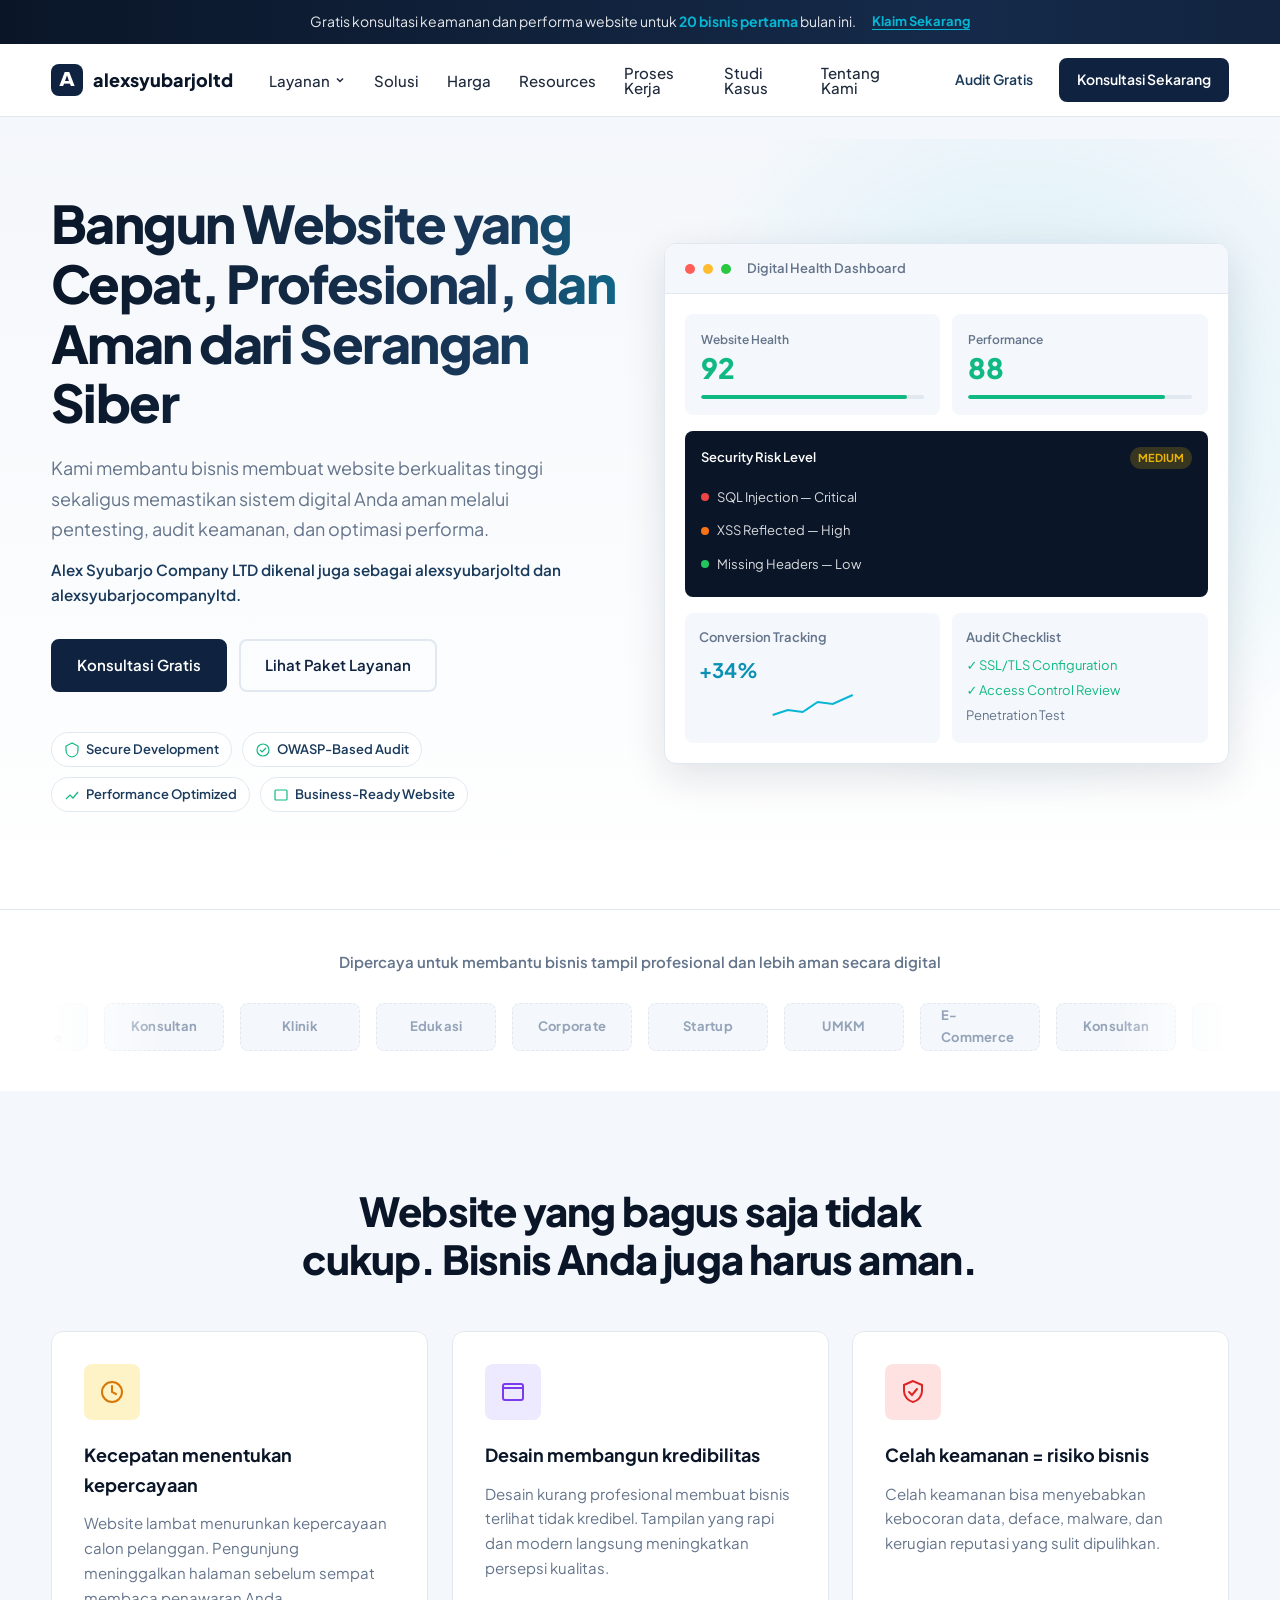
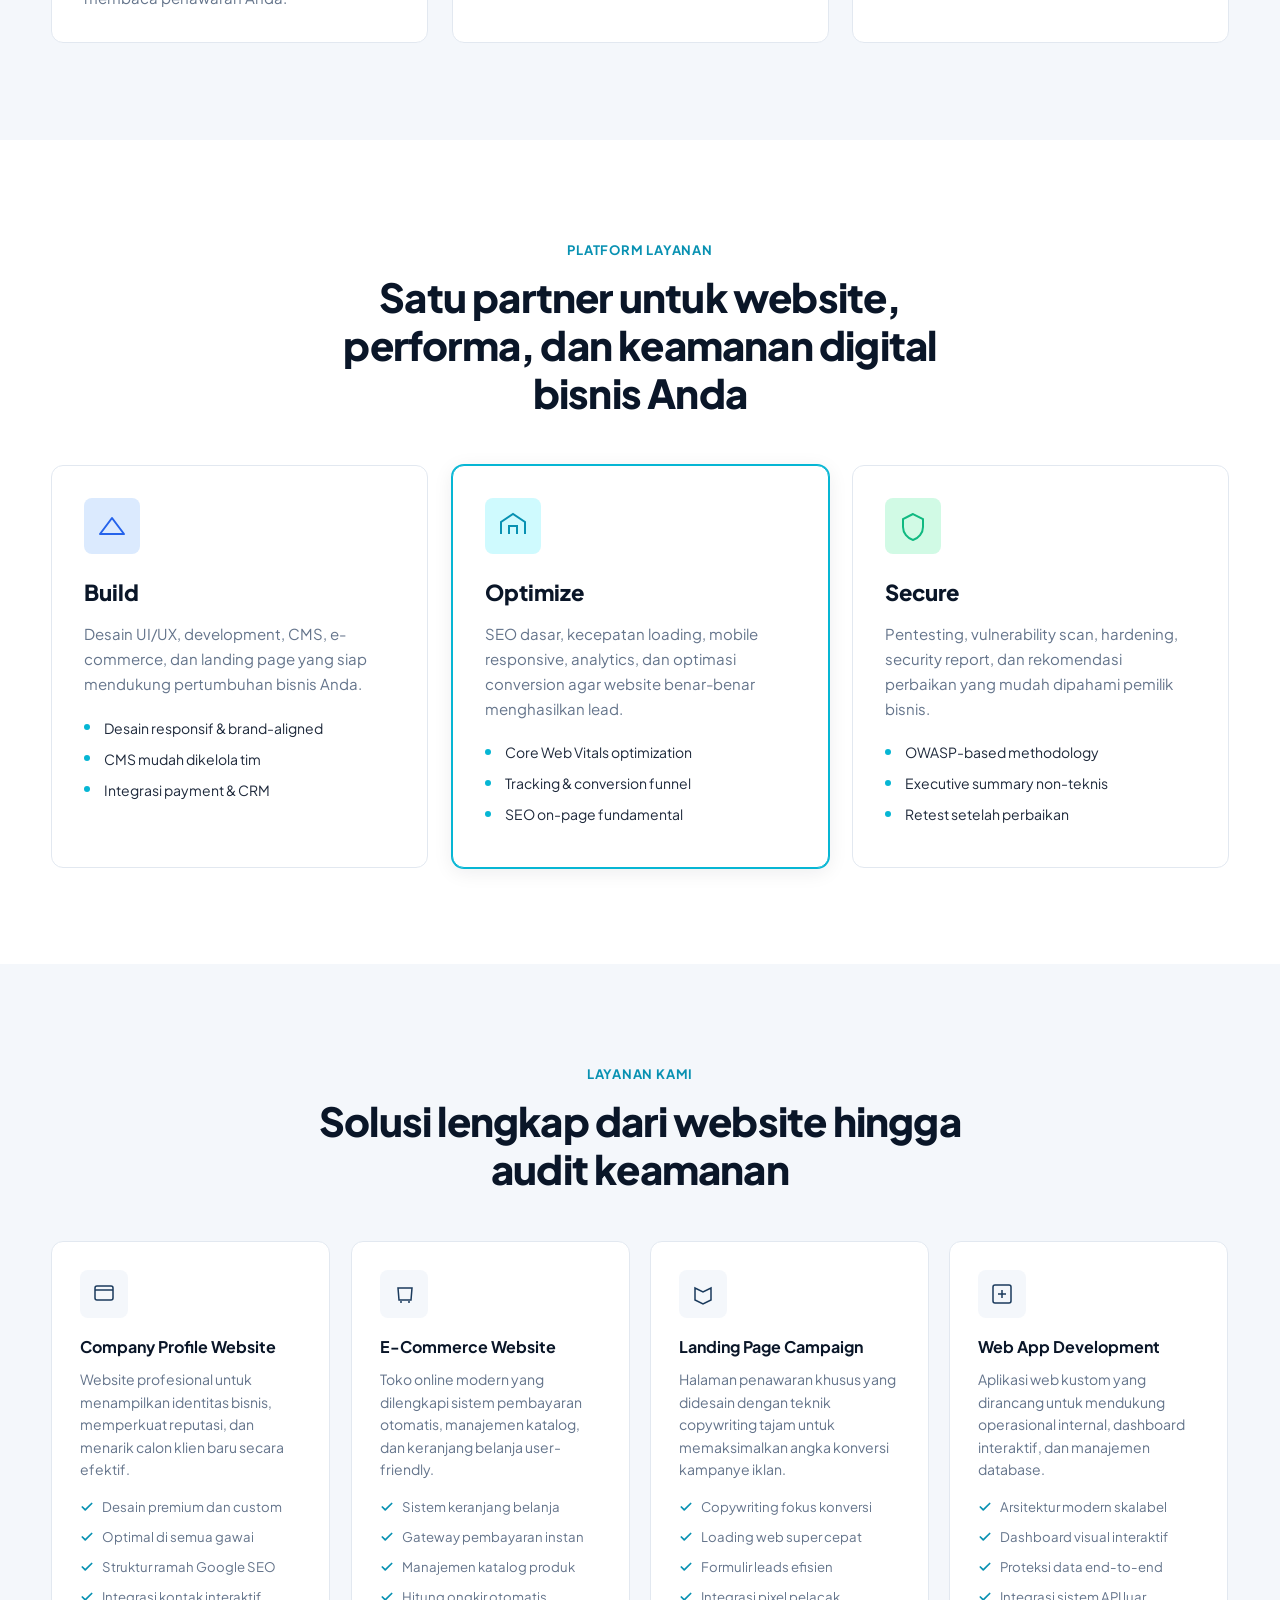
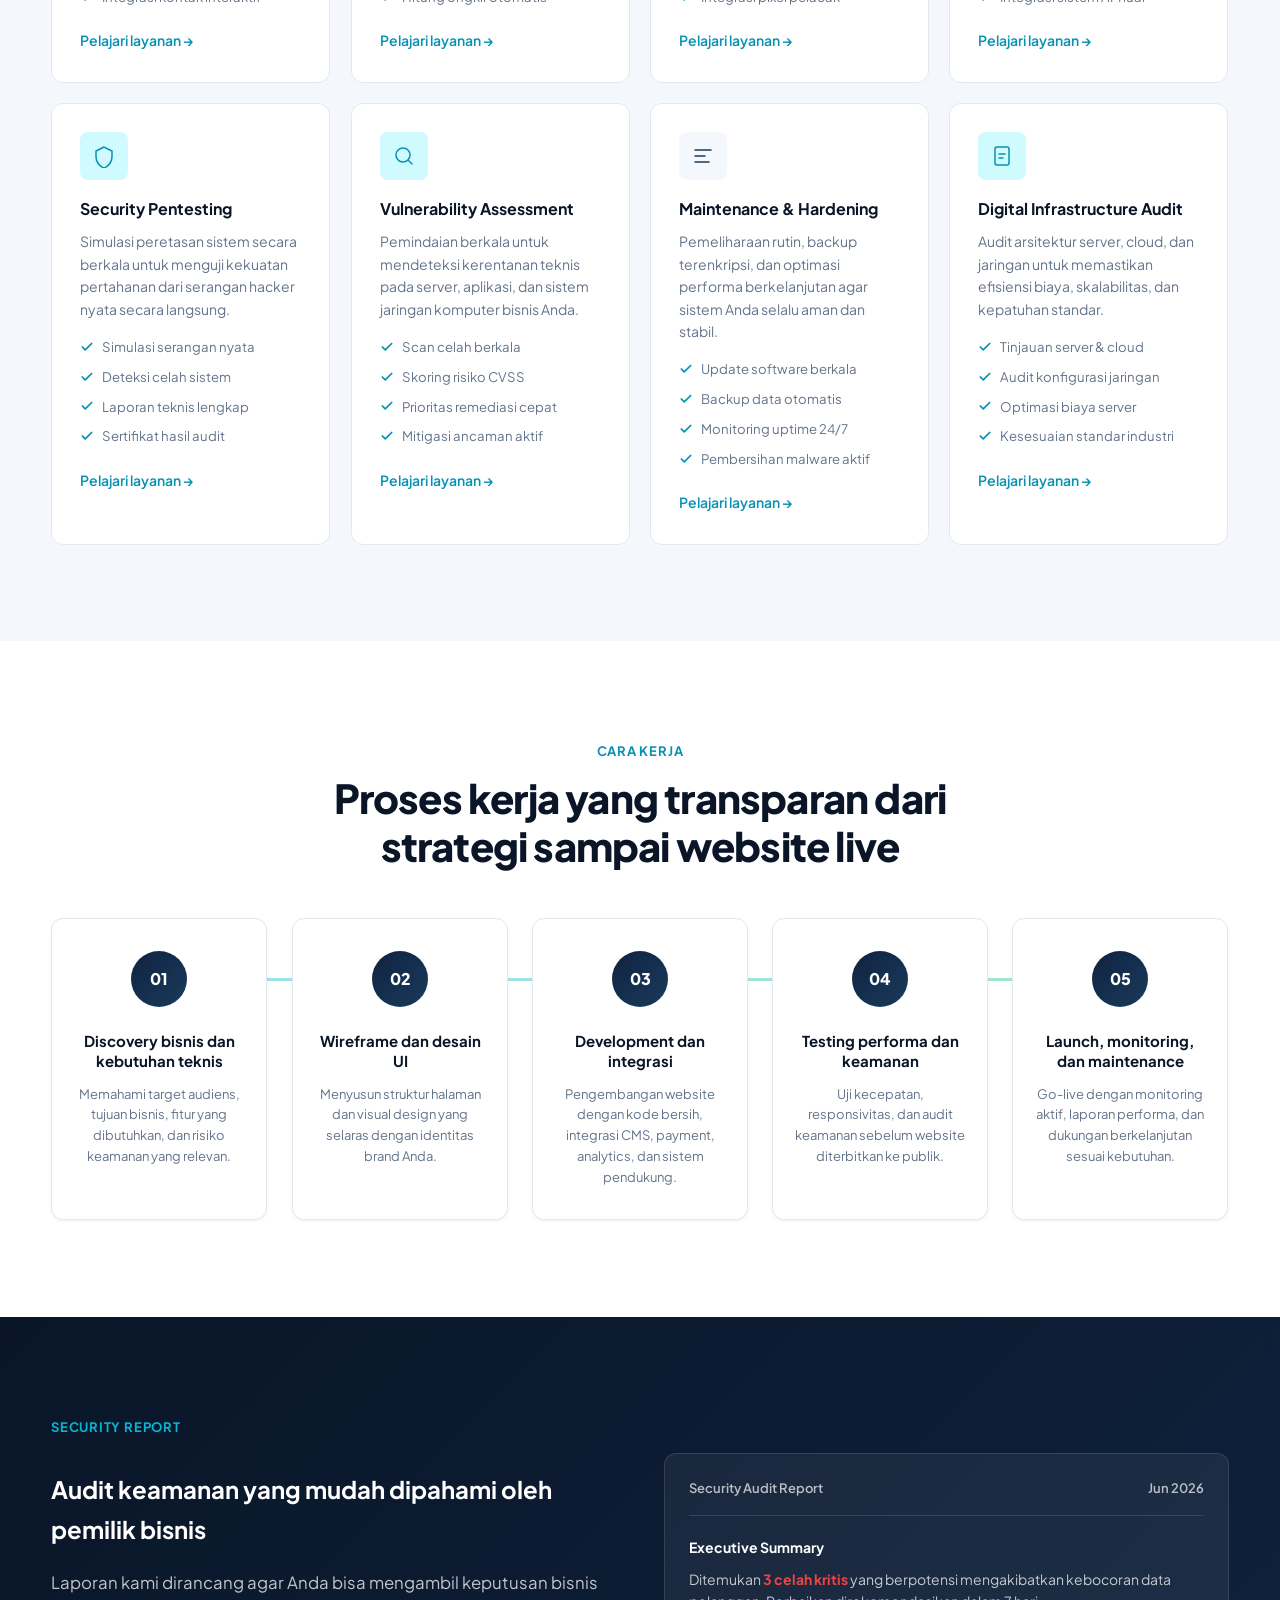
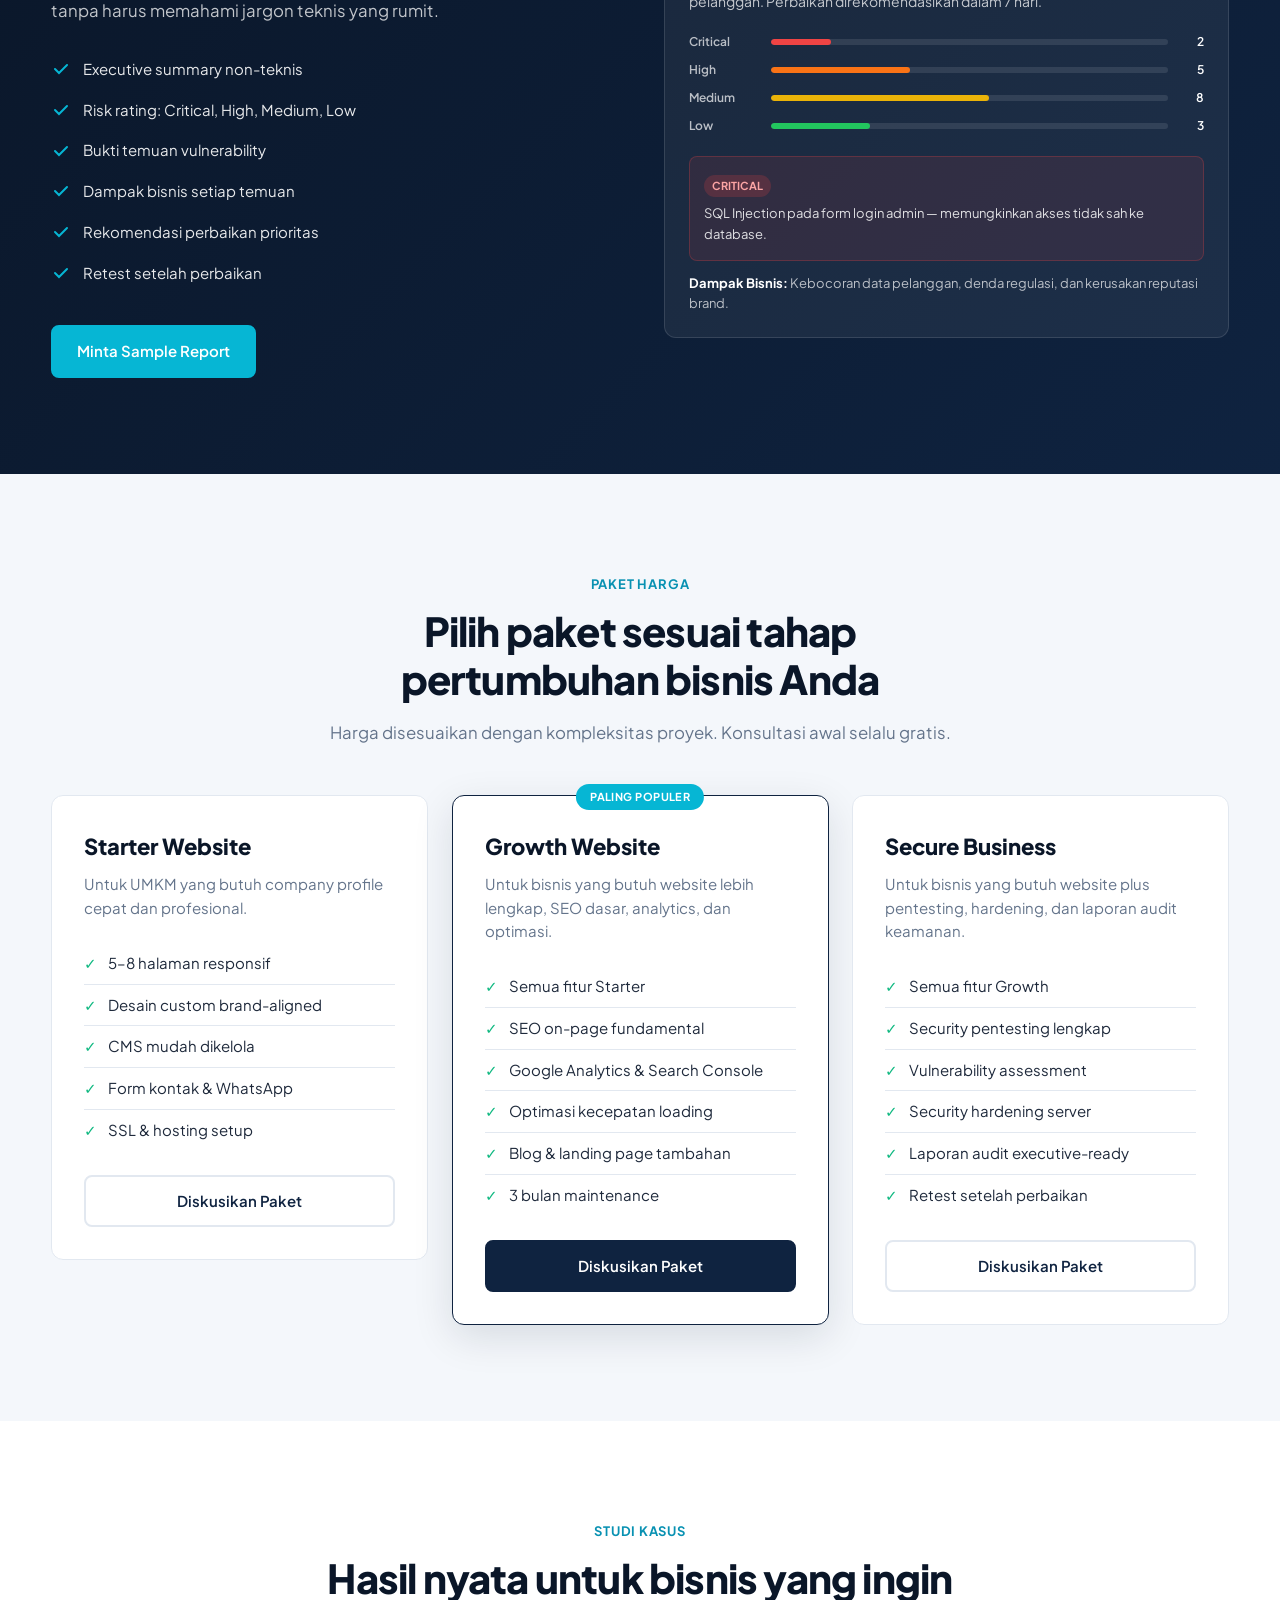
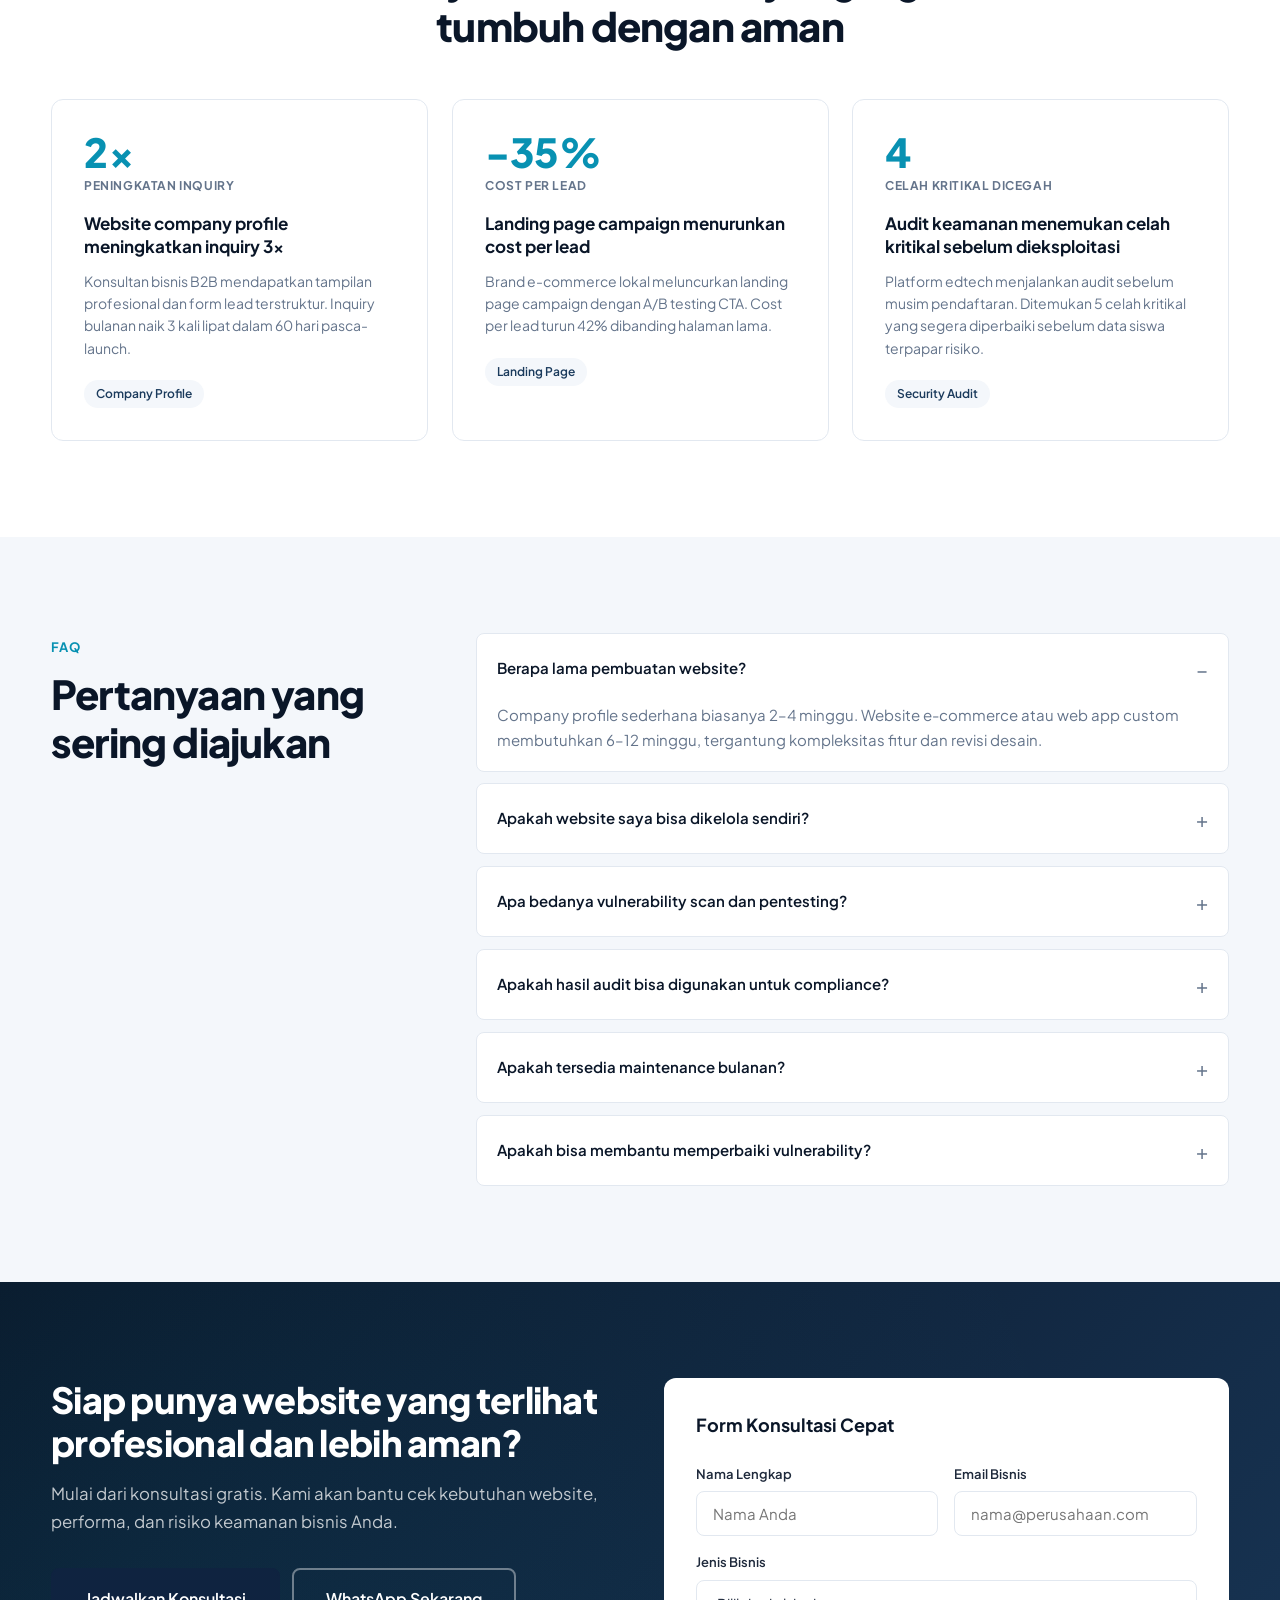
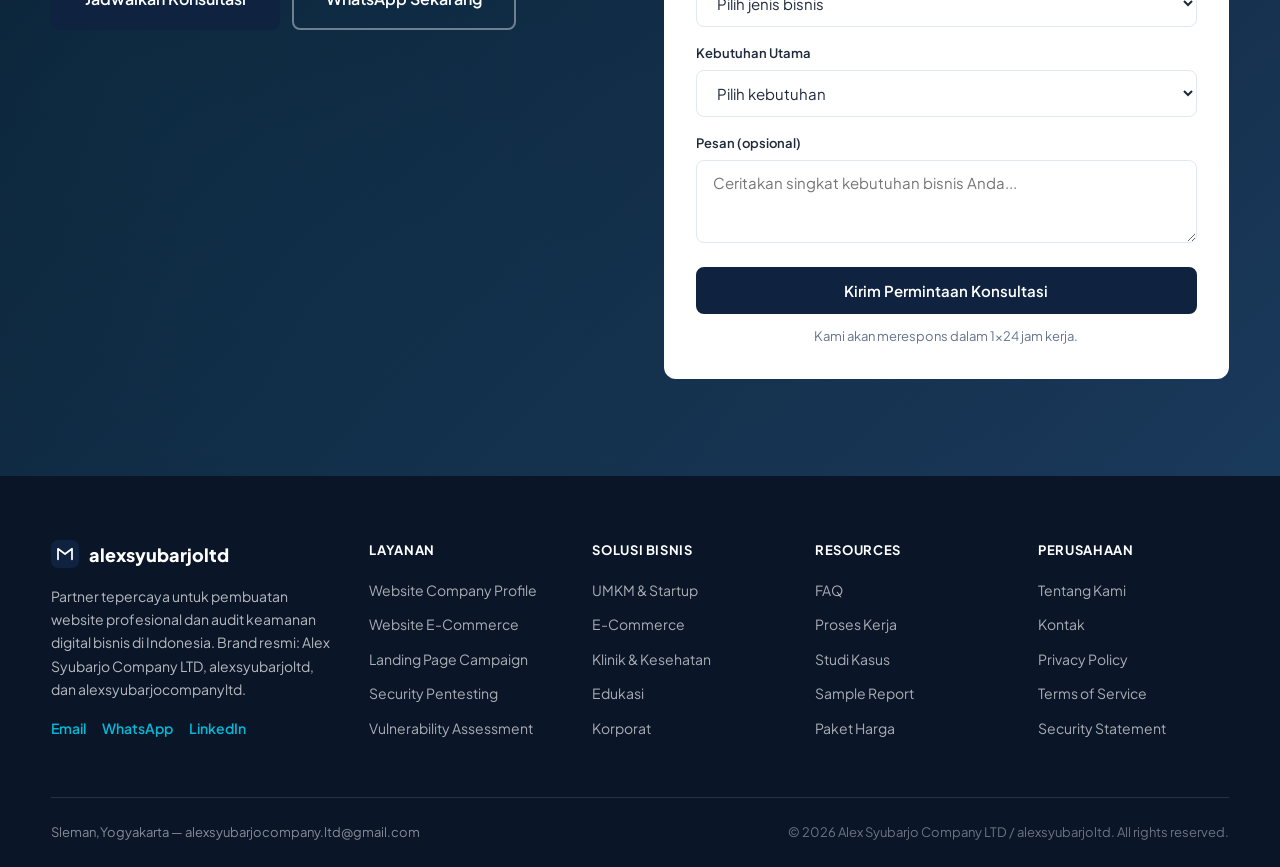
==== commit 9b825e21: "style: refine service card titles, descriptions, and feature lists for symmetry" ====
--- a/index.html
+++ b/index.html
@@ -363,13 +363,13 @@
                 <rect x="3" y="4" width="18" height="14" rx="2" stroke="currentColor" fill="none" stroke-width="1.5" />
                 <path d="M3 8h18" stroke="currentColor" stroke-width="1.5" />
               </svg></div>
-            <h3>Website Company Profile</h3>
-            <p>Bangun kredibilitas bisnis Anda dengan website company profile yang profesional, responsif, dan mencerminkan identitas brand yang kuat.</p>
+            <h3>Company Profile Website</h3>
+            <p>Website profesional untuk menampilkan identitas bisnis, memperkuat reputasi, dan menarik calon klien baru secara efektif.</p>
             <ul class="service-features">
-              <li><svg width="14" height="14" viewBox="0 0 24 24" fill="none" stroke="currentColor" stroke-width="3" stroke-linecap="round" stroke-linejoin="round" aria-hidden="true"><polyline points="20 6 9 17 4 12"></polyline></svg> Desain premium & custom</li>
-              <li><svg width="14" height="14" viewBox="0 0 24 24" fill="none" stroke="currentColor" stroke-width="3" stroke-linecap="round" stroke-linejoin="round" aria-hidden="true"><polyline points="20 6 9 17 4 12"></polyline></svg> Optimal di smartphone & tablet</li>
-              <li><svg width="14" height="14" viewBox="0 0 24 24" fill="none" stroke="currentColor" stroke-width="3" stroke-linecap="round" stroke-linejoin="round" aria-hidden="true"><polyline points="20 6 9 17 4 12"></polyline></svg> Struktur ramah SEO Google</li>
-              <li><svg width="14" height="14" viewBox="0 0 24 24" fill="none" stroke="currentColor" stroke-width="3" stroke-linecap="round" stroke-linejoin="round" aria-hidden="true"><polyline points="20 6 9 17 4 12"></polyline></svg> Integrasi kontak & analitik</li>
+              <li><svg width="14" height="14" viewBox="0 0 24 24" fill="none" stroke="currentColor" stroke-width="3" stroke-linecap="round" stroke-linejoin="round" aria-hidden="true"><polyline points="20 6 9 17 4 12"></polyline></svg> Desain premium dan custom</li>
+              <li><svg width="14" height="14" viewBox="0 0 24 24" fill="none" stroke="currentColor" stroke-width="3" stroke-linecap="round" stroke-linejoin="round" aria-hidden="true"><polyline points="20 6 9 17 4 12"></polyline></svg> Optimal di semua gawai</li>
+              <li><svg width="14" height="14" viewBox="0 0 24 24" fill="none" stroke="currentColor" stroke-width="3" stroke-linecap="round" stroke-linejoin="round" aria-hidden="true"><polyline points="20 6 9 17 4 12"></polyline></svg> Struktur ramah Google SEO</li>
+              <li><svg width="14" height="14" viewBox="0 0 24 24" fill="none" stroke="currentColor" stroke-width="3" stroke-linecap="round" stroke-linejoin="round" aria-hidden="true"><polyline points="20 6 9 17 4 12"></polyline></svg> Integrasi kontak interaktif</li>
             </ul>
             <a href="company-profile.html" class="service-link">Pelajari layanan →</a>
           </article>
@@ -379,13 +379,13 @@
                 <circle cx="9" cy="20" r="1" fill="currentColor" />
                 <circle cx="17" cy="20" r="1" fill="currentColor" />
               </svg></div>
-            <h3>Website E-Commerce</h3>
-            <p>Tingkatkan penjualan dengan platform toko online yang memiliki fitur katalog produk, keranjang belanja, dan checkout yang mulus.</p>
+            <h3>E-Commerce Website</h3>
+            <p>Toko online modern yang dilengkapi sistem pembayaran otomatis, manajemen katalog, dan keranjang belanja user-friendly.</p>
             <ul class="service-features">
-              <li><svg width="14" height="14" viewBox="0 0 24 24" fill="none" stroke="currentColor" stroke-width="3" stroke-linecap="round" stroke-linejoin="round" aria-hidden="true"><polyline points="20 6 9 17 4 12"></polyline></svg> Sistem keranjang belanja modern</li>
-              <li><svg width="14" height="14" viewBox="0 0 24 24" fill="none" stroke="currentColor" stroke-width="3" stroke-linecap="round" stroke-linejoin="round" aria-hidden="true"><polyline points="20 6 9 17 4 12"></polyline></svg> Integrasi payment gateway</li>
-              <li><svg width="14" height="14" viewBox="0 0 24 24" fill="none" stroke="currentColor" stroke-width="3" stroke-linecap="round" stroke-linejoin="round" aria-hidden="true"><polyline points="20 6 9 17 4 12"></polyline></svg> Manajemen stok & produk mudah</li>
-              <li><svg width="14" height="14" viewBox="0 0 24 24" fill="none" stroke="currentColor" stroke-width="3" stroke-linecap="round" stroke-linejoin="round" aria-hidden="true"><polyline points="20 6 9 17 4 12"></polyline></svg> Perhitungan ongkir otomatis</li>
+              <li><svg width="14" height="14" viewBox="0 0 24 24" fill="none" stroke="currentColor" stroke-width="3" stroke-linecap="round" stroke-linejoin="round" aria-hidden="true"><polyline points="20 6 9 17 4 12"></polyline></svg> Sistem keranjang belanja</li>
+              <li><svg width="14" height="14" viewBox="0 0 24 24" fill="none" stroke="currentColor" stroke-width="3" stroke-linecap="round" stroke-linejoin="round" aria-hidden="true"><polyline points="20 6 9 17 4 12"></polyline></svg> Gateway pembayaran instan</li>
+              <li><svg width="14" height="14" viewBox="0 0 24 24" fill="none" stroke="currentColor" stroke-width="3" stroke-linecap="round" stroke-linejoin="round" aria-hidden="true"><polyline points="20 6 9 17 4 12"></polyline></svg> Manajemen katalog produk</li>
+              <li><svg width="14" height="14" viewBox="0 0 24 24" fill="none" stroke="currentColor" stroke-width="3" stroke-linecap="round" stroke-linejoin="round" aria-hidden="true"><polyline points="20 6 9 17 4 12"></polyline></svg> Hitung ongkir otomatis</li>
             </ul>
             <a href="ecommerce.html" class="service-link">Pelajari layanan →</a>
           </article>
@@ -394,12 +394,12 @@
                 <path d="M4 18V6l8 4 8-4v12l-8 4-8-4z" stroke="currentColor" fill="none" stroke-width="1.5" />
               </svg></div>
             <h3>Landing Page Campaign</h3>
-            <p>Halaman khusus yang dirancang dengan teknik copywriting dan tata letak fokus konversi untuk memaksimalkan ROI iklan Anda.</p>
+            <p>Halaman penawaran khusus yang didesain dengan teknik copywriting tajam untuk memaksimalkan angka konversi kampanye iklan.</p>
             <ul class="service-features">
-              <li><svg width="14" height="14" viewBox="0 0 24 24" fill="none" stroke="currentColor" stroke-width="3" stroke-linecap="round" stroke-linejoin="round" aria-hidden="true"><polyline points="20 6 9 17 4 12"></polyline></svg> Copywriting fokus konversi (CRO)</li>
-              <li><svg width="14" height="14" viewBox="0 0 24 24" fill="none" stroke="currentColor" stroke-width="3" stroke-linecap="round" stroke-linejoin="round" aria-hidden="true"><polyline points="20 6 9 17 4 12"></polyline></svg> Kecepatan loading ekstra kilat</li>
-              <li><svg width="14" height="14" viewBox="0 0 24 24" fill="none" stroke="currentColor" stroke-width="3" stroke-linecap="round" stroke-linejoin="round" aria-hidden="true"><polyline points="20 6 9 17 4 12"></polyline></svg> Form lead generation teroptimasi</li>
-              <li><svg width="14" height="14" viewBox="0 0 24 24" fill="none" stroke="currentColor" stroke-width="3" stroke-linecap="round" stroke-linejoin="round" aria-hidden="true"><polyline points="20 6 9 17 4 12"></polyline></svg> Siap integrasi pixel tracking</li>
+              <li><svg width="14" height="14" viewBox="0 0 24 24" fill="none" stroke="currentColor" stroke-width="3" stroke-linecap="round" stroke-linejoin="round" aria-hidden="true"><polyline points="20 6 9 17 4 12"></polyline></svg> Copywriting fokus konversi</li>
+              <li><svg width="14" height="14" viewBox="0 0 24 24" fill="none" stroke="currentColor" stroke-width="3" stroke-linecap="round" stroke-linejoin="round" aria-hidden="true"><polyline points="20 6 9 17 4 12"></polyline></svg> Loading web super cepat</li>
+              <li><svg width="14" height="14" viewBox="0 0 24 24" fill="none" stroke="currentColor" stroke-width="3" stroke-linecap="round" stroke-linejoin="round" aria-hidden="true"><polyline points="20 6 9 17 4 12"></polyline></svg> Formulir leads efisien</li>
+              <li><svg width="14" height="14" viewBox="0 0 24 24" fill="none" stroke="currentColor" stroke-width="3" stroke-linecap="round" stroke-linejoin="round" aria-hidden="true"><polyline points="20 6 9 17 4 12"></polyline></svg> Integrasi pixel pelacak</li>
             </ul>
             <a href="landing-page.html" class="service-link">Pelajari layanan →</a>
           </article>
@@ -409,12 +409,12 @@
                 <path d="M8 12h8M12 8v8" stroke="currentColor" stroke-width="1.5" />
               </svg></div>
             <h3>Web App Development</h3>
-            <p>Sistem informasi, dashboard custom, atau portal klien yang dibangun khusus untuk meningkatkan efisiensi operasional bisnis Anda.</p>
+            <p>Aplikasi web kustom yang dirancang untuk mendukung operasional internal, dashboard interaktif, dan manajemen database.</p>
             <ul class="service-features">
-              <li><svg width="14" height="14" viewBox="0 0 24 24" fill="none" stroke="currentColor" stroke-width="3" stroke-linecap="round" stroke-linejoin="round" aria-hidden="true"><polyline points="20 6 9 17 4 12"></polyline></svg> Arsitektur scalable & modern</li>
-              <li><svg width="14" height="14" viewBox="0 0 24 24" fill="none" stroke="currentColor" stroke-width="3" stroke-linecap="round" stroke-linejoin="round" aria-hidden="true"><polyline points="20 6 9 17 4 12"></polyline></svg> Dashboard interaktif & dinamis</li>
-              <li><svg width="14" height="14" viewBox="0 0 24 24" fill="none" stroke="currentColor" stroke-width="3" stroke-linecap="round" stroke-linejoin="round" aria-hidden="true"><polyline points="20 6 9 17 4 12"></polyline></svg> Keamanan data end-to-end</li>
-              <li><svg width="14" height="14" viewBox="0 0 24 24" fill="none" stroke="currentColor" stroke-width="3" stroke-linecap="round" stroke-linejoin="round" aria-hidden="true"><polyline points="20 6 9 17 4 12"></polyline></svg> Integrasi sistem API eksternal</li>
+              <li><svg width="14" height="14" viewBox="0 0 24 24" fill="none" stroke="currentColor" stroke-width="3" stroke-linecap="round" stroke-linejoin="round" aria-hidden="true"><polyline points="20 6 9 17 4 12"></polyline></svg> Arsitektur modern skalabel</li>
+              <li><svg width="14" height="14" viewBox="0 0 24 24" fill="none" stroke="currentColor" stroke-width="3" stroke-linecap="round" stroke-linejoin="round" aria-hidden="true"><polyline points="20 6 9 17 4 12"></polyline></svg> Dashboard visual interaktif</li>
+              <li><svg width="14" height="14" viewBox="0 0 24 24" fill="none" stroke="currentColor" stroke-width="3" stroke-linecap="round" stroke-linejoin="round" aria-hidden="true"><polyline points="20 6 9 17 4 12"></polyline></svg> Proteksi data end-to-end</li>
+              <li><svg width="14" height="14" viewBox="0 0 24 24" fill="none" stroke="currentColor" stroke-width="3" stroke-linecap="round" stroke-linejoin="round" aria-hidden="true"><polyline points="20 6 9 17 4 12"></polyline></svg> Integrasi sistem API luar</li>
             </ul>
             <a href="web-app.html" class="service-link">Pelajari layanan →</a>
           </article>
@@ -424,12 +424,12 @@
                   stroke-width="1.5" />
               </svg></div>
             <h3>Security Pentesting</h3>
-            <p>Simulasi serangan siber nyata yang komprehensif untuk mendeteksi celah keamanan sistem sebelum disalahgunakan hacker.</p>
+            <p>Simulasi peretasan sistem secara berkala untuk menguji kekuatan pertahanan dari serangan hacker nyata secara langsung.</p>
             <ul class="service-features">
-              <li><svg width="14" height="14" viewBox="0 0 24 24" fill="none" stroke="currentColor" stroke-width="3" stroke-linecap="round" stroke-linejoin="round" aria-hidden="true"><polyline points="20 6 9 17 4 12"></polyline></svg> Simulasi serangan dunia nyata</li>
-              <li><svg width="14" height="14" viewBox="0 0 24 24" fill="none" stroke="currentColor" stroke-width="3" stroke-linecap="round" stroke-linejoin="round" aria-hidden="true"><polyline points="20 6 9 17 4 12"></polyline></svg> Identifikasi risiko kritis</li>
-              <li><svg width="14" height="14" viewBox="0 0 24 24" fill="none" stroke="currentColor" stroke-width="3" stroke-linecap="round" stroke-linejoin="round" aria-hidden="true"><polyline points="20 6 9 17 4 12"></polyline></svg> Laporan teknis & rekomendasi</li>
-              <li><svg width="14" height="14" viewBox="0 0 24 24" fill="none" stroke="currentColor" stroke-width="3" stroke-linecap="round" stroke-linejoin="round" aria-hidden="true"><polyline points="20 6 9 17 4 12"></polyline></svg> Sertifikat kepatuhan keamanan</li>
+              <li><svg width="14" height="14" viewBox="0 0 24 24" fill="none" stroke="currentColor" stroke-width="3" stroke-linecap="round" stroke-linejoin="round" aria-hidden="true"><polyline points="20 6 9 17 4 12"></polyline></svg> Simulasi serangan nyata</li>
+              <li><svg width="14" height="14" viewBox="0 0 24 24" fill="none" stroke="currentColor" stroke-width="3" stroke-linecap="round" stroke-linejoin="round" aria-hidden="true"><polyline points="20 6 9 17 4 12"></polyline></svg> Deteksi celah sistem</li>
+              <li><svg width="14" height="14" viewBox="0 0 24 24" fill="none" stroke="currentColor" stroke-width="3" stroke-linecap="round" stroke-linejoin="round" aria-hidden="true"><polyline points="20 6 9 17 4 12"></polyline></svg> Laporan teknis lengkap</li>
+              <li><svg width="14" height="14" viewBox="0 0 24 24" fill="none" stroke="currentColor" stroke-width="3" stroke-linecap="round" stroke-linejoin="round" aria-hidden="true"><polyline points="20 6 9 17 4 12"></polyline></svg> Sertifikat hasil audit</li>
             </ul>
             <a href="pentesting.html" class="service-link">Pelajari layanan →</a>
           </article>
@@ -439,12 +439,12 @@
                 <path d="M16 16l4 4" stroke="currentColor" stroke-width="1.5" stroke-linecap="round" />
               </svg></div>
             <h3>Vulnerability Assessment</h3>
-            <p>Pemindaian dan evaluasi sistematis terhadap seluruh sistem digital Anda untuk mendeteksi kerentanan keamanan secara berkala.</p>
+            <p>Pemindaian berkala untuk mendeteksi kerentanan teknis pada server, aplikasi, dan sistem jaringan komputer bisnis Anda.</p>
             <ul class="service-features">
-              <li><svg width="14" height="14" viewBox="0 0 24 24" fill="none" stroke="currentColor" stroke-width="3" stroke-linecap="round" stroke-linejoin="round" aria-hidden="true"><polyline points="20 6 9 17 4 12"></polyline></svg> Pemindaian sistematis & berkala</li>
-              <li><svg width="14" height="14" viewBox="0 0 24 24" fill="none" stroke="currentColor" stroke-width="3" stroke-linecap="round" stroke-linejoin="round" aria-hidden="true"><polyline points="20 6 9 17 4 12"></polyline></svg> Skoring keparahan risiko (CVSS)</li>
-              <li><svg width="14" height="14" viewBox="0 0 24 24" fill="none" stroke="currentColor" stroke-width="3" stroke-linecap="round" stroke-linejoin="round" aria-hidden="true"><polyline points="20 6 9 17 4 12"></polyline></svg> Rekomendasi perbaikan cepat</li>
-              <li><svg width="14" height="14" viewBox="0 0 24 24" fill="none" stroke="currentColor" stroke-width="3" stroke-linecap="round" stroke-linejoin="round" aria-hidden="true"><polyline points="20 6 9 17 4 12"></polyline></svg> Mitigasi ancaman proaktif</li>
+              <li><svg width="14" height="14" viewBox="0 0 24 24" fill="none" stroke="currentColor" stroke-width="3" stroke-linecap="round" stroke-linejoin="round" aria-hidden="true"><polyline points="20 6 9 17 4 12"></polyline></svg> Scan celah berkala</li>
+              <li><svg width="14" height="14" viewBox="0 0 24 24" fill="none" stroke="currentColor" stroke-width="3" stroke-linecap="round" stroke-linejoin="round" aria-hidden="true"><polyline points="20 6 9 17 4 12"></polyline></svg> Skoring risiko CVSS</li>
+              <li><svg width="14" height="14" viewBox="0 0 24 24" fill="none" stroke="currentColor" stroke-width="3" stroke-linecap="round" stroke-linejoin="round" aria-hidden="true"><polyline points="20 6 9 17 4 12"></polyline></svg> Prioritas remediasi cepat</li>
+              <li><svg width="14" height="14" viewBox="0 0 24 24" fill="none" stroke="currentColor" stroke-width="3" stroke-linecap="round" stroke-linejoin="round" aria-hidden="true"><polyline points="20 6 9 17 4 12"></polyline></svg> Mitigasi ancaman aktif</li>
             </ul>
             <a href="vulnerability.html" class="service-link">Pelajari layanan →</a>
           </article>
@@ -453,12 +453,12 @@
                 <path d="M4 6h16M4 12h10M4 18h14" stroke="currentColor" stroke-width="1.5" stroke-linecap="round" />
               </svg></div>
             <h3>Maintenance & Hardening</h3>
-            <p>Pemeliharaan sistem rutin, backup otomatis, dan penguatan keamanan server untuk menjaga website Anda tetap aktif, aman, dan cepat.</p>
+            <p>Pemeliharaan rutin, backup terenkripsi, dan optimasi performa berkelanjutan agar sistem Anda selalu aman dan stabil.</p>
             <ul class="service-features">
-              <li><svg width="14" height="14" viewBox="0 0 24 24" fill="none" stroke="currentColor" stroke-width="3" stroke-linecap="round" stroke-linejoin="round" aria-hidden="true"><polyline points="20 6 9 17 4 12"></polyline></svg> Pembaruan software & patch berkala</li>
-              <li><svg width="14" height="14" viewBox="0 0 24 24" fill="none" stroke="currentColor" stroke-width="3" stroke-linecap="round" stroke-linejoin="round" aria-hidden="true"><polyline points="20 6 9 17 4 12"></polyline></svg> Backup data otomatis reguler</li>
+              <li><svg width="14" height="14" viewBox="0 0 24 24" fill="none" stroke="currentColor" stroke-width="3" stroke-linecap="round" stroke-linejoin="round" aria-hidden="true"><polyline points="20 6 9 17 4 12"></polyline></svg> Update software berkala</li>
+              <li><svg width="14" height="14" viewBox="0 0 24 24" fill="none" stroke="currentColor" stroke-width="3" stroke-linecap="round" stroke-linejoin="round" aria-hidden="true"><polyline points="20 6 9 17 4 12"></polyline></svg> Backup data otomatis</li>
               <li><svg width="14" height="14" viewBox="0 0 24 24" fill="none" stroke="currentColor" stroke-width="3" stroke-linecap="round" stroke-linejoin="round" aria-hidden="true"><polyline points="20 6 9 17 4 12"></polyline></svg> Monitoring uptime 24/7</li>
-              <li><svg width="14" height="14" viewBox="0 0 24 24" fill="none" stroke="currentColor" stroke-width="3" stroke-linecap="round" stroke-linejoin="round" aria-hidden="true"><polyline points="20 6 9 17 4 12"></polyline></svg> Pembersihan & mitigasi malware</li>
+              <li><svg width="14" height="14" viewBox="0 0 24 24" fill="none" stroke="currentColor" stroke-width="3" stroke-linecap="round" stroke-linejoin="round" aria-hidden="true"><polyline points="20 6 9 17 4 12"></polyline></svg> Pembersihan malware aktif</li>
             </ul>
             <a href="maintenance.html" class="service-link">Pelajari layanan →</a>
           </article>
@@ -467,13 +467,13 @@
                 <rect x="5" y="3" width="14" height="18" rx="2" stroke="currentColor" fill="none" stroke-width="1.5" />
                 <path d="M9 10h6M9 14h4" stroke="currentColor" stroke-width="1.5" stroke-linecap="round" />
               </svg></div>
-            <h3>Audit Infrastruktur Digital</h3>
-            <p>Evaluasi mendalam terhadap arsitektur server, konfigurasi jaringan, dan setup cloud untuk memastikan efisiensi dan kepatuhan standar industri.</p>
+            <h3>Digital Infrastructure Audit</h3>
+            <p>Audit arsitektur server, cloud, dan jaringan untuk memastikan efisiensi biaya, skalabilitas, dan kepatuhan standar.</p>
             <ul class="service-features">
-              <li><svg width="14" height="14" viewBox="0 0 24 24" fill="none" stroke="currentColor" stroke-width="3" stroke-linecap="round" stroke-linejoin="round" aria-hidden="true"><polyline points="20 6 9 17 4 12"></polyline></svg> Tinjauan arsitektur server & cloud</li>
-              <li><svg width="14" height="14" viewBox="0 0 24 24" fill="none" stroke="currentColor" stroke-width="3" stroke-linecap="round" stroke-linejoin="round" aria-hidden="true"><polyline points="20 6 9 17 4 12"></polyline></svg> Evaluasi konfigurasi jaringan</li>
-              <li><svg width="14" height="14" viewBox="0 0 24 24" fill="none" stroke="currentColor" stroke-width="3" stroke-linecap="round" stroke-linejoin="round" aria-hidden="true"><polyline points="20 6 9 17 4 12"></polyline></svg> Optimasi biaya & efisiensi</li>
-              <li><svg width="14" height="14" viewBox="0 0 24 24" fill="none" stroke="currentColor" stroke-width="3" stroke-linecap="round" stroke-linejoin="round" aria-hidden="true"><polyline points="20 6 9 17 4 12"></polyline></svg> Penyelerasan standar compliance</li>
+              <li><svg width="14" height="14" viewBox="0 0 24 24" fill="none" stroke="currentColor" stroke-width="3" stroke-linecap="round" stroke-linejoin="round" aria-hidden="true"><polyline points="20 6 9 17 4 12"></polyline></svg> Tinjauan server & cloud</li>
+              <li><svg width="14" height="14" viewBox="0 0 24 24" fill="none" stroke="currentColor" stroke-width="3" stroke-linecap="round" stroke-linejoin="round" aria-hidden="true"><polyline points="20 6 9 17 4 12"></polyline></svg> Audit konfigurasi jaringan</li>
+              <li><svg width="14" height="14" viewBox="0 0 24 24" fill="none" stroke="currentColor" stroke-width="3" stroke-linecap="round" stroke-linejoin="round" aria-hidden="true"><polyline points="20 6 9 17 4 12"></polyline></svg> Optimasi biaya server</li>
+              <li><svg width="14" height="14" viewBox="0 0 24 24" fill="none" stroke="currentColor" stroke-width="3" stroke-linecap="round" stroke-linejoin="round" aria-hidden="true"><polyline points="20 6 9 17 4 12"></polyline></svg> Kesesuaian standar industri</li>
             </ul>
             <a href="audit-infrastruktur.html" class="service-link">Pelajari layanan →</a>
           </article>
